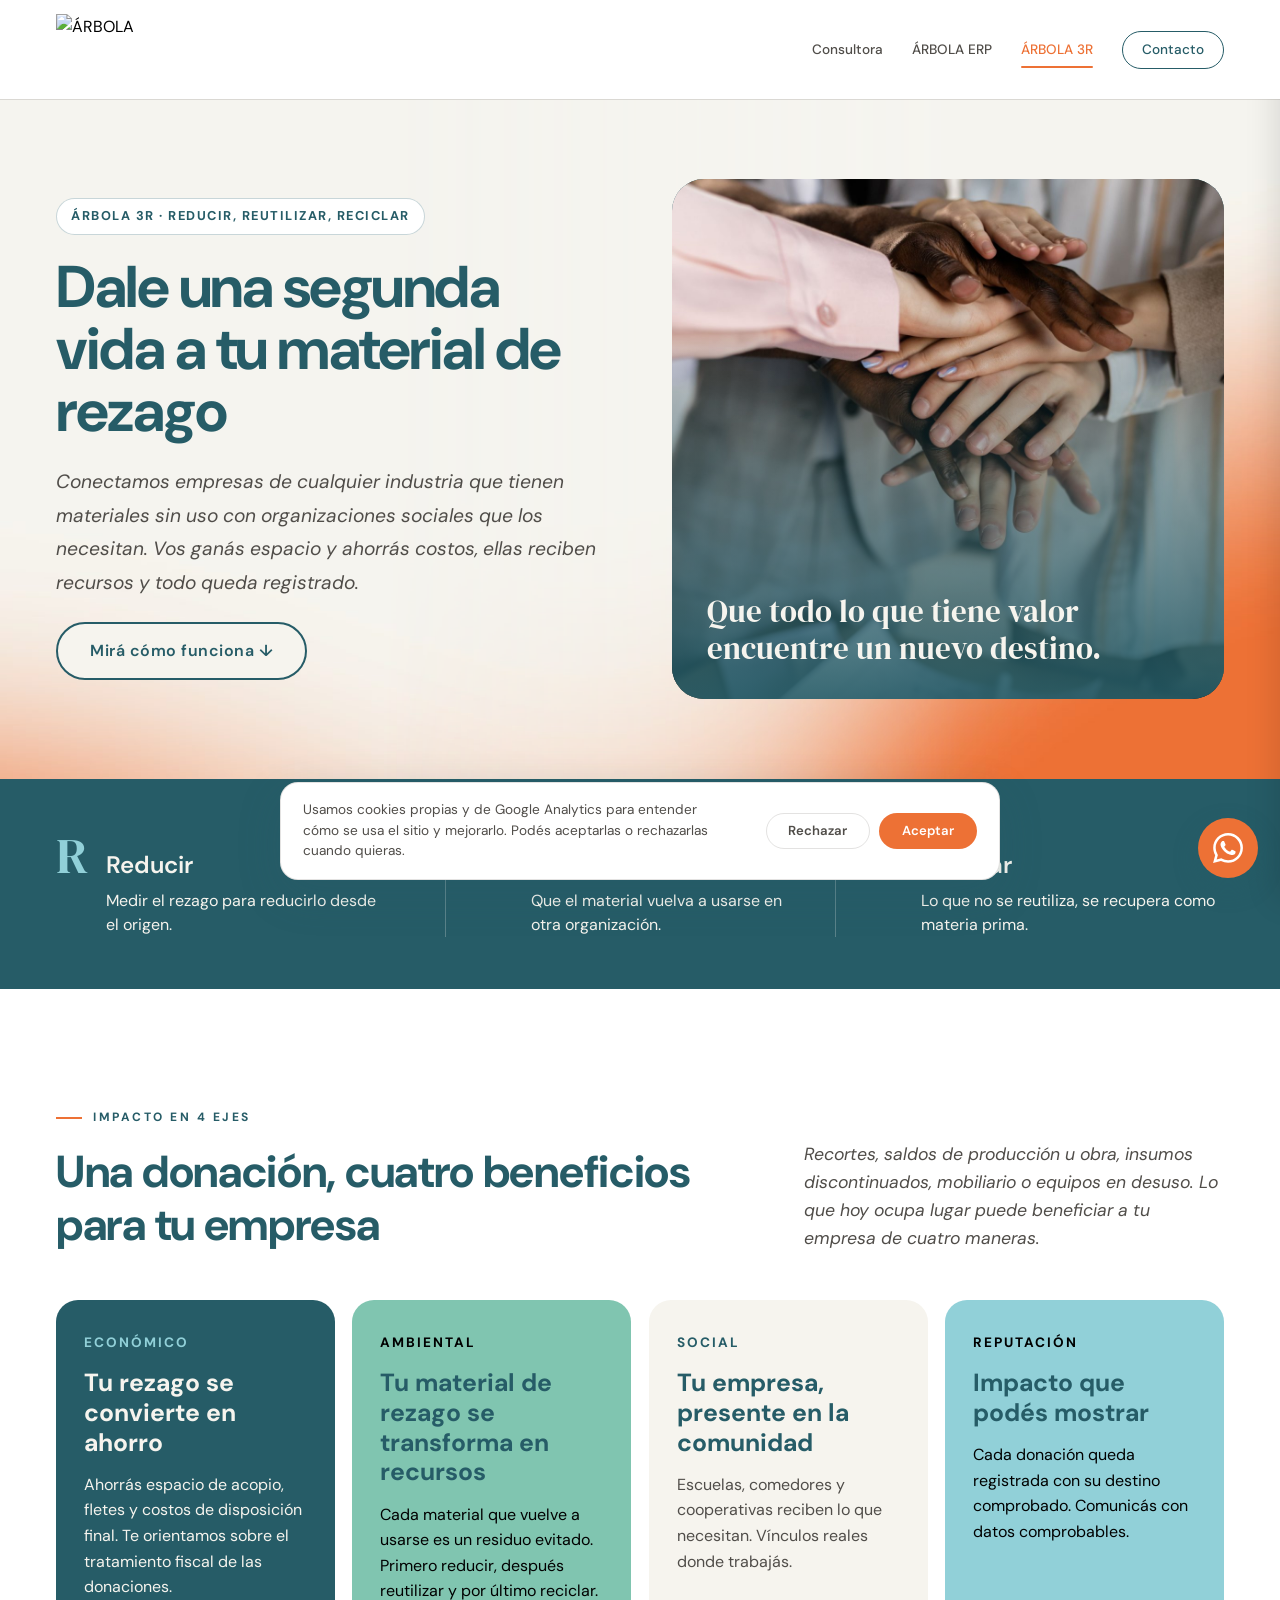
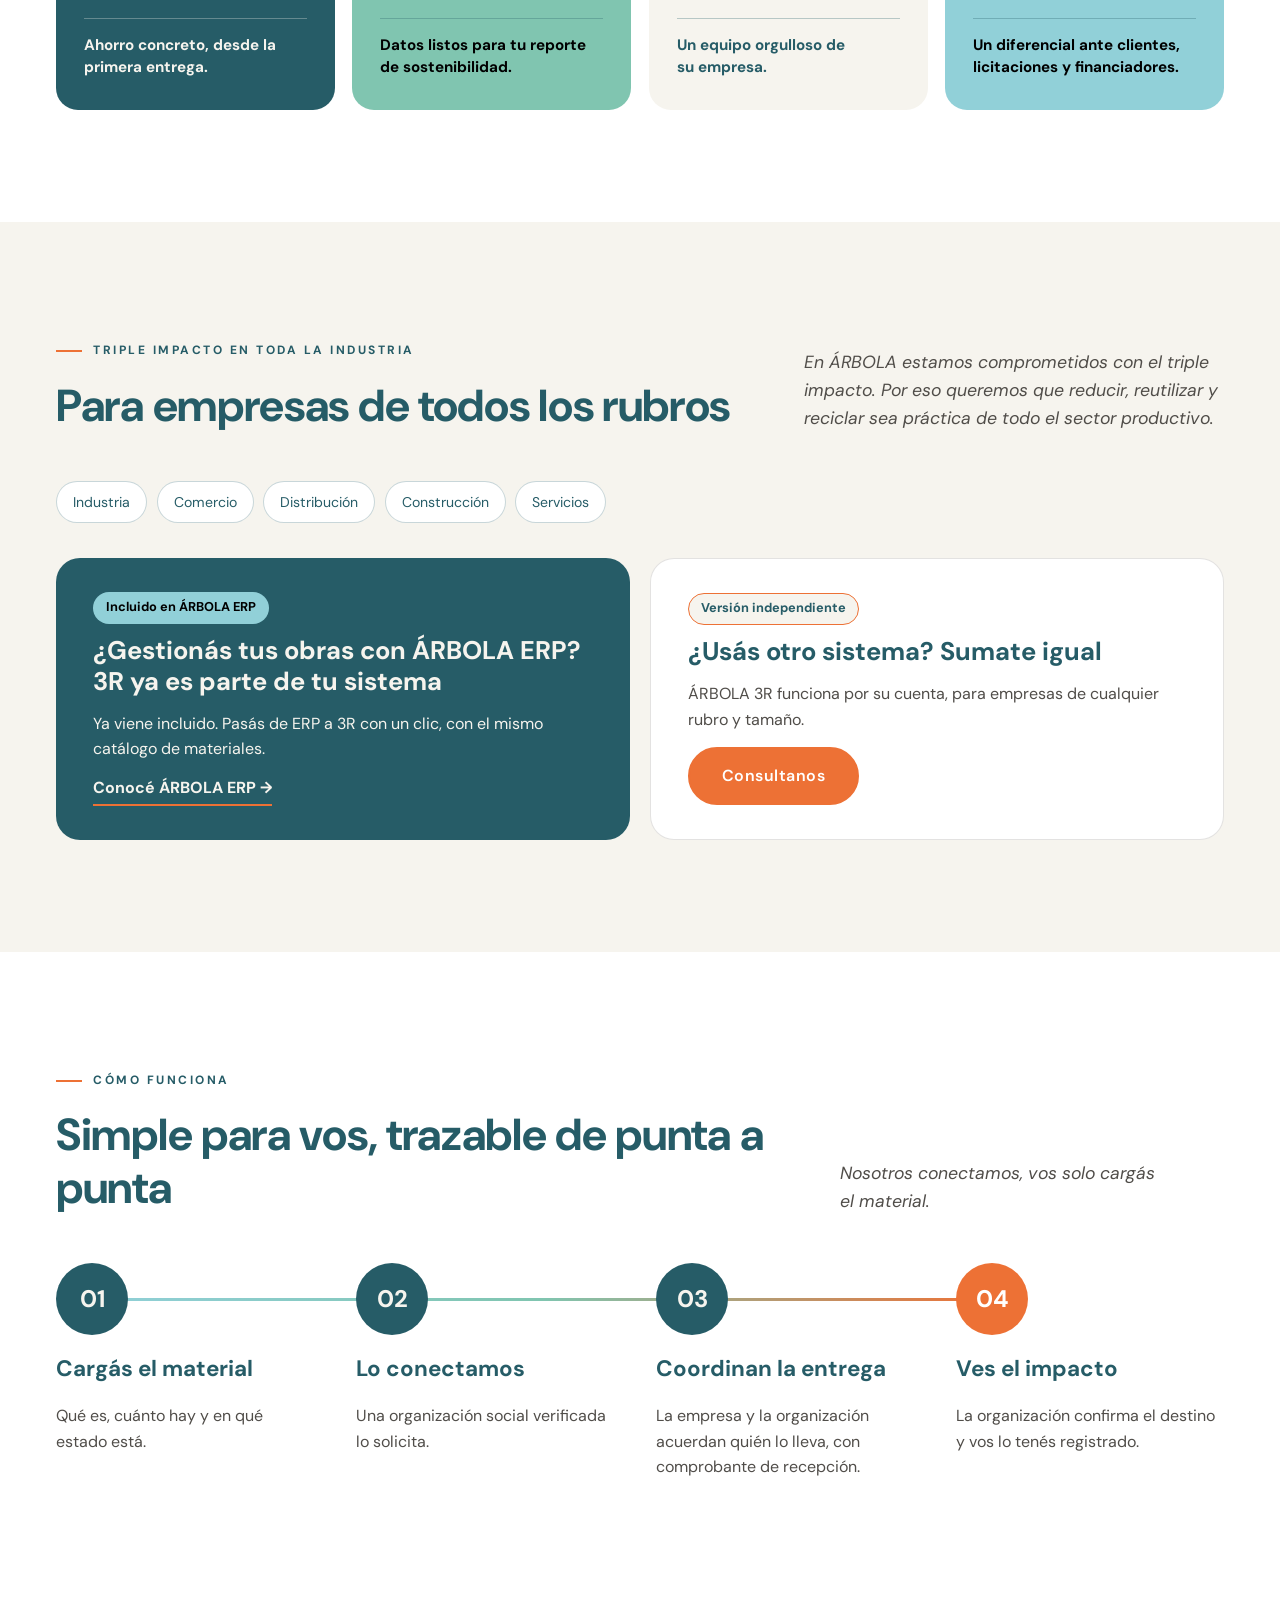
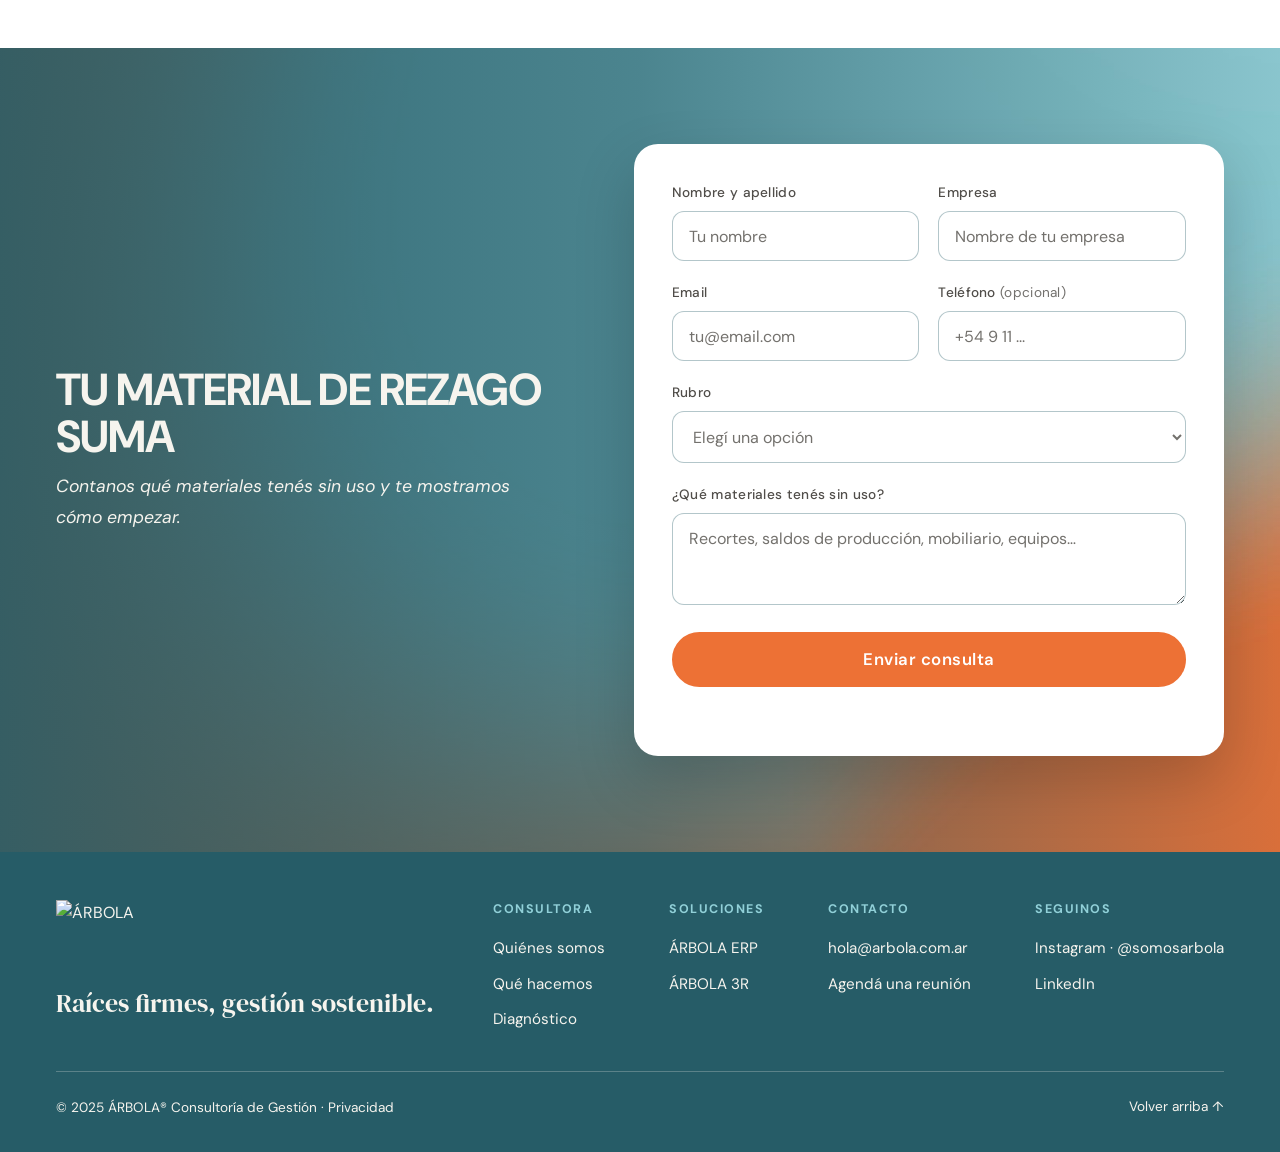
==== 3r/index.html @ 998c9869 "feat: formularios guardan en planilla de Google y avisan por mail, sin FormSubmit Co-Authored-By: Cl" ====
<!DOCTYPE html>
<html lang="es">
<head>
  <meta charset="UTF-8" />
  <meta name="viewport" content="width=device-width, initial-scale=1.0" />

  <!-- Google tag (gtag.js) — Google Analytics 4 + Consent Mode v2 -->
  <script async src="https://www.googletagmanager.com/gtag/js?id=G-CBPW84SX4E"></script>
  <script>
    window.dataLayer = window.dataLayer || [];
    function gtag(){dataLayer.push(arguments);}
    gtag('js', new Date());
    gtag('consent', 'default', {
      'ad_storage': 'denied',
      'ad_user_data': 'denied',
      'ad_personalization': 'denied',
      'analytics_storage': 'denied'
    });
    try {
      if (localStorage.getItem('arbola_cookie_consent') === 'accepted') {
        gtag('consent', 'update', { 'analytics_storage': 'granted' });
      }
    } catch (e) {}
    gtag('config', 'G-CBPW84SX4E');
  </script>

  <title>ÁRBOLA 3R — Reducir, reutilizar, reciclar</title>
  <meta name="description" content="ÁRBOLA 3R conecta empresas de cualquier industria que tienen material de rezago con organizaciones sociales que lo necesitan." />
  <link rel="icon" type="image/png" href="../img/favicon.png?v=1" />
  <link rel="apple-touch-icon" href="../img/favicon.png?v=1" />
  <meta property="og:type" content="website" />
  <meta property="og:locale" content="es_AR" />
  <meta property="og:title" content="ÁRBOLA 3R — Dale una segunda vida a tu material de rezago" />
  <meta property="og:description" content="Conectamos empresas de cualquier industria con organizaciones sociales que necesitan sus materiales sin uso." />
  <link rel="canonical" href="https://arbola.com.ar/3r/" />
  <script type="application/ld+json">
  {"@context":"https://schema.org","@type":"Service","name":"ÁRBOLA 3R","url":"https://arbola.com.ar/3r/","serviceType":"Reutilización de material de rezago","areaServed":"Argentina","description":"Conecta empresas de cualquier industria que tienen material de rezago con organizaciones sociales que lo necesitan.","provider":{"@type":"ProfessionalService","name":"ÁRBOLA Consultoría de Gestión","url":"https://arbola.com.ar/"}}
  </script>
  <meta property="og:url" content="https://arbola.com.ar/3r/" />
  <meta property="og:image" content="https://arbola.com.ar/img/og-3r.jpg" />
  <meta property="og:image:width" content="1200" />
  <meta property="og:image:height" content="630" />
  <meta name="twitter:card" content="summary_large_image" />
  <link rel="preconnect" href="https://fonts.googleapis.com" />
  <link href="https://fonts.googleapis.com/css2?family=DM+Sans:ital,opsz,wght@0,9..40,300;0,9..40,400;0,9..40,500;0,9..40,700;1,9..40,400&family=DM+Serif+Display&display=swap" rel="stylesheet" />
  <link rel="stylesheet" href="../styles.css?v=38" />
  <link rel="stylesheet" href="../paginas.css?v=18" />
</head>
<body class="subpage">

  <!-- NAVBAR -->
  <header class="navbar scrolled solid" id="navbar">
    <a href="../" class="logo"><img src="../img/logo-oficial.png?v=2" alt="ÁRBOLA" class="logo-img" /></a>
    <nav class="nav-links">
      <a href="../">Consultora</a>
      <a href="../erp/">ÁRBOLA ERP</a>
      <a href="../3r/" class="active" aria-current="page">ÁRBOLA 3R</a>
      <a href="../#contacto" class="nav-cta">Contacto</a>
    </nav>
    <button class="menu-toggle" id="menuToggle" aria-label="Menú">
      <span></span><span></span><span></span>
    </button>
  </header>

  <div class="mobile-overlay" id="mobileOverlay"></div>
  <nav class="mobile-menu" id="mobileMenu">
    <a href="../">Consultora</a>
    <a href="../erp/">ÁRBOLA ERP</a>
    <a href="../3r/" class="active">ÁRBOLA 3R</a>
    <a href="../#contacto">Contacto</a>
  </nav>

  <!-- PORTADA -->
  <section class="r-hero">
    <div class="wrap">
      <div class="r-hero-text">
        <span class="badge badge-crema">ÁRBOLA 3R · Reducir, reutilizar, reciclar</span>
        <h1>Dale una segunda vida a tu material de rezago</h1>
        <p class="r-hero-sub">Conectamos empresas de cualquier industria que tienen materiales sin uso con organizaciones sociales que los necesitan. Vos ganás espacio y ahorrás costos, ellas reciben recursos y todo queda registrado.</p>
        <a href="#como-funciona" class="btn btn-borde">Mirá cómo funciona ↓</a>
      </div>
      <figure class="r-hero-photo">
        <img src="../img/manos.jpg" alt="Manos de un equipo unidas sobre una mesa de trabajo" />
        <img src="../img/logo-blanco.png?v=2" alt="" class="r-hero-logo" aria-hidden="true" />
        <figcaption>Que todo lo que tiene valor encuentre un nuevo destino.</figcaption>
      </figure>
    </div>
  </section>

  <!-- LAS TRES R -->
  <section class="r-strip">
    <div class="wrap">
      <div class="r-item"><span class="r-letter">R</span><div><strong>Reducir</strong><p>Medir el rezago para reducirlo desde el origen.</p></div></div>
      <div class="r-item"><span class="r-letter">R</span><div><strong>Reutilizar</strong><p>Que el material vuelva a usarse en otra organización.</p></div></div>
      <div class="r-item"><span class="r-letter">R</span><div><strong>Reciclar</strong><p>Lo que no se reutiliza, se recupera como materia prima.</p></div></div>
    </div>
  </section>

  <!-- CUATRO EJES -->
  <section class="sec sec-blanca">
    <div class="wrap">
      <div class="sec-head">
        <div>
          <div class="sec-label">Impacto en 4 ejes</div>
          <h2>Una donación, cuatro beneficios para tu empresa</h2>
        </div>
        <p class="sec-sub">Recortes, saldos de producción u obra, insumos discontinuados, mobiliario o equipos en desuso. Lo que hoy ocupa lugar puede beneficiar a tu empresa de cuatro maneras.</p>
      </div>
      <div class="ejes-grid">
        <article class="eje eje-azul">
          <span class="eje-tag">Económico</span>
          <h3>Tu rezago se convierte en ahorro</h3>
          <p>Ahorrás espacio de acopio, fletes y costos de disposición final. Te orientamos sobre el tratamiento fiscal de las donaciones.</p>
          <p class="eje-gancho">Ahorro concreto, desde la primera entrega.</p>
        </article>
        <article class="eje eje-jade">
          <span class="eje-tag">Ambiental</span>
          <h3>Tu material de rezago se transforma en recursos</h3>
          <p>Cada material que vuelve a usarse es un residuo evitado. Primero reducir, después reutilizar y por último reciclar.</p>
          <p class="eje-gancho">Datos listos para tu reporte de sostenibilidad.</p>
        </article>
        <article class="eje eje-crema">
          <span class="eje-tag">Social</span>
          <h3>Tu empresa, presente en la comunidad</h3>
          <p>Escuelas, comedores y cooperativas reciben lo que necesitan. Vínculos reales donde trabajás.</p>
          <p class="eje-gancho">Un equipo orgulloso de su empresa.</p>
        </article>
        <article class="eje eje-teal">
          <span class="eje-tag">Reputación</span>
          <h3>Impacto que podés mostrar</h3>
          <p>Cada donación queda registrada con su destino comprobado. Comunicás con datos comprobables.</p>
          <p class="eje-gancho">Un diferencial ante clientes, licitaciones y financiadores.</p>
        </article>
      </div>
    </div>
  </section>

  <!-- TODA LA INDUSTRIA -->
  <section class="sec sec-crema">
    <div class="wrap">
      <div class="sec-head">
        <div>
          <div class="sec-label">Triple impacto en toda la industria</div>
          <h2>Para empresas de todos los rubros</h2>
        </div>
        <p class="sec-sub">En ÁRBOLA estamos comprometidos con el triple impacto. Por eso queremos que reducir, reutilizar y reciclar sea práctica de todo el sector productivo.</p>
      </div>
      <ul class="challenge-chips industrias" aria-label="Industrias">
        <li>Industria</li>
        <li>Comercio</li>
        <li>Distribución</li>
        <li>Construcción</li>
        <li>Servicios</li>
      </ul>
      <div class="acceso-grid">
        <article class="acceso acceso-azul">
          <span class="pill pill-teal">Incluido en ÁRBOLA ERP</span>
          <h3>¿Gestionás tus obras con ÁRBOLA ERP? 3R ya es parte de tu sistema</h3>
          <p>Ya viene incluido. Pasás de ERP a 3R con un clic, con el mismo catálogo de materiales.</p>
          <a href="../erp/" class="link-underline">Conocé ÁRBOLA ERP <span class="flecha" aria-hidden="true">→</span></a>
        </article>
        <article class="acceso acceso-blanco">
          <span class="pill pill-borde">Versión independiente</span>
          <h3>¿Usás otro sistema? Sumate igual</h3>
          <p>ÁRBOLA 3R funciona por su cuenta, para empresas de cualquier rubro y tamaño.</p>
          <a href="#consulta" class="btn btn-fill">Consultanos</a>
        </article>
      </div>
    </div>
  </section>

  <!-- CÓMO FUNCIONA -->
  <section class="sec sec-blanca" id="como-funciona">
    <div class="wrap">
      <div class="sec-head">
        <div>
          <div class="sec-label">Cómo funciona</div>
          <h2>Simple para vos, trazable de punta a punta</h2>
        </div>
        <p class="sec-sub">Nosotros conectamos, vos solo cargás el material.</p>
      </div>
      <ol class="diag-steps cuatro">
        <li class="diag-step">
          <span class="diag-n">01</span>
          <strong>Cargás el material</strong>
          <p>Qué es, cuánto hay y en qué estado está.</p>
        </li>
        <li class="diag-step">
          <span class="diag-n">02</span>
          <strong>Lo conectamos</strong>
          <p>Una organización social verificada lo solicita.</p>
        </li>
        <li class="diag-step">
          <span class="diag-n">03</span>
          <strong>Coordinan la entrega</strong>
          <p>La empresa y la organización acuerdan quién lo lleva, con comprobante de recepción.</p>
        </li>
        <li class="diag-step diag-step-last">
          <span class="diag-n">04</span>
          <strong>Ves el impacto</strong>
          <p>La organización confirma el destino y vos lo tenés registrado.</p>
        </li>
      </ol>
    </div>
  </section>

  <!-- CIERRE -->
  <section class="cta-band demo-band" id="consulta">
    <div class="wrap demo-grid">
      <div class="demo-text">
        <h2>Tu material de rezago suma</h2>
        <p>Contanos qué materiales tenés sin uso y te mostramos cómo empezar.</p>
      </div>

      <form class="contact-form demo-form js-form" id="consultaForm" action="https://script.google.com/macros/s/AKfycbwKO56KZGZzhFxhhltB1hlgMHiqUapdPGf1nW6JZFUpRnx5ZxAB5I3ZoAP2-9FqQJxgFw/exec" method="POST" data-evento="consulta_3r" data-gracias="¡Gracias por tu interés en ÁRBOLA 3R! Ya recibimos tu consulta.">
        <input type="hidden" name="formulario" value="consulta_3r">
        <input type="text" name="_honey" class="hp" tabindex="-1" autocomplete="off" aria-hidden="true">

        <div class="form-row">
          <div class="field">
            <label for="rf-nombre">Nombre y apellido</label>
            <input id="rf-nombre" name="Nombre" type="text" required placeholder="Tu nombre" />
          </div>
          <div class="field">
            <label for="rf-empresa">Empresa</label>
            <input id="rf-empresa" name="Empresa" type="text" required placeholder="Nombre de tu empresa" />
          </div>
        </div>

        <div class="form-row">
          <div class="field">
            <label for="rf-email">Email</label>
            <input id="rf-email" name="Email" type="email" required placeholder="tu@email.com" />
          </div>
          <div class="field">
            <label for="rf-tel">Teléfono <span class="opt">(opcional)</span></label>
            <input id="rf-tel" name="Teléfono" type="tel" placeholder="+54 9 11 ..." />
          </div>
        </div>

        <div class="field">
          <label for="rf-rubro">Rubro</label>
          <select id="rf-rubro" name="Rubro" required>
            <option value="" disabled selected>Elegí una opción</option>
            <option>Industria</option>
            <option>Comercio</option>
            <option>Distribución</option>
            <option>Construcción</option>
            <option>Servicios</option>
            <option>Otro</option>
          </select>
        </div>

        <div class="field">
          <label for="rf-msg">¿Qué materiales tenés sin uso?</label>
          <textarea id="rf-msg" name="Materiales" rows="3" required placeholder="Recortes, saldos de producción, mobiliario, equipos…"></textarea>
        </div>

        <button type="submit" class="btn btn-fill form-submit">Enviar consulta</button>
        <p class="form-status" role="status" aria-live="polite"></p>
      </form>
    </div>
  </section>

  <!-- FOOTER -->
  <footer class="footer">
    <div class="footer-top">
      <div class="footer-brand">
        <img src="../img/logo-blanco.png?v=2" alt="ÁRBOLA" class="footer-logo" />
        <p class="footer-slogan">Raíces firmes, gestión sostenible.</p>
      </div>
      <div class="footer-cols">
        <div class="footer-col">
          <span class="footer-col-title">Consultora</span>
          <a href="../#quienes-somos">Quiénes somos</a>
          <a href="../#que-hacemos">Qué hacemos</a>
          <a href="../#diagnostico">Diagnóstico</a>
        </div>
        <div class="footer-col">
          <span class="footer-col-title">Soluciones</span>
          <a href="../erp/">ÁRBOLA ERP</a>
          <a href="../3r/">ÁRBOLA 3R</a>
        </div>
        <div class="footer-col">
          <span class="footer-col-title">Contacto</span>
          <a href="mailto:hola@arbola.com.ar">hola@arbola.com.ar</a>
          <a href="../#contacto">Agendá una reunión</a>
        </div>
        <div class="footer-col">
          <span class="footer-col-title">Seguinos</span>
          <a href="https://instagram.com/somosarbola" target="_blank" rel="noopener">Instagram · @somosarbola</a>
          <a href="https://www.linkedin.com/company/120933951/" target="_blank" rel="noopener">LinkedIn</a>
        </div>
      </div>
    </div>
    <div class="footer-bottom">
      <p>© 2025 ÁRBOLA® Consultoría de Gestión · <a href="../privacidad/">Privacidad</a></p>
      <a href="#navbar">Volver arriba ↑</a>
    </div>
  </footer>

  <!-- Banner de cookies -->
  <!-- WHATSAPP: globito fijo con las dos sedes -->
  <details class="wa" id="wa">
    <summary class="wa-btn" aria-label="Escribinos por WhatsApp">
      <svg viewBox="0 0 24 24" aria-hidden="true"><path d="M17.472 14.382c-.297-.149-1.758-.867-2.03-.967-.273-.099-.471-.148-.67.15-.197.297-.767.966-.94 1.164-.173.199-.347.223-.644.075-.297-.15-1.255-.463-2.39-1.475-.883-.788-1.48-1.761-1.653-2.059-.173-.297-.018-.458.13-.606.134-.133.298-.347.446-.52.149-.174.198-.298.298-.497.099-.198.05-.371-.025-.52-.075-.149-.669-1.612-.916-2.207-.242-.579-.487-.5-.669-.51-.173-.008-.371-.01-.57-.01-.198 0-.52.074-.792.372-.272.297-1.04 1.016-1.04 2.479 0 1.462 1.065 2.875 1.213 3.074.149.198 2.096 3.2 5.077 4.487.709.306 1.262.489 1.694.625.712.227 1.36.195 1.871.118.571-.085 1.758-.719 2.006-1.413.248-.694.248-1.289.173-1.413-.074-.124-.272-.198-.57-.347m-5.421 7.403h-.004a9.87 9.87 0 01-5.031-1.378l-.361-.214-3.741.982.998-3.648-.235-.374a9.86 9.86 0 01-1.51-5.26c.001-5.45 4.436-9.884 9.888-9.884 2.64 0 5.122 1.03 6.988 2.898a9.825 9.825 0 012.893 6.994c-.003 5.45-4.437 9.884-9.885 9.884m8.413-18.297A11.815 11.815 0 0012.05 0C5.495 0 .16 5.335.157 11.892c0 2.096.547 4.142 1.588 5.945L.057 24l6.305-1.654a11.882 11.882 0 005.683 1.448h.005c6.554 0 11.89-5.335 11.893-11.893a11.821 11.821 0 00-3.48-8.413z"/></svg>
    </summary>
    <div class="wa-menu">
      <p class="wa-tit">Escribinos por WhatsApp</p>
      <a href="https://wa.me/5492236882898?text=Hola%2C%20quiero%20saber%20m%C3%A1s%20sobre%20%C3%81RBOLA%203R" target="_blank" rel="noopener"><strong>Mar del Plata</strong><span>223 688-2898</span></a>
      <a href="https://wa.me/5491131265891?text=Hola%2C%20quiero%20saber%20m%C3%A1s%20sobre%20%C3%81RBOLA%203R" target="_blank" rel="noopener"><strong>Buenos Aires</strong><span>11 3126-5891</span></a>
    </div>
  </details>
  <script>
    // Cierra el menú de WhatsApp al tocar afuera
    document.addEventListener("click", function (e) { var w = document.getElementById("wa"); if (w && w.open && !w.contains(e.target)) w.open = false; });
  </script>

  <div id="cookie-banner" class="cookie-banner" role="dialog" aria-live="polite" aria-label="Aviso de cookies" hidden>
    <div class="cookie-banner-inner">
      <p class="cookie-text">
        Usamos cookies propias y de Google Analytics para entender cómo se usa el sitio y mejorarlo.
        Podés aceptarlas o rechazarlas cuando quieras.
      </p>
      <div class="cookie-actions">
        <button type="button" class="btn-cookie btn-cookie-reject" id="cookie-reject">Rechazar</button>
        <button type="button" class="btn-cookie btn-cookie-accept" id="cookie-accept">Aceptar</button>
      </div>
    </div>
  </div>

  <script src="../paginas.js?v=8"></script>
</body>
</html>
---- styles.css ----
*, *::before, *::after { margin: 0; padding: 0; box-sizing: border-box; }

:root {
  --azul:    #265c67;
  --naranja: #ed7135;
  --negro:   #000000;
  --gris:    #504d49;
  --crema:   #f6f4ee;
  --teal:    #91d0d8;
  --jade:    #80c5b0;
  --blanco:  #ffffff;
  /* Bordes y fondos suaves: colores de la paleta con transparencia */
  --borde:   rgba(80, 77, 73, .16);
  --fondo:   #f6f4ee;
  /* Frases y textos especiales. El manual pide The Seasons, que no tiene
     licencia web: DM Serif Display (libre) es la serif de la familia DM */
  --serif: 'DM Serif Display', Georgia, serif;
}

html { scroll-behavior: smooth; scroll-padding-top: 110px; }

body {
  font-family: 'DM Sans', 'Segoe UI', sans-serif;
  color: var(--negro);
  background: var(--blanco);
  line-height: 1.6;
  -webkit-font-smoothing: antialiased;
}

a { text-decoration: none; color: inherit; }

/* ─── NAVBAR ─── */
.navbar {
  position: fixed;
  top: 0; left: 0; right: 0;
  z-index: 300;
  display: flex;
  align-items: center;
  justify-content: space-between;
  padding: 0.85rem 3.5rem;
  transition: background .3s, box-shadow .3s;
}
.navbar.scrolled {
  background: var(--blanco);
  box-shadow: 0 1px 0 var(--borde);
}

.logo { display: flex; align-items: center; }

.logo-img { height: 72px; width: auto; }

/* Hero oscuro: logo blanco */
.logo-on-dark  { display: block; }
.logo-on-light { display: none; }

/* Scrolled: logo oficial color */
.navbar.scrolled .logo-on-dark  { display: none; }
.navbar.scrolled .logo-on-light { display: block; }

.nav-links { display: flex; align-items: center; gap: 2.5rem; }
/* Separa las secciones de la consultora de las páginas de ERP y 3R */
.nav-sep { width: 1px; height: 22px; background: rgba(255,255,255,.35); }
.navbar.scrolled .nav-sep { background: var(--borde); }
@media (max-width: 1280px) { .nav-links { gap: 1.8rem; } }
/* Con ERP y 3R el menú ya no entra en pantallas medianas: pasa a hamburguesa */
@media (max-width: 1100px) {
  .nav-links   { display: none; }
  .menu-toggle { display: flex; }
}
.nav-links a {
  font-size: .85rem;
  font-weight: 500;
  color: rgba(255,255,255,.85);
  transition: color .2s;
}
.navbar.scrolled .nav-links a { color: var(--gris); }
.nav-links a:hover { color: var(--naranja); }
.navbar.scrolled .nav-links a:hover { color: var(--naranja); }

.nav-cta {
  border: 1.5px solid rgba(255,255,255,.5) !important;
  padding: .45rem 1.2rem;
  border-radius: 100px;
  color: var(--blanco) !important;
  transition: border-color .2s, background .2s !important;
}
.nav-cta:hover { background: rgba(255,255,255,.1); border-color: var(--blanco) !important; }
.navbar.scrolled .nav-cta { border-color: var(--azul) !important; color: var(--azul) !important; }
.navbar.scrolled .nav-cta:hover { background: var(--azul); color: var(--blanco) !important; }

/* Menú activo (scrollspy) */
.nav-links a { position: relative; }
.nav-links a.active,
.navbar.scrolled .nav-links a.active { color: var(--naranja); }
.nav-links a:not(.nav-cta).active::after {
  content: "";
  position: absolute;
  left: 0; right: 0; bottom: -8px;
  height: 2px;
  background: var(--naranja);
  border-radius: 2px;
}
.mobile-menu a.active { color: var(--naranja); }

.menu-toggle {
  display: none;
  flex-direction: column;
  gap: 5px;
  background: none;
  border: none;
  cursor: pointer;
  padding: 4px;
}
.menu-toggle span {
  display: block; width: 24px; height: 2px;
  background: var(--blanco); border-radius: 2px; transition: all .3s;
}
.navbar.scrolled .menu-toggle span { background: var(--azul); }
.menu-toggle.active span:nth-child(1) { transform: translateY(7px) rotate(45deg); }
.menu-toggle.active span:nth-child(2) { opacity: 0; }
.menu-toggle.active span:nth-child(3) { transform: translateY(-7px) rotate(-45deg); }

.mobile-overlay {
  display: none; position: fixed; inset: 0;
  background: rgba(0,0,0,.5); z-index: 250;
}
.mobile-overlay.open { display: block; }

.mobile-menu {
  display: flex; flex-direction: column;
  position: fixed; top: 0; right: -300px;
  width: 300px; height: 100vh;
  background: var(--blanco); z-index: 260;
  padding: 5rem 2.5rem 2rem;
  transition: right .3s ease;
  box-shadow: -4px 0 30px rgba(0,0,0,.12);
}
.mobile-menu.open { right: 0; }
.mobile-menu a {
  padding: 1rem 0; font-size: 1rem; font-weight: 500;
  color: var(--gris); border-bottom: 1px solid var(--borde);
}
.mobile-menu a:hover { color: var(--naranja); }

/* ─── HERO ─── */
.hero {
  position: relative;
  min-height: 100vh;
  background: var(--azul) url('img/hero-degrade.jpg') center / cover no-repeat;
  display: flex;
  align-items: flex-end;
  padding: 120px 3.5rem 7rem;
  overflow: hidden;
}

/* Canvas hero */
#heroCanvas {
  position: absolute;
  inset: 0;
  width: 100%;
  height: 100%;
  z-index: 1;
}

/* Scrim de legibilidad: oscurece la zona del texto (abajo-izquierda),
   deja los graficos visibles en el resto del hero */
.hero::before {
  content: "";
  position: absolute;
  inset: 0;
  z-index: 2;
  pointer-events: none;
  background: linear-gradient(to top right,
    rgba(38, 92, 103, 0.90) 0%,
    rgba(38, 92, 103, 0.75) 25%,
    rgba(38, 92, 103, 0.30) 45%,
    rgba(38, 92, 103, 0) 60%);
}

.hero-inner {
  position: relative;
  z-index: 3;
  max-width: 780px;
  color: var(--blanco);
}

.hero-tag {
  display: inline-block;
  font-size: .72rem;
  font-weight: 500;
  letter-spacing: 2px;
  text-transform: uppercase;
  color: var(--teal);
  margin-bottom: 1.5rem;
}

.hero-inner h1 {
  font-size: clamp(2.8rem, 6vw, 4.8rem);
  font-weight: 700;
  line-height: 1.05;
  margin-bottom: 1.5rem;
  letter-spacing: -1.2px;
}

.hero-sub {
  font-size: 1.05rem;
  font-weight: 400;
  font-style: italic;
  opacity: .8;
  max-width: 540px;
  margin-bottom: 2.8rem;
  line-height: 1.7;
  color: var(--blanco);
}

.hero-actions { display: flex; gap: 1rem; flex-wrap: wrap; }

/* ─── ESLOGAN Y VALORES ─── */
.brand-band {
  display: flex;
  align-items: center;
  justify-content: space-between;
  gap: 2rem 3rem;
  /* Alineado con el ancho de contenido (.wrap) */
  padding: 3rem max(3.5rem, calc((100% - 1200px) / 2));
  background: var(--crema);
  border-bottom: 1px solid var(--borde);
  flex-wrap: wrap;
}
.slogan {
  font-family: var(--serif);
  font-weight: 400;
  font-size: clamp(1.9rem, 3vw, 2.5rem);
  line-height: 1.1;
  color: var(--azul);
  margin-bottom: .5rem;
}
.slogan-sub { font-style: italic; color: var(--gris); margin: 0; }
.brand-values {
  list-style: none;
  display: grid;
  grid-template-columns: repeat(3, auto);
  gap: .9rem 1.8rem;
}
.brand-values li {
  display: flex;
  align-items: center;
  gap: .6rem;
  font-size: .85rem;
  font-weight: 700;
  letter-spacing: 1.5px;
  text-transform: uppercase;
  color: var(--azul);
}
.brand-values li::before {
  content: "";
  width: 8px; height: 8px;
  border-radius: 50%;
  background: var(--naranja);
}
.brand-values li.v-jade::before { background: var(--jade); }

/* ─── BOTONES ─── */
.btn {
  display: inline-block;
  padding: .9rem 2rem;
  border-radius: 100px;
  font-family: 'DM Sans', sans-serif;
  font-weight: 600;
  font-size: .85rem;
  letter-spacing: .5px;
  transition: all .2s;
  cursor: pointer;
  border: 2px solid transparent;
}

.btn-fill {
  background: var(--naranja);
  color: var(--blanco);
  border-color: var(--naranja);
}
.btn-fill:hover { background: var(--azul); border-color: var(--azul); transform: translateY(-2px); box-shadow: 0 10px 24px rgba(237,113,53,.3); }

.btn-ghost {
  background: transparent;
  color: var(--blanco);
  border-color: rgba(255,255,255,.4);
}
.btn-ghost:hover { border-color: var(--blanco); background: rgba(255,255,255,.07); }

.btn-azul {
  display: flex;
  align-items: center;
  justify-content: center;
  gap: .7rem;
  background: var(--azul);
  color: var(--crema);
  border-color: var(--azul);
  font-size: 1rem;
}
.btn-azul:hover { background: var(--naranja); border-color: var(--naranja); color: var(--blanco); transform: translateY(-2px); }

.link-underline {
  font-weight: 700;
  color: var(--azul);
  border-bottom: 2px solid var(--naranja);
  padding-bottom: .25rem;
  transition: color .2s;
}
.link-underline:hover { color: var(--naranja); }

/* ─── SECCIONES ─── */
.sec { padding: 7rem 3.5rem; }
.sec-dark    { background-color: var(--azul); background-image: radial-gradient(circle at 82% 0%, rgba(255,255,255,.07), transparent 55%); color: var(--blanco); }
.sec-crema   { background: var(--crema); }

.wrap { max-width: 1200px; margin: 0 auto; }
.center { text-align: center; }

/* Etiqueta: texto azul (contraste) con la raya naranja de marca */
.sec-label {
  font-size: .75rem;
  font-weight: 700;
  letter-spacing: 2.5px;
  text-transform: uppercase;
  color: var(--azul);
  margin-bottom: 1.2rem;
  display: inline-flex;
  align-items: center;
  gap: .7rem;
}
.sec-label::before {
  content: "";
  width: 26px;
  height: 2px;
  background: var(--naranja);
}
.sec-label-light { color: var(--crema); }

/* Encabezado de sección: título a la izquierda, subtítulo o CTA a la derecha */
.sec-head {
  display: flex;
  justify-content: space-between;
  align-items: flex-end;
  gap: 2rem 4rem;
  margin-bottom: 3rem;
}
.sec-head > div { max-width: 720px; }
.sec-head > .btn { flex-shrink: 0; }
/* Subtítulo: DM Sans itálica, según el manual */
.sec-sub {
  font-size: 1.1rem;
  font-style: italic;
  line-height: 1.6;
  color: var(--gris);
  margin: 1rem 0 0;
}
.sec-head > .sec-sub { max-width: 420px; margin: 0; }

h2 {
  font-size: clamp(1.8rem, 3.5vw, 2.8rem);
  font-weight: 700;
  line-height: 1.18;
  letter-spacing: -.3px;
  color: var(--azul);
  margin-bottom: 0;
}
.sec-dark h2  { color: var(--blanco); }

p { color: var(--gris); line-height: 1.75; margin-bottom: .9rem; text-wrap: pretty; }
.sec-dark p  { color: rgba(255,255,255,.75); }

strong { font-weight: 600; }
.sec-dark strong  { color: var(--teal); }

/* ─── DOS COLUMNAS ─── */
.sec-grid-2 {
  display: grid;
  grid-template-columns: 1fr 1fr;
  gap: 5rem;
  align-items: start;
  margin-top: 2rem;
}

.sec-body { padding-top: .5rem; }

.link-arrow {
  display: inline-block;
  margin-top: 1.5rem;
  font-size: .88rem;
  font-weight: 600;
  color: var(--naranja);
  transition: letter-spacing .2s;
}
.link-arrow:hover { letter-spacing: 1px; }

/* ─── QUIÉNES SOMOS: FOTO + DIFERENCIAL ─── */
.about-grid {
  display: grid;
  grid-template-columns: 1fr 1fr;
  gap: 4.5rem;
  align-items: stretch;
}
.about-photo {
  position: relative;
  min-height: 560px;
  border-radius: 28px;
  overflow: hidden;
  background: var(--azul);
}
.about-photo img:first-child { position: absolute; inset: 0; width: 100%; height: 100%; object-fit: cover; }
/* Tratamiento del manual: velo azul petróleo y logo en la esquina */
.about-photo::after {
  content: "";
  position: absolute;
  inset: 0;
  background: linear-gradient(to top, rgba(38,92,103,.95) 0%, rgba(38,92,103,.55) 40%, rgba(38,92,103,.1) 75%);
}
.about-photo-logo { position: absolute; top: 1.6rem; right: 1.6rem; height: 56px; width: auto; z-index: 1; }
.about-photo figcaption {
  position: absolute;
  left: 2.4rem; right: 2.4rem; bottom: 2.4rem;
  z-index: 1;
  font-family: var(--serif);
  font-weight: 400;
  font-size: clamp(1.6rem, 2.6vw, 2.3rem);
  line-height: 1.2;
  color: var(--crema);
}
.about-body { display: flex; flex-direction: column; justify-content: center; }
.pillars { margin: 2rem 0; border-top: 1px solid var(--borde); }
.pillar {
  display: flex;
  gap: 1.5rem;
  padding: 1.4rem 0;
  border-bottom: 1px solid var(--borde);
}
.pillar-n {
  flex-shrink: 0;
  width: 3rem;
  font-size: 2rem;
  font-weight: 700;
  line-height: 1;
  color: var(--naranja);
}
.pillar h3 { font-size: 1.25rem; font-weight: 700; color: var(--azul); margin-bottom: .35rem; }
.pillar p { margin: 0; font-size: .98rem; line-height: 1.55; }
.about-cta { display: flex; align-items: center; gap: 1.2rem; flex-wrap: wrap; }

/* ─── STATS ─── */
.stats-row {
  display: grid;
  grid-template-columns: repeat(4, 1fr);
  gap: 0;
  margin-top: 5rem;
  border-top: 1px solid var(--borde);
}

.stat {
  padding: 2.5rem 2rem 2rem 0;
  border-right: 1px solid var(--borde);
  display: flex;
  flex-direction: column;
}
.stat:last-child { border-right: none; padding-right: 0; }
.stat:not(:first-child) { padding-left: 2rem; }
.stat::before {
  content: "";
  width: 26px;
  height: 3px;
  background: var(--naranja);
  border-radius: 2px;
  margin-bottom: 1.1rem;
}

.stat-n {
  font-size: 2.2rem;
  font-weight: 700;
  color: var(--naranja);
  line-height: 1;
  margin-bottom: .4rem;
}
.stat-l {
  font-size: .82rem;
  color: var(--gris);
  line-height: 1.4;
}

/* ─── SERVICIOS ─── */
.service-grid {
  display: grid;
  grid-template-columns: repeat(3, 1fr);
  gap: 1.5rem;
  margin-top: 3.5rem;
}

.service-card {
  padding: 2rem;
  background: rgba(255,255,255,.05);
  border: 1px solid rgba(255,255,255,.12);
  border-radius: 16px;
  display: flex;
  flex-direction: column;
  gap: .8rem;
  cursor: pointer;
  transition: transform .25s ease, background .25s ease, border-color .25s ease;
}
.service-card:hover {
  transform: translateY(-6px);
  background: rgba(255,255,255,.09);
  border-color: rgba(255,255,255,.28);
}

.service-num {
  font-size: .7rem;
  font-weight: 700;
  letter-spacing: 2px;
  color: var(--naranja);
}

.service-card h3 {
  font-size: 1.2rem;
  font-weight: 700;
  color: var(--blanco);
  line-height: 1.25;
}

.service-card p {
  font-size: .88rem;
  color: rgba(255,255,255,.65);
  margin: 0;
  flex: 1;
}

.card-link {
  font-size: .82rem;
  font-weight: 600;
  color: var(--teal);
  margin-top: .5rem;
  transition: letter-spacing .2s;
}
.card-link:hover { letter-spacing: .5px; }

/* ─── DIAGNÓSTICO: RECORRIDO ─── */
.diag-steps {
  position: relative;
  list-style: none;
  display: grid;
  grid-template-columns: repeat(3, 1fr);
  gap: 2rem;
  margin: 1rem 0 3.5rem;
}
/* Línea del recorrido con los colores de la paleta */
.diag-steps::before {
  content: "";
  position: absolute;
  left: 36px; right: calc((100% - 4rem) / 3 - 36px); top: 35px; /* termina en el centro del último círculo */
  height: 3px;
  border-radius: 3px;
  background: linear-gradient(to right, var(--teal), var(--jade), var(--naranja));
}
.diag-step { position: relative; display: flex; flex-direction: column; gap: 1rem; }
.diag-n {
  width: 72px; height: 72px;
  border-radius: 50%;
  background: var(--azul);
  color: var(--crema);
  display: flex;
  align-items: center;
  justify-content: center;
  font-size: 1.5rem;
  font-weight: 700;
}
.diag-step-last .diag-n { background: var(--naranja); color: var(--blanco); }
.diag-step strong { font-size: 1.75rem; font-weight: 700; color: var(--azul); }
.diag-step p { margin: 0; max-width: 340px; font-size: 1.05rem; line-height: 1.6; }

/* ─── RESULTADOS / TRANSFORMACIÓN ─── */
.outcomes-grid {
  display: grid;
  grid-template-columns: repeat(3, 1fr);
  gap: 1.6rem 2.2rem;
  margin-top: 2.5rem;
}
.outcome {
  position: relative;
  padding-left: 2rem;
  color: rgba(255,255,255,.85);
  font-size: 1rem;
  line-height: 1.45;
}
.outcome::before {
  content: "✓";
  position: absolute;
  left: 0; top: 0;
  color: var(--jade);
  font-weight: 700;
  font-size: 1.1rem;
}
.diag-quote {
  display: flex;
  align-items: center;
  gap: 3rem;
  padding: 2.8rem 3.5rem;
  border-radius: 24px;
  background: var(--azul);
}
.diag-quote-text {
  flex: 1;
  margin: 0;
  font-family: var(--serif);
  font-weight: 400;
  font-size: clamp(1.5rem, 2.4vw, 2.1rem);
  line-height: 1.25;
  color: var(--crema);
}
.diag-quote-note {
  flex-shrink: 0;
  width: 280px;
  margin: 0;
  padding-left: 3rem;
  border-left: 1px solid rgba(246,244,238,.3);
  color: var(--crema);
  line-height: 1.6;
}
.diag-quote-note strong { font-weight: 700; }

/* ─── DESAFÍOS: SITUACIONES DEL PÚBLICO ─── */
.persona-grid {
  display: grid;
  grid-template-columns: repeat(3, 1fr);
  border-radius: 24px;
  overflow: hidden;
}
/* Subgrid: número, título, texto y respuesta comparten filas entre las tres
   tarjetas, así la línea de la respuesta queda a la misma altura en todas */
.persona {
  display: grid;
  grid-row: span 4;
  grid-template-rows: subgrid;
  row-gap: 1rem;
  padding: 2.8rem 2.5rem;
}
.persona-num { font-size: 5rem; font-weight: 700; line-height: .9; }
.persona h3 { font-size: 1.55rem; line-height: 1.2; font-weight: 700; }
.persona p { margin: 0; font-size: 1.05rem; line-height: 1.6; }
.persona .persona-answer {
  padding-top: 1.2rem;
  font-size: 1.15rem;
  line-height: 1.5;
  font-style: italic;
}
.persona-azul { background: var(--azul); color: var(--crema); }
.persona-azul .persona-num { color: var(--teal); }
.persona-azul p { color: var(--crema); }
.persona-azul .persona-answer { border-top: 1px solid rgba(246,244,238,.35); }
.persona-crema { background: var(--crema); color: var(--azul); }
.persona-crema .persona-num { color: var(--naranja); }
.persona-crema .persona-answer { color: var(--azul); border-top: 1px solid var(--borde); }
.persona-teal { background: var(--teal); color: var(--azul); }
.persona-teal .persona-num { color: var(--crema); }
.persona-teal .persona-answer { color: var(--negro); border-top: 1px solid rgba(38,92,103,.3); }

/* Chips y enlace centrados: si los chips pasan a dos líneas, la segunda
   queda centrada bajo la primera */
.challenge-row {
  display: flex;
  flex-direction: column;
  align-items: center;
  gap: 1.8rem;
  margin-top: 2.5rem;
  text-align: center;
}
.challenge-chips { list-style: none; display: flex; flex-wrap: wrap; justify-content: center; gap: .6rem; }
.challenge-chips li {
  padding: .55rem 1rem;
  border: 1px solid rgba(38, 92, 103, .25);
  border-radius: 100px;
  font-size: .88rem;
  color: var(--azul);
  background: var(--blanco);
}

/* ─── CONTACTO: DEGRADÉ DE MARCA ─── */
.sec-contact {
  position: relative;
  background: var(--azul) url('img/degrade-naranja-teal.jpg') center / cover no-repeat;
  color: var(--crema);
}
/* Velo para que el texto de la izquierda se lea sobre el degradé */
.sec-contact::before {
  content: "";
  position: absolute;
  inset: 0;
  background: linear-gradient(to right, rgba(38,92,103,.92) 0%, rgba(38,92,103,.7) 38%, rgba(38,92,103,0) 62%);
}
.contact-grid {
  position: relative;
  display: grid;
  grid-template-columns: 1fr 1fr;
  gap: 4.5rem;
  align-items: center;
}
.sec-contact h2 {
  color: var(--crema);
  font-size: clamp(2.2rem, 4.4vw, 4rem);
  line-height: 1.02;
  text-transform: uppercase;
  letter-spacing: -1px;
}
.contact-lead {
  font-size: 1.15rem;
  font-style: italic;
  color: var(--crema);
  max-width: 480px;
  margin: 1.5rem 0 1.8rem;
}
.contact-card {
  background: var(--crema);
  border-radius: 28px;
  padding: 2.6rem;
  box-shadow: 0 24px 60px rgba(0,0,0,.18);
}
/* Formulario */
.contact-form { margin: 0; text-align: left; }
.form-row { display: flex; gap: 1.2rem; }
.form-row .field { flex: 1; }
.field {
  display: flex;
  flex-direction: column;
  margin-bottom: 1.3rem;
}
.field label {
  font-size: .85rem;
  font-weight: 500;
  letter-spacing: .3px;
  margin-bottom: .45rem;
  color: var(--gris);
}
.field label .opt { color: var(--gris); font-weight: 400; opacity: .8; }
.field input,
.field textarea {
  font-family: 'DM Sans', sans-serif;
  font-size: 1rem;
  color: var(--azul);
  background: var(--blanco);
  border: 1px solid rgba(38, 92, 103, .35);
  border-radius: 12px;
  padding: .85rem 1rem;
  transition: border-color .2s, box-shadow .2s;
}
.field input::placeholder,
.field textarea::placeholder { color: rgba(80, 77, 73, .8); }
.field input:focus,
.field textarea:focus {
  outline: none;
  border-color: var(--azul);
  box-shadow: 0 0 0 3px rgba(38,92,103,.18);
}
.field textarea { resize: vertical; min-height: 110px; }
.form-submit { width: 100%; margin-top: .4rem; font-size: 1.05rem; }
.form-submit:disabled { opacity: .6; cursor: default; }
.hp { position: absolute; left: -9999px; width: 1px; height: 1px; opacity: 0; }
.form-status {
  margin-top: 1rem;
  margin-bottom: 0;
  font-size: .9rem;
  min-height: 1.2em;
}
.form-status.ok  { color: var(--azul) !important; font-weight: 600; }
.form-status.err { color: var(--azul) !important; font-weight: 700; }

.contact-alt {
  display: flex;
  flex-direction: column;
  gap: .5rem;
  font-size: 1.05rem;
}
.contact-alt a { color: var(--crema); font-weight: 500; }
.contact-alt a:hover { color: var(--teal); }

/* CTA de agendar en contacto */
.contact-book { margin-bottom: 1.6rem; text-align: center; }
.contact-book-label {
  margin: .9rem 0 0 !important;
  font-size: .9rem;
  color: var(--gris) !important;
}

/* ─── MODAL AGENDAR REUNIÓN ─── */
.booking-modal {
  position: fixed;
  inset: 0;
  z-index: 1000;
  display: none;
  align-items: center;
  justify-content: center;
  padding: 1.5rem;
}
.booking-modal.open { display: flex; }
.booking-backdrop {
  position: absolute;
  inset: 0;
  background: rgba(0,0,0,.55);
  backdrop-filter: blur(2px);
}
.booking-dialog {
  position: relative;
  display: flex;
  flex-direction: column;
  width: 100%;
  max-width: 760px;
  height: min(86vh, 760px);
  background: var(--blanco);
  border-radius: 14px;
  overflow: hidden;
  box-shadow: 0 24px 60px rgba(0,0,0,.35);
  animation: bookingIn .25s ease;
}
@keyframes bookingIn {
  from { opacity: 0; transform: translateY(12px) scale(.98); }
  to   { opacity: 1; transform: none; }
}
.booking-close {
  position: absolute;
  top: 8px; right: 12px;
  z-index: 2;
  width: 36px; height: 36px;
  border: none;
  background: rgba(0,0,0,.06);
  color: var(--gris);
  border-radius: 50%;
  font-size: 1.5rem;
  line-height: 1;
  cursor: pointer;
  transition: background .2s;
}
.booking-close:hover { background: rgba(0,0,0,.12); }
.booking-dialog iframe { flex: 1; width: 100%; border: 0; }
.booking-fallback {
  display: block;
  text-align: center;
  padding: .7rem;
  font-size: .82rem;
  color: var(--gris);
  text-decoration: none;
  border-top: 1px solid var(--borde);
}
.booking-fallback:hover { color: var(--naranja); }

/* ─── DETALLE DE SERVICIOS (sección que se amplía) ─── */
.service-card { cursor: pointer; }
.service-detail {
  margin-top: 2.5rem;
  padding: 2.5rem;
  background: rgba(255,255,255,.04);
  border: 1px solid rgba(255,255,255,.12);
  border-radius: 14px;
  animation: detailIn .3s ease;
}
.service-detail[hidden] { display: none; }
@keyframes detailIn {
  from { opacity: 0; transform: translateY(10px); }
  to   { opacity: 1; transform: none; }
}
.service-detail .service-num { display: block; margin-bottom: .5rem; }
.service-detail h3 {
  font-size: 1.5rem;
  font-weight: 700;
  color: var(--blanco);
  line-height: 1.2;
  margin-bottom: .8rem;
}
.service-detail > p {
  color: rgba(255,255,255,.7);
  margin-bottom: 1.4rem;
  max-width: 680px;
}
.service-detail ul {
  list-style: none;
  margin: 0 0 1.8rem;
  padding: 0;
}
.service-detail li {
  position: relative;
  padding-left: 1.7rem;
  margin-bottom: .65rem;
  color: rgba(255,255,255,.78);
  font-size: .95rem;
  line-height: 1.5;
}
.service-detail li::before {
  content: "✓";
  position: absolute;
  left: 0;
  color: var(--jade);
  font-weight: 700;
}

/* ─── NUESTRO EQUIPO ─── */
.team { margin-top: 5rem; }
.team-title {
  font-size: 1.6rem;
  font-weight: 700;
  color: var(--azul);
  margin-bottom: .6rem;
}
.team-intro { max-width: 640px; color: var(--gris); margin-bottom: 2.5rem; }
.team-grid {
  display: grid;
  grid-template-columns: repeat(3, 1fr);
  gap: 1.8rem;
}
.team-card {
  cursor: pointer;
  background: var(--blanco);
  border: 1px solid var(--borde);
  border-radius: 14px;
  padding: 1.2rem 1.2rem 1.4rem;
  transition: transform .2s, box-shadow .2s;
}
.team-card:hover { transform: translateY(-4px); box-shadow: 0 14px 30px rgba(0,0,0,.08); }
.team-photo {
  position: relative;
  width: 100%;
  aspect-ratio: 4 / 5;
  border-radius: 10px;
  overflow: hidden;
  background: var(--azul);
  display: flex;
  align-items: center;
  justify-content: center;
  margin-bottom: 1rem;
}
.team-photo img { position: absolute; inset: 0; width: 100%; height: 100%; object-fit: cover; }
.team-initials { color: var(--blanco); font-size: 2.4rem; font-weight: 700; letter-spacing: 1px; }
.team-card h4 { font-size: 1.1rem; font-weight: 700; color: var(--azul); margin-bottom: .2rem; }
.team-card > p { font-size: .85rem; color: var(--gris); margin-bottom: .7rem; line-height: 1.4; }
.team-card .card-link { color: var(--naranja); }

/* Foto grupal: los nombres van debajo, alineados con cada persona */
.team-group {
  border-radius: 24px;
  overflow: hidden;
  background: var(--crema);
}
.team-group img { display: block; width: 100%; height: auto; }
.team-grid-names {
  padding-inline: 11%;
  margin-top: 1.2rem;
  gap: 1.2rem;
}
.team-grid-names .team-card { text-align: center; padding: 1.1rem 1rem 1.2rem; }

.team-detail {
  margin-top: 2.5rem;
  padding: 2.5rem;
  background: var(--blanco);
  border: 1px solid var(--borde);
  border-radius: 14px;
  animation: detailIn .3s ease;
}
.team-detail[hidden] { display: none; }
.team-detail h3 { font-size: 1.6rem; font-weight: 700; color: var(--azul); margin-bottom: .3rem; }
.team-detail-roles { color: var(--naranja); font-weight: 600; font-size: .9rem; margin-bottom: 1.1rem; }
.team-detail > p { color: var(--gris); margin-bottom: 1.5rem; max-width: 680px; }

/* ─── FOOTER ─── */
.footer {
  background: var(--azul);
  padding: 3rem 3.5rem 2rem;
  color: var(--crema);
}
/* #ÁrbolaTip: adelanto del contenido de Instagram */
.tip-strip {
  display: flex;
  justify-content: space-between;
  align-items: flex-start;
  gap: 1.5rem 3rem;
  flex-wrap: wrap;
  max-width: 1200px;
  margin: 0 auto 3rem;
  padding: 2.2rem 3rem 4.5rem;
  border-radius: 24px;
  /* Crema arriba (donde va el texto) y el naranja del degradé asomando abajo */
  background: var(--crema) url('img/degrade-crema-naranja.jpg') center 58% / 100% auto no-repeat;
}
.tip-tag { font-weight: 700; color: var(--azul); }
.tip-text p {
  margin: .4rem 0 0;
  font-size: clamp(1.5rem, 2.6vw, 2.3rem);
  line-height: 1.15;
  font-weight: 700;
  letter-spacing: -.5px;
  color: var(--azul);
}
.tip-link {
  flex-shrink: 0;
  padding: .85rem 1.5rem;
  border-radius: 100px;
  background: var(--azul);
  color: var(--crema);
  font-weight: 700;
  transition: background .2s;
}
.tip-link:hover { background: var(--naranja); color: var(--blanco); }
.footer-top {
  display: flex;
  justify-content: space-between;
  align-items: flex-start;
  max-width: 1200px;
  margin: 0 auto;
  padding-bottom: 2.5rem;
  border-bottom: 1px solid rgba(246,244,238,.25);
  flex-wrap: wrap;
  gap: 3rem;
}
.footer-brand {
  display: flex;
  flex-direction: column;
  gap: 1rem;
  max-width: 380px;
}
.footer-logo { height: 72px; width: auto; align-self: flex-start; }
.footer-slogan {
  margin: 0;
  font-family: var(--serif);
  font-weight: 400;
  font-size: 1.6rem;
  line-height: 1.2;
  color: var(--crema);
}
.footer-cols {
  display: flex;
  gap: 4rem;
  flex-wrap: wrap;
}
.footer-col {
  display: flex;
  flex-direction: column;
  gap: .7rem;
}
.footer-col-title {
  font-size: .78rem;
  font-weight: 700;
  letter-spacing: 1.5px;
  text-transform: uppercase;
  color: var(--teal);
  margin-bottom: .3rem;
}
.footer-col a {
  font-size: .95rem;
  color: var(--crema);
  transition: color .2s;
}
.footer-col a:hover { color: var(--teal); }
.footer-bottom {
  display: flex;
  justify-content: space-between;
  max-width: 1200px;
  margin: 0 auto;
  padding-top: 1.5rem;
  font-size: .85rem;
  flex-wrap: wrap;
  gap: .5rem;
}
.footer-bottom p { margin: 0; color: var(--crema); }
.footer-bottom a { color: var(--crema); transition: color .2s; }
.footer-bottom a:hover { color: var(--teal); }

/* ─── RESPONSIVE ─── */
@media (max-width: 900px) {
  .sec        { padding: 5rem 2rem; }
  .hero       { padding: 100px 2rem 5rem; }
  /* En tablet y celular el texto ocupa todo el ancho: el scrim va de abajo
     hacia arriba para que no quede texto sobre el naranja o el celeste */
  .hero::before {
    background: linear-gradient(to top,
      rgba(38, 92, 103, 0.92) 0%,
      rgba(38, 92, 103, 0.85) 45%,
      rgba(38, 92, 103, 0.40) 72%,
      rgba(38, 92, 103, 0) 92%);
  }
  .navbar     { padding: 0.7rem 2rem; }
  .logo-img   { height: 60px; }
  .brand-band { padding: 2.5rem 2rem; }
  .footer     { padding: 3rem 2rem 2rem; }

  .sec-grid-2          { grid-template-columns: 1fr; gap: 3rem; }
  .outcomes-grid       { grid-template-columns: 1fr 1fr; }
  .sec-head            { flex-direction: column; align-items: flex-start; }
  .sec-head > .sec-sub { max-width: 640px; }
  .persona-grid        { grid-template-columns: 1fr; }
  .about-grid          { grid-template-columns: 1fr; gap: 3rem; }
  .about-photo         { min-height: 420px; }
  .stats-row           { grid-template-columns: 1fr 1fr; }
  .stat:nth-child(2)   { border-right: none; }
  .stat:nth-child(3)   { border-top: 1px solid var(--borde); }
  .stat:nth-child(4)   { border-top: 1px solid var(--borde); border-right: none; }
  .service-grid        { grid-template-columns: 1fr; }
  .diag-quote          { flex-direction: column; align-items: flex-start; gap: 1.5rem; padding: 2.2rem; }
  .diag-quote-note     { width: auto; padding: 1.5rem 0 0; border-left: none; border-top: 1px solid rgba(246,244,238,.3); }
  .contact-grid        { grid-template-columns: 1fr; gap: 3rem; }
  /* Sin columna de texto a la izquierda: el velo cubre parejo */
  .sec-contact::before { background: linear-gradient(to bottom, rgba(38,92,103,.9) 0%, rgba(38,92,103,.6) 50%, rgba(38,92,103,.35) 100%); }
  .footer-top          { flex-direction: column; }
}

@media (max-width: 600px) {
  .nav-links   { display: none; }
  .menu-toggle { display: flex; }
  .logo-img    { height: 50px; }
  .hero-inner h1 { font-size: 2rem; }
  .hero        { padding: 90px 1.5rem 4rem; }
  .hero-tag    { font-size: .65rem; }
  .hero-sub    { font-size: .95rem; }
  .sec-grid-2  { gap: 2rem; }
  .brand-band  { padding: 2.2rem 1.5rem; gap: 1.8rem; }
  .brand-values { grid-template-columns: repeat(2, auto); gap: .8rem 1.5rem; }
  .brand-values li { font-size: .8rem; letter-spacing: 1px; }
  .persona     { padding: 2.2rem 1.6rem; }
  .persona-num { font-size: 3.8rem; }
  .about-photo { min-height: 340px; border-radius: 20px; }
  .stats-row   { grid-template-columns: 1fr; }
  .stat        { border-right: none !important; border-top: 1px solid var(--borde); padding-left: 0 !important; }
  .stat:first-child { border-top: none; }
  .about-photo figcaption { left: 1.5rem; right: 1.5rem; bottom: 1.5rem; }
  .about-photo-logo { height: 44px; top: 1.2rem; right: 1.2rem; }
  /* El recorrido pasa a vertical: la línea baja por los círculos */
  .diag-steps  { grid-template-columns: 1fr; gap: 2rem; }
  .diag-steps::before { left: 35px; right: auto; top: 36px; bottom: 36px; width: 3px; height: auto; background: linear-gradient(to bottom, var(--teal), var(--jade), var(--naranja)); }
  .diag-step   { display: grid; grid-template-columns: 72px 1fr; column-gap: 1.2rem; row-gap: .3rem; }
  .diag-n      { grid-row: span 2; }
  .diag-step strong { font-size: 1.4rem; align-self: end; }
  .contact-card { padding: 1.6rem; border-radius: 20px; }
  .btn-azul     { padding-inline: 1rem; white-space: nowrap; }
  .tip-strip   { padding: 1.8rem 1.6rem 3rem; }
  .footer-cols { gap: 2rem; flex-direction: column; }
  .form-row    { flex-direction: column; gap: 0; }
  .team-grid   { grid-template-columns: 1fr; }
  .team-grid-names { padding-inline: 0; gap: .8rem; }
  .team-group  { border-radius: 18px; }
  .team-group img { aspect-ratio: 16 / 9; object-fit: cover; }
  .team-detail { padding: 1.8rem; }
  .outcomes-grid { grid-template-columns: 1fr; }
  html { scroll-padding-top: 80px; }
  .btn         { width: 100%; text-align: center; }
}

/* ─── SCROLL REVEAL ─── */
.reveal {
  opacity: 0;
  transform: translateY(32px);
  transition: opacity .8s cubic-bezier(.22,.61,.36,1), transform .8s cubic-bezier(.22,.61,.36,1);
  will-change: opacity, transform;
}
.reveal.visible {
  opacity: 1;
  transform: none;
}

/* Delays escalonados */
.stat:nth-child(1) { transition-delay: .0s; }
.stat:nth-child(2) { transition-delay: .1s; }
.stat:nth-child(3) { transition-delay: .2s; }
.stat:nth-child(4) { transition-delay: .3s; }

.persona:nth-child(1) { transition-delay: .0s; }
.persona:nth-child(2) { transition-delay: .12s; }
.persona:nth-child(3) { transition-delay: .24s; }

.pillar:nth-child(1) { transition-delay: .0s; }
.pillar:nth-child(2) { transition-delay: .1s; }
.pillar:nth-child(3) { transition-delay: .2s; }

.service-card:nth-child(1) { transition-delay: .0s; }
.service-card:nth-child(2) { transition-delay: .15s; }
.service-card:nth-child(3) { transition-delay: .3s; }

.diag-step:nth-child(1) { transition-delay: .0s; }
.diag-step:nth-child(2) { transition-delay: .15s; }
.diag-step:nth-child(3) { transition-delay: .3s; }

.outcome:nth-child(1) { transition-delay: .0s; }
.outcome:nth-child(2) { transition-delay: .08s; }
.outcome:nth-child(3) { transition-delay: .16s; }
.outcome:nth-child(4) { transition-delay: .24s; }
.outcome:nth-child(5) { transition-delay: .32s; }
.outcome:nth-child(6) { transition-delay: .4s; }

.team-card:nth-child(1) { transition-delay: .0s; }
.team-card:nth-child(2) { transition-delay: .12s; }
.team-card:nth-child(3) { transition-delay: .24s; }

/* Cursor personalizado en hero */
.hero { cursor: crosshair; }

/* ─── BANNER DE COOKIES ─── */
.cookie-banner {
  position: fixed;
  left: 1.25rem;
  right: 1.25rem;
  bottom: 1.25rem;
  z-index: 400;
  display: flex;
  justify-content: center;
  pointer-events: none;
  opacity: 0;
  transform: translateY(14px);
  transition: opacity .35s ease, transform .35s ease;
}
.cookie-banner.is-visible { opacity: 1; transform: translateY(0); }
.cookie-banner[hidden] { display: none; }
.cookie-banner-inner {
  pointer-events: auto;
  max-width: 720px;
  width: 100%;
  display: flex;
  align-items: center;
  gap: 1.5rem;
  background: var(--blanco);
  border: 1px solid var(--borde);
  border-radius: 18px;
  box-shadow: 0 14px 44px rgba(38, 92, 103, .20);
  padding: 1.1rem 1.4rem;
}
.cookie-text {
  flex: 1;
  margin: 0;
  font-size: .85rem;
  line-height: 1.5;
  color: var(--gris);
}
.cookie-actions {
  display: flex;
  gap: .6rem;
  flex-shrink: 0;
}
.btn-cookie {
  font-family: inherit;
  font-size: .82rem;
  font-weight: 600;
  border-radius: 100px;
  padding: .55rem 1.35rem;
  cursor: pointer;
  border: 1px solid transparent;
  white-space: nowrap;
  transition: background .2s, color .2s, border-color .2s, transform .15s;
}
.btn-cookie-accept { background: var(--naranja); color: #fff; }
.btn-cookie-accept:hover { background: var(--azul); transform: translateY(-1px); }
.btn-cookie-reject { background: transparent; color: var(--gris); border-color: var(--borde); }
.btn-cookie-reject:hover { border-color: var(--gris); color: var(--negro); }

@media (max-width: 600px) {
  .cookie-banner { left: .75rem; right: .75rem; bottom: .75rem; }
  .cookie-banner-inner { flex-direction: column; align-items: stretch; gap: 1rem; padding: 1.1rem; }
  .cookie-actions { justify-content: flex-end; }
}

/* ─── DIAGNÓSTICO: RECORRIDO ANIMADO (mismo movimiento que Cómo funciona de 3R) ───
   El script agrega .anim y, al entrar en pantalla, .drawn. La línea se dibuja,
   los círculos aparecen en orden y cada uno se expande en el momento en que
   aparece. */
@keyframes aparece3 { 0% { box-shadow: 0 0 0 0 rgba(237,113,53,.5); } 100% { box-shadow: 0 0 0 18px rgba(237,113,53,0); } }
.diag-steps.anim::before { transform-origin: left center; transform: scaleX(0); transition: transform 1.4s cubic-bezier(.22,.61,.36,1) .15s; }
.diag-steps.anim .diag-n { position: relative; z-index: 1; opacity: 0; transform: scale(.4); transition: transform .5s cubic-bezier(.34,1.56,.64,1), opacity .4s ease; }
.diag-steps.anim .diag-step:nth-child(2) .diag-n { transition-delay: .6s; }
.diag-steps.anim .diag-step:nth-child(3) .diag-n { transition-delay: 1.15s; }
.diag-steps.anim.drawn::before { transform: none; }
.diag-steps.anim.drawn .diag-n { opacity: 1; transform: none; animation: aparece3 1s ease-out both; }
.diag-steps.anim.drawn .diag-step:nth-child(2) .diag-n { animation-delay: .6s; }
.diag-steps.anim.drawn .diag-step:nth-child(3) .diag-n { animation-delay: 1.15s; }
.diag-steps.anim .diag-step { transition: transform .25s ease; }
.diag-steps.anim .diag-step:hover { transform: translateY(-6px); }
@media (max-width: 600px) {
  .diag-steps.anim::before { transform-origin: center top; transform: scaleY(0); }
  .diag-steps.anim.drawn::before { transform: none; }
}

/* ─── WHATSAPP: globito fijo abajo a la derecha, con menú de las dos sedes ─── */
.wa { position: fixed; right: 1.4rem; bottom: 1.4rem; z-index: 300; }
.wa-btn {
  list-style: none; cursor: pointer; width: 60px; height: 60px; border-radius: 50%;
  background: var(--naranja); display: flex; align-items: center; justify-content: center;
  box-shadow: 0 10px 26px rgba(38, 92, 103, .32); transition: transform .2s ease, background .2s ease;
}
.wa-btn::-webkit-details-marker { display: none; }
.wa-btn:hover { transform: translateY(-3px); background: var(--azul); }
.wa-btn:focus-visible { outline: 3px solid var(--azul); outline-offset: 3px; }
.wa-btn svg { width: 30px; height: 30px; fill: var(--blanco); }
.wa-menu {
  position: absolute; right: 0; bottom: 76px; width: 250px; background: var(--blanco);
  border-radius: 18px; padding: 1rem; box-shadow: 0 18px 44px rgba(38, 92, 103, .25);
  display: flex; flex-direction: column; gap: .5rem;
}
.wa-tit { margin: 0 0 .2rem; font-size: .8rem; font-weight: 700; letter-spacing: 1.5px; text-transform: uppercase; color: var(--azul); }
.wa-menu a {
  display: flex; flex-direction: column; padding: .7rem .9rem; border-radius: 12px;
  border: 1px solid var(--borde); color: var(--azul); text-decoration: none; transition: background .2s, border-color .2s;
}
.wa-menu a:hover { background: var(--crema); border-color: var(--naranja); }
.wa-menu strong { font-size: 1rem; }
.wa-menu span { font-size: .9rem; color: var(--gris); }
@media (max-width: 600px) {
  .wa { right: 1rem; bottom: 1rem; }
  .wa-btn { width: 54px; height: 54px; }
  .wa-btn svg { width: 27px; height: 27px; }
}
---- paginas.css ----
/* ─── PÁGINAS DE PRODUCTO (ÁRBOLA ERP y ÁRBOLA 3R) ───
   Se cargan después de styles.css y reusan sus variables, botones,
   etiquetas, menú y footer. */

/* La barra queda fija y blanca: estas páginas no tienen hero oscuro */
body.subpage { padding-top: 99px; }
.navbar.solid { background: var(--blanco); box-shadow: 0 1px 0 var(--borde); }

.badge {
  display: inline-block;
  padding: .45rem .9rem;
  border-radius: 100px;
  font-size: .8rem;
  font-weight: 700;
  letter-spacing: 1.5px;
  text-transform: uppercase;
}
.badge-light { background: rgba(38,92,103,.55); border: 1px solid rgba(246,244,238,.45); color: var(--crema); }
.badge-crema { background: var(--blanco); border: 1px solid rgba(38,92,103,.25); color: var(--azul); }

.pill {
  align-self: flex-start;
  padding: .3rem .75rem;
  border: 1px solid transparent;
  border-radius: 100px;
  font-size: .8rem;
  font-weight: 700;
}
.pill-jade { background: var(--jade); color: var(--negro); }
.pill-teal { background: var(--teal); color: var(--negro); }
.pill-borde { background: var(--crema); border-color: var(--naranja); color: var(--azul); }

/* ─── ERP · PORTADA ─── */
.p-hero {
  position: relative;
  overflow: hidden;
  /* Degradé A-GRA3 del manual (naranja con teal) */
  background: var(--azul) url('img/degrade-naranja-teal.jpg') center / cover no-repeat;
  color: var(--crema);
  text-align: center;
  padding: 5rem 2rem 0;
}
.p-hero::before {
  content: "";
  position: absolute;
  inset: 0;
  /* Como el menú del ERP: el degradé se ve a pleno y solo se oscurece hacia
     abajo; un velo azul suave queda detrás del texto para que se lea */
  background:
    radial-gradient(ellipse 62% 46% at 50% 30%, rgba(38,92,103,.86) 0%, rgba(38,92,103,.78) 55%, rgba(38,92,103,0) 100%),
    linear-gradient(to bottom, rgba(38,92,103,0) 0%, rgba(38,92,103,.25) 45%, rgba(38,92,103,.7) 100%);
}
/* Variante clara (ERP): degradé A-GRA4 del manual, como el menú lateral del
   ERP. Crema arriba con el texto en azul; teal y naranja hacia abajo. */
.p-hero.claro { background: var(--crema) url('img/degrade-crema-teal-naranja.jpg') center top / cover no-repeat; color: var(--azul); }
.p-hero.claro::before { background: none; }
/* En computadora, el mismo degradé espejado del lado izquierdo, esfumado
   hacia el centro para no tapar el texto */
@media (min-width: 901px) {
  .p-hero.claro::before {
    background: url('img/degrade-crema-teal-naranja.jpg') center top / cover no-repeat;
    transform: scaleX(-1);
    -webkit-mask-image: linear-gradient(to left, #000 0%, rgba(0,0,0,.6) 25%, transparent 50%);
            mask-image: linear-gradient(to left, #000 0%, rgba(0,0,0,.6) 25%, transparent 50%);
  }
}
.p-hero.claro h1 { color: var(--azul); }
.p-hero.claro .p-hero-sub { color: var(--gris); }
.p-hero.claro .p-hero-note { color: var(--negro); }
/* El botón con borde lleva fondo crema: en celular cae sobre el teal */
.p-hero.claro .btn-borde { background: var(--crema); }
.p-hero.claro .btn-borde:hover { background: var(--azul); color: var(--crema); }
.r-hero .btn-borde { background: var(--crema); }
.r-hero .btn-borde:hover { background: var(--azul); }
.p-hero-inner { position: relative; max-width: 960px; margin: 0 auto; display: flex; flex-direction: column; align-items: center; gap: 1.4rem; }
.p-hero h1 { font-size: clamp(2.4rem, 5.2vw, 4rem); line-height: 1.05; letter-spacing: -1.5px; color: var(--crema); }
.p-hero .p-hero-sub { font-size: 1.2rem; font-style: italic; color: var(--crema); max-width: 720px; margin: 0; }
.p-hero-actions { display: flex; gap: .9rem; flex-wrap: wrap; justify-content: center; margin-top: .3rem; }
.p-hero-actions .btn { font-size: 1rem; }
/* El panel se esfuma hacia abajo (máscara sobre la imagen): es un adelanto,
   no la pantalla entera, y deja ver el degradé del fondo */
.p-hero-shot {
  position: relative;
  max-width: 1180px;
  max-height: 440px;
  overflow: hidden;
  margin: 3.5rem auto 0;
  padding: 1.4rem 1.4rem 0;
  border-radius: 24px 24px 0 0;
  background: var(--crema);
  -webkit-mask-image: linear-gradient(to bottom, #000 55%, transparent 100%);
          mask-image: linear-gradient(to bottom, #000 55%, transparent 100%);
}
.p-hero-shot img { display: block; width: 100%; height: auto; border-radius: 12px; }
.p-hero-note { position: relative; margin: 0; padding: .4rem 0 2rem; font-size: .9rem; font-style: italic; color: var(--crema); }

/* ─── TARJETAS ─── */
.tri-grid, .mod-grid, .status-grid { display: grid; grid-template-columns: repeat(3, 1fr); gap: 1.25rem; }
.tri-card { background: var(--blanco); border-radius: 20px; padding: 1.9rem; border-top: 5px solid var(--azul); }
.tri-card:nth-child(2) { border-top-color: var(--jade); }
.tri-card:nth-child(3) { border-top-color: var(--naranja); }
.tri-card h3, .mod-card h3 { font-size: 1.4rem; font-weight: 700; color: var(--azul); margin-bottom: .5rem; }
.tri-card p, .mod-card p { margin: 0; font-size: 1rem; line-height: 1.6; }

.mod-card { border: 1px solid var(--borde); border-radius: 20px; padding: 1.9rem; display: flex; flex-direction: column; gap: .5rem; }
.mod-icon { width: 52px; height: 52px; border-radius: 14px; background: var(--crema); display: flex; align-items: center; justify-content: center; margin-bottom: .4rem; }
.mod-icon svg { width: 26px; height: 26px; stroke: var(--azul); }
.mod-card.dark { background: var(--azul); border-color: var(--azul); }
.mod-card.dark h3, .mod-card.dark p { color: var(--crema); }
.mod-card.dark .mod-icon { background: rgba(246,244,238,.14); }
.mod-card.dark .mod-icon svg { stroke: var(--crema); }

.status-card { background: var(--blanco); border-radius: 18px; padding: 1.5rem 1.6rem; display: flex; flex-direction: column; gap: .6rem; }
.status-card p { margin: 0; font-size: 1rem; line-height: 1.55; }

/* ─── ERP · FRANJA 3R ─── */
/* Mismo espacio arriba y abajo: la franja queda centrada en su sección */
.band-sec { padding: 4.5rem 3.5rem; }
.band-3r {
  display: flex;
  align-items: center;
  justify-content: space-between;
  gap: 1.5rem 3rem;
  flex-wrap: wrap;
  padding: 2.3rem 2.8rem;
  border-radius: 24px;
  /* Degradé Verde Jade y Teal Pálido que se desplaza lento */
  background: linear-gradient(120deg, var(--jade) 0%, var(--teal) 50%, var(--jade) 100%);
  background-size: 220% 100%;
  animation: brillo 10s ease-in-out infinite alternate;
}
@keyframes brillo { from { background-position: 0% 50%; } to { background-position: 100% 50%; } }
.band-3r:hover { transform: translateY(-4px); box-shadow: 0 16px 34px rgba(38,92,103,.18); }
.flecha { display: inline-block; transition: transform .25s ease; }
.btn:hover .flecha, .link-underline:hover .flecha { transform: translateX(5px); }
.band-3r .band-tag { font-size: .85rem; font-weight: 700; letter-spacing: 2px; text-transform: uppercase; color: var(--negro); }
.band-3r h3 { font-size: 1.9rem; line-height: 1.15; color: var(--azul); margin: .4rem 0 .5rem; }
.band-3r p { margin: 0; max-width: 780px; color: var(--negro); line-height: 1.55; }

/* ─── ERP · POR QUÉ ─── */
.why-grid { display: grid; grid-template-columns: 1fr 1fr; gap: 4.5rem; align-items: center; }
.why-item { display: flex; gap: 1.1rem; align-items: flex-start; padding: 1.4rem 1.5rem; border-radius: 18px; background: rgba(246,244,238,.1); }
.why-item + .why-item { margin-top: .9rem; }
.why-n { width: 44px; flex-shrink: 0; font-size: 1.9rem; font-weight: 700; line-height: 1; color: var(--teal); }
.why-item p { margin: 0; color: var(--crema); line-height: 1.5; }
.why-item strong { color: var(--crema); font-weight: 700; }

/* ─── CIERRE CON DEGRADÉ ─── */
.cta-band {
  position: relative;
  background: var(--azul) url('img/degrade-naranja-teal.jpg') center / cover no-repeat;
  padding: 5rem 3.5rem;
}
.cta-band::before {
  content: "";
  position: absolute;
  inset: 0;
  background: linear-gradient(to right, rgba(38,92,103,.92) 0%, rgba(38,92,103,.65) 50%, rgba(38,92,103,.1) 100%);
}
.cta-band .wrap { position: relative; display: flex; justify-content: space-between; align-items: center; gap: 2rem 3rem; flex-wrap: wrap; }
.cta-band h2 { color: var(--crema); text-transform: uppercase; letter-spacing: -1px; line-height: 1.05; }
.cta-band p { margin: .6rem 0 0; color: var(--crema); font-style: italic; font-size: 1.1rem; }
/* Pedido de demo del ERP: texto a la izquierda, formulario en tarjeta a la derecha */
.demo-band { padding: 6rem 3.5rem; scroll-margin-top: 80px; }
.cta-band .demo-grid { display: grid; grid-template-columns: 1fr 1.15fr; gap: 4rem; align-items: center; }
.demo-pasos { list-style: none; padding: 0; margin: 2rem 0 0; display: flex; flex-direction: column; gap: .9rem; }
.demo-pasos li { position: relative; padding-left: 2rem; color: var(--crema); font-size: 1.05rem; line-height: 1.45; }
.demo-pasos li::before { content: ""; position: absolute; left: 0; top: .55em; width: 1.1rem; height: 2px; background: var(--naranja); }
.demo-form { background: var(--blanco); border-radius: 24px; padding: 2.4rem; box-shadow: 0 24px 60px rgba(0,0,0,.18); }
.demo-form .field select {
  font-family: 'DM Sans', sans-serif; font-size: 1rem; color: var(--azul); background: var(--blanco);
  border: 1px solid rgba(38, 92, 103, .35); border-radius: 12px; padding: .85rem 1rem;
  transition: border-color .2s, box-shadow .2s;
}
.demo-form .field select:invalid { color: rgba(80, 77, 73, .8); }
.demo-form .field select:focus { outline: none; border-color: var(--azul); box-shadow: 0 0 0 3px rgba(38,92,103,.18); }
.demo-form .field textarea { min-height: 90px; }
.demo-form .form-row .field { min-width: 0; }
.demo-form .field select { width: 100%; }
@media (max-width: 900px) {
  .cta-band .demo-grid { grid-template-columns: 1fr; gap: 2.5rem; }
  .demo-band { padding: 4rem 1.5rem; }
  .demo-form { padding: 1.6rem; }
}
.btn-crema { background: var(--crema); color: var(--azul); border-color: var(--crema); font-size: 1rem; }
.btn-crema:hover { background: var(--naranja); border-color: var(--naranja); color: var(--blanco); transform: translateY(-2px); }

/* ─── 3R · PORTADA ─── */
/* Degradé A-GRA2 del manual: crema arriba (texto) y naranja hacia abajo */
.r-hero { background: var(--crema) url('img/degrade-crema-naranja.jpg') center 15% / cover no-repeat; padding: 5rem 3.5rem; position: relative; isolation: isolate; }
/* Del lado derecho el degradé sube más, para que el naranja se vea alrededor de la foto */
.r-hero::before { content: ""; position: absolute; inset: 0; z-index: -1; background: url('img/degrade-crema-naranja.jpg') center 40% / cover no-repeat; -webkit-mask-image: linear-gradient(to right, transparent 30%, rgba(0,0,0,.6) 55%, #000 75%); mask-image: linear-gradient(to right, transparent 30%, rgba(0,0,0,.6) 55%, #000 75%); }
.r-hero .wrap { display: grid; grid-template-columns: 1fr 1fr; gap: 4rem; align-items: center; }
.r-hero-text { display: flex; flex-direction: column; align-items: flex-start; gap: 1.4rem; }
.r-hero h1 { font-size: clamp(2.4rem, 4.6vw, 3.8rem); line-height: 1.05; letter-spacing: -1.5px; color: var(--azul); }
.r-hero-sub { margin: 0; font-size: 1.2rem; font-style: italic; }
.btn-borde { border-color: var(--azul); color: var(--azul); font-size: 1rem; }
.btn-borde:hover { background: var(--azul); color: var(--crema); }
.r-hero-photo { position: relative; min-height: 520px; border-radius: 32px; overflow: hidden; background: var(--azul); margin: 0; }
.r-hero-photo img:first-child { position: absolute; inset: 0; width: 100%; height: 100%; object-fit: cover; }
.r-hero-photo::after { content: ""; position: absolute; inset: 0; background: linear-gradient(to top, rgba(38,92,103,.9) 0%, rgba(38,92,103,.35) 45%, rgba(38,92,103,0) 70%); }
.r-hero-logo { position: absolute; top: 1.6rem; right: 1.6rem; height: 54px; width: auto; z-index: 1; }
.r-hero-photo figcaption { position: absolute; left: 2.2rem; right: 2.2rem; bottom: 2rem; z-index: 1; font-family: var(--serif); font-size: clamp(1.6rem, 2.4vw, 2.1rem); line-height: 1.2; color: var(--crema); }

/* ─── 3R · LAS TRES R ─── */
.r-strip { background: var(--azul); padding: 3.2rem 3.5rem; }
.r-strip .wrap { display: grid; grid-template-columns: repeat(3, 1fr); }
.r-item { display: flex; gap: 1.1rem; align-items: baseline; padding: 0 2.2rem; }
.r-item:first-child { padding-left: 0; }
.r-item:last-child { padding-right: 0; }
.r-item + .r-item { border-left: 1px solid rgba(246,244,238,.25); }
.r-letter { font-family: var(--serif); font-size: 3.2rem; line-height: 1; color: var(--teal); }
.r-item:nth-child(2) .r-letter { color: var(--jade); }
.r-item:nth-child(3) .r-letter { color: var(--naranja); }
.r-item strong { display: block; font-size: 1.5rem; color: var(--crema); margin-bottom: .3rem; }
.r-item p { margin: 0; color: var(--crema); line-height: 1.5; }

/* ─── 3R · CUATRO EJES ─── */
.ejes-grid { display: grid; grid-template-columns: repeat(4, 1fr); gap: 1.1rem; }
.eje { border-radius: 22px; padding: 2rem 1.75rem; display: flex; flex-direction: column; gap: .9rem; }
.eje-tag { font-size: .85rem; font-weight: 700; letter-spacing: 2px; text-transform: uppercase; }
.eje h3 { font-size: 1.55rem; line-height: 1.2; font-weight: 700; color: var(--azul); }
.eje p { margin: 0; font-size: 1rem; line-height: 1.6; }
.eje .eje-gancho { margin-top: auto; padding-top: 1rem; border-top: 1px solid rgba(38,92,103,.3); font-weight: 700; font-size: .95rem; line-height: 1.4; }
.eje-azul { background: var(--azul); }
.eje-azul .eje-tag { color: var(--teal); }
.eje-azul h3, .eje-azul p { color: var(--crema); }
.eje-azul .eje-gancho { border-top-color: rgba(246,244,238,.3); }
.eje-jade { background: var(--jade); }
.eje-teal { background: var(--teal); }
.eje-jade .eje-tag, .eje-jade p, .eje-teal .eje-tag, .eje-teal p { color: var(--negro); }
.eje-crema { background: var(--crema); }
.eje-crema .eje-tag, .eje-crema .eje-gancho { color: var(--azul); }

/* ─── 3R · ACCESO ─── */
.industrias { margin-bottom: 2.2rem; }
.industrias, .challenge-chips.industrias { justify-content: flex-start; }
.acceso-grid { display: grid; grid-template-columns: 1fr 1fr; gap: 1.25rem; }
.acceso { border-radius: 24px; padding: 2.1rem 2.3rem; display: flex; flex-direction: column; gap: .8rem; }
.acceso h3 { font-size: 1.6rem; line-height: 1.2; font-weight: 700; }
.acceso p { margin: 0; line-height: 1.6; }
.acceso-azul { background: var(--azul); }
.acceso-azul h3, .acceso-azul p { color: var(--crema); }
.acceso-azul .link-underline { color: var(--crema); align-self: flex-start; margin-top: auto; }
.acceso-blanco { background: var(--blanco); border: 1px solid var(--borde); }
.acceso-blanco h3 { color: var(--azul); }
.acceso-blanco .btn { align-self: flex-start; margin-top: auto; font-size: 1rem; }

/* Recorrido de 4 pasos (reusa el del diagnóstico) */
.diag-steps.cuatro { grid-template-columns: repeat(4, 1fr); }
.diag-steps.cuatro::before { right: calc((100% - 6rem) / 4 - 36px); }
.diag-steps.cuatro .diag-step strong { font-size: 1.4rem; }
.diag-steps.cuatro .diag-step p { font-size: 1rem; }

.sec-blanca { background: var(--blanco); }

/* ─── RESPONSIVE ─── */
@media (max-width: 1100px) {
  .ejes-grid { grid-template-columns: 1fr 1fr; }
}

@media (max-width: 900px) {
  body.subpage { padding-top: 82px; }
  .band-sec { padding: 3.5rem 2rem; }
  .tri-grid, .mod-grid, .status-grid { grid-template-columns: 1fr; }
  .why-grid, .r-hero .wrap, .acceso-grid { grid-template-columns: 1fr; gap: 2.5rem; }
  .r-hero { padding: 3.5rem 2rem; }
  .r-hero-photo { min-height: 400px; }
  .r-strip { padding: 2.5rem 2rem; }
  .r-strip .wrap { grid-template-columns: 1fr; gap: 1.6rem; }
  .r-item, .r-item:first-child, .r-item:last-child { padding: 0; }
  .r-item + .r-item { border-left: none; border-top: 1px solid rgba(246,244,238,.25); padding-top: 1.6rem; }
  .cta-band { padding: 4rem 2rem; }
  .cta-band::before { background: rgba(38,92,103,.85); }
  /* El recorrido de 4 pasos pasa a vertical antes que el de 3 */
  .diag-steps.cuatro { grid-template-columns: 1fr; gap: 2rem; }
  .diag-steps.cuatro::before { left: 35px; right: auto; top: 36px; bottom: 36px; width: 3px; height: auto; background: linear-gradient(to bottom, var(--teal), var(--jade), var(--naranja)); }
  .diag-steps.cuatro .diag-step { display: grid; grid-template-columns: 72px 1fr; column-gap: 1.2rem; row-gap: .3rem; }
  .diag-steps.cuatro .diag-n { grid-row: span 2; }
  .diag-steps.cuatro .diag-step strong { align-self: end; }
}

@media (max-width: 600px) {
  body.subpage { padding-top: 72px; }
  .badge { font-size: .68rem; letter-spacing: 1px; }
  .p-hero { padding: 3.5rem 1.5rem 0; }
  /* En celular el texto ocupa más alto de la portada: el velo fuerte baja más */
  .p-hero::before { background: radial-gradient(ellipse 110% 48% at 50% 33%, rgba(38,92,103,.86) 0%, rgba(38,92,103,.78) 60%, rgba(38,92,103,0) 100%), linear-gradient(to bottom, rgba(38,92,103,0) 0%, rgba(38,92,103,.25) 45%, rgba(38,92,103,.7) 100%); }
  .p-hero-shot { padding: .7rem .7rem 0; border-radius: 16px 16px 0 0; margin-top: 2.5rem; max-height: 220px; }
  .ejes-grid { grid-template-columns: 1fr; }
  .band-sec { padding: 3rem 1.5rem; }
  .band-3r { padding: 1.8rem 1.5rem; }
  .band-3r h3 { font-size: 1.5rem; }
  .r-hero { padding: 3rem 1.5rem; }
  .r-hero-photo { min-height: 340px; border-radius: 20px; }
  .r-hero-photo figcaption { left: 1.5rem; right: 1.5rem; bottom: 1.5rem; }
  .acceso { padding: 1.7rem 1.5rem; }
  .cta-band { padding: 3.5rem 1.5rem; }
}

/* ─── MOVIMIENTO ───
   Entrada de las portadas al cargar, tarjetas que se levantan, la línea del
   recorrido que se dibuja y la foto de 3R con un acercamiento lento. La
   aparición al hacer scroll la maneja paginas.js con .reveal (styles.css). */
@keyframes subir { from { opacity: 0; transform: translateY(28px); } to { opacity: 1; transform: none; } }
@keyframes acercar { from { transform: scale(1); } to { transform: scale(1.08); } }

.p-hero-inner > *, .r-hero-text > * { animation: subir .8s cubic-bezier(.22,.61,.36,1) both; }
.p-hero-inner > :nth-child(2), .r-hero-text > :nth-child(2) { animation-delay: .1s; }
.p-hero-inner > :nth-child(3), .r-hero-text > :nth-child(3) { animation-delay: .2s; }
.p-hero-inner > :nth-child(4), .r-hero-text > :nth-child(4) { animation-delay: .3s; }
.p-hero-shot { animation: subir 1s .45s cubic-bezier(.22,.61,.36,1) both; }
.p-hero-note { animation: subir .8s .7s both; }
.r-hero-photo { animation: subir 1s .3s cubic-bezier(.22,.61,.36,1) both; }
.r-hero-photo img:first-child { animation: acercar 18s ease-in-out infinite alternate; }

.tri-card, .mod-card, .status-card, .eje, .acceso, .why-item, .band-3r { transition: transform .25s ease, box-shadow .25s ease, background .25s ease; }
.tri-card:hover, .mod-card:hover, .status-card:hover, .eje:hover, .acceso:hover { transform: translateY(-6px); box-shadow: 0 16px 34px rgba(38,92,103,.14); }
.why-item:hover { transform: translateX(6px); background: rgba(246,244,238,.16); }
.mod-icon { transition: background .25s ease; }
.mod-icon svg { transition: stroke .25s ease; }
.mod-card:not(.dark):hover .mod-icon { background: var(--azul); }
.mod-card:not(.dark):hover .mod-icon svg { stroke: var(--crema); }
.r-letter { display: inline-block; transition: transform .35s cubic-bezier(.34,1.56,.64,1); }
.r-item:hover .r-letter { transform: translateY(-4px) rotate(-8deg); }

/* El recorrido se dibuja cuando entra en pantalla (paginas.js agrega .drawn) */
.js-anim .diag-steps.cuatro::before { transform-origin: left center; transform: scaleX(0); transition: transform 1.4s cubic-bezier(.22,.61,.36,1) .15s; }
.js-anim .diag-steps.cuatro .diag-n { opacity: 0; transform: scale(.4); transition: transform .5s cubic-bezier(.34,1.56,.64,1), opacity .4s ease; }
.js-anim .diag-steps.cuatro .diag-step:nth-child(2) .diag-n { transition-delay: .45s; }
.js-anim .diag-steps.cuatro .diag-step:nth-child(3) .diag-n { transition-delay: .8s; }
.js-anim .diag-steps.cuatro .diag-step:nth-child(4) .diag-n { transition-delay: 1.15s; }
.js-anim .diag-steps.cuatro.drawn::before { transform: none; }
.js-anim .diag-steps.cuatro.drawn .diag-n { opacity: 1; transform: none; }
@media (max-width: 900px) {
  .js-anim .diag-steps.cuatro::before { transform-origin: center top; transform: scaleY(0); }
}

/* Cada círculo se expande en el momento en que aparece */
@keyframes aparece { 0% { box-shadow: 0 0 0 0 rgba(237,113,53,.5); } 100% { box-shadow: 0 0 0 18px rgba(237,113,53,0); } }
.diag-steps.cuatro .diag-n { position: relative; z-index: 1; }
.diag-steps.cuatro.drawn .diag-n { animation: aparece 1s ease-out both; }
.diag-steps.cuatro.drawn .diag-step:nth-child(2) .diag-n { animation-delay: .45s; }
.diag-steps.cuatro.drawn .diag-step:nth-child(3) .diag-n { animation-delay: .8s; }
.diag-steps.cuatro.drawn .diag-step:nth-child(4) .diag-n { animation-delay: 1.15s; }
.diag-steps.cuatro .diag-step { transition: transform .25s ease; }
.diag-steps.cuatro .diag-step:hover { transform: translateY(-6px); }
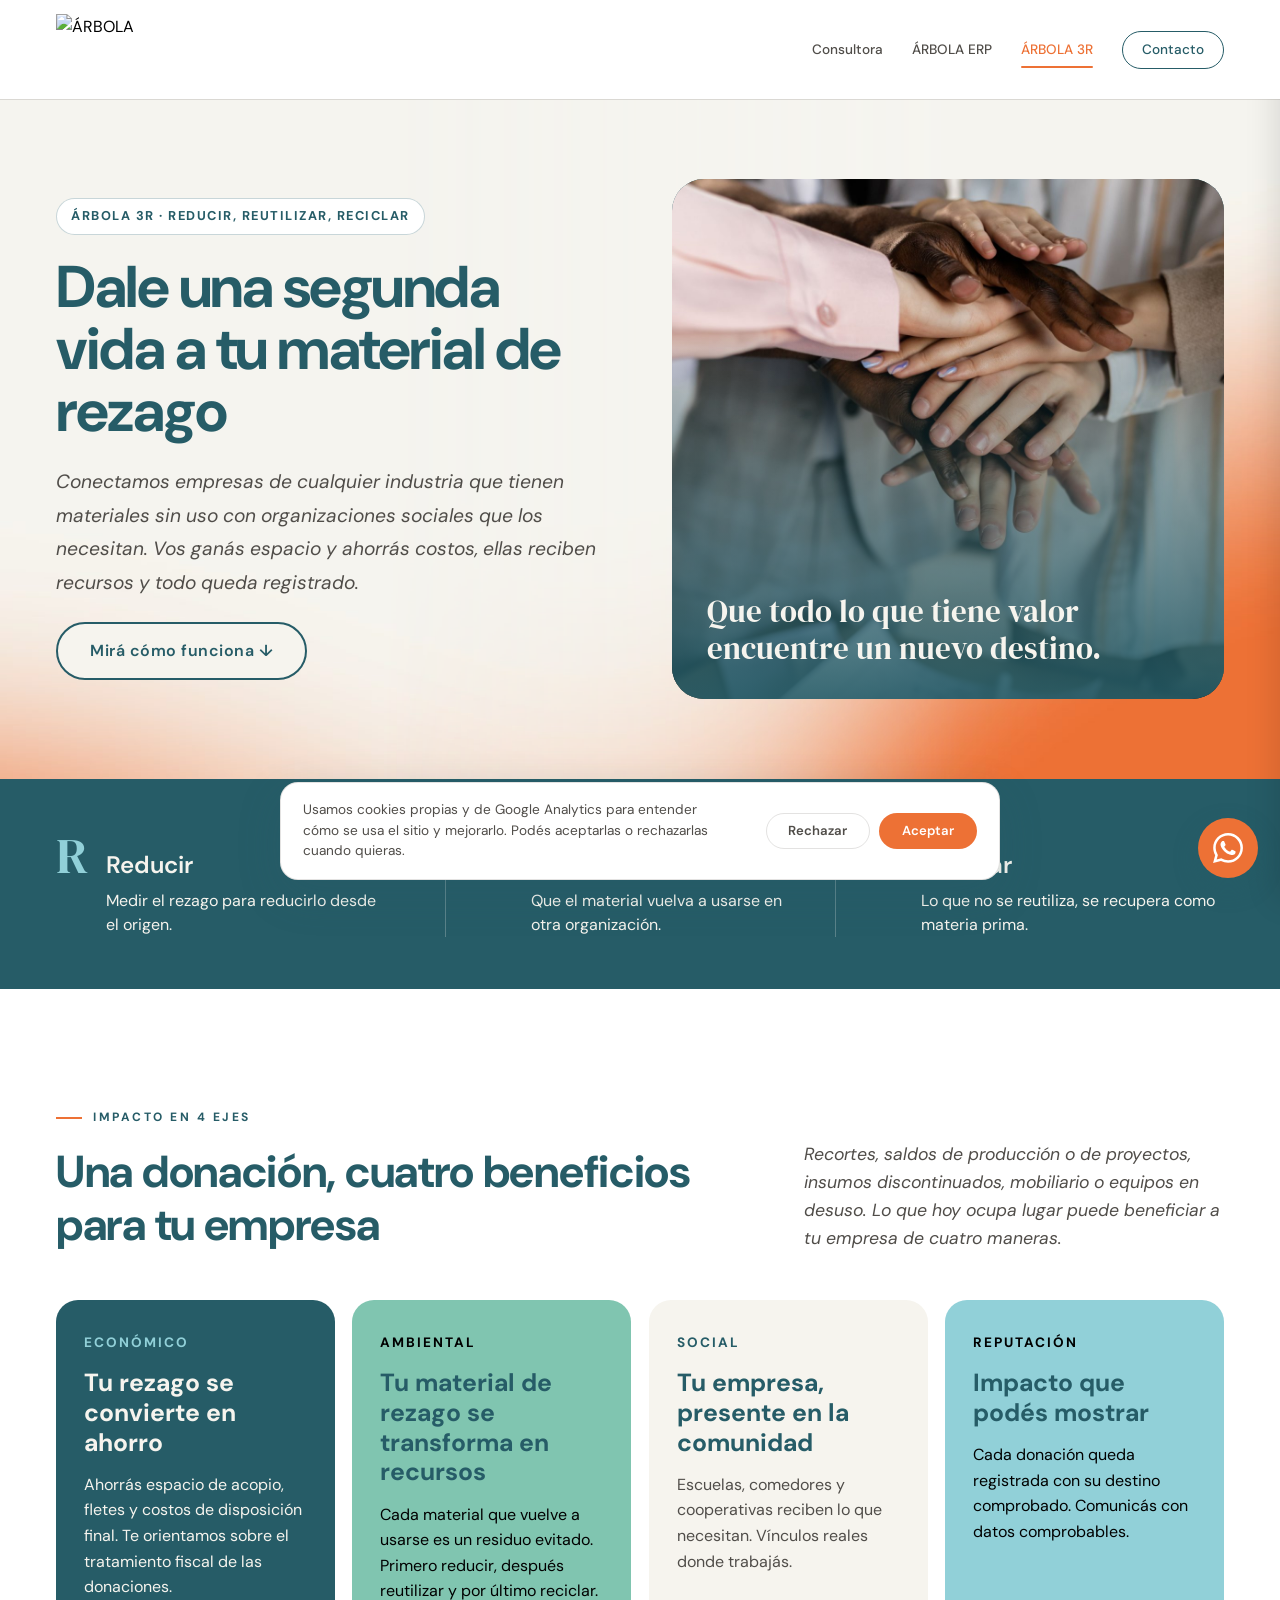
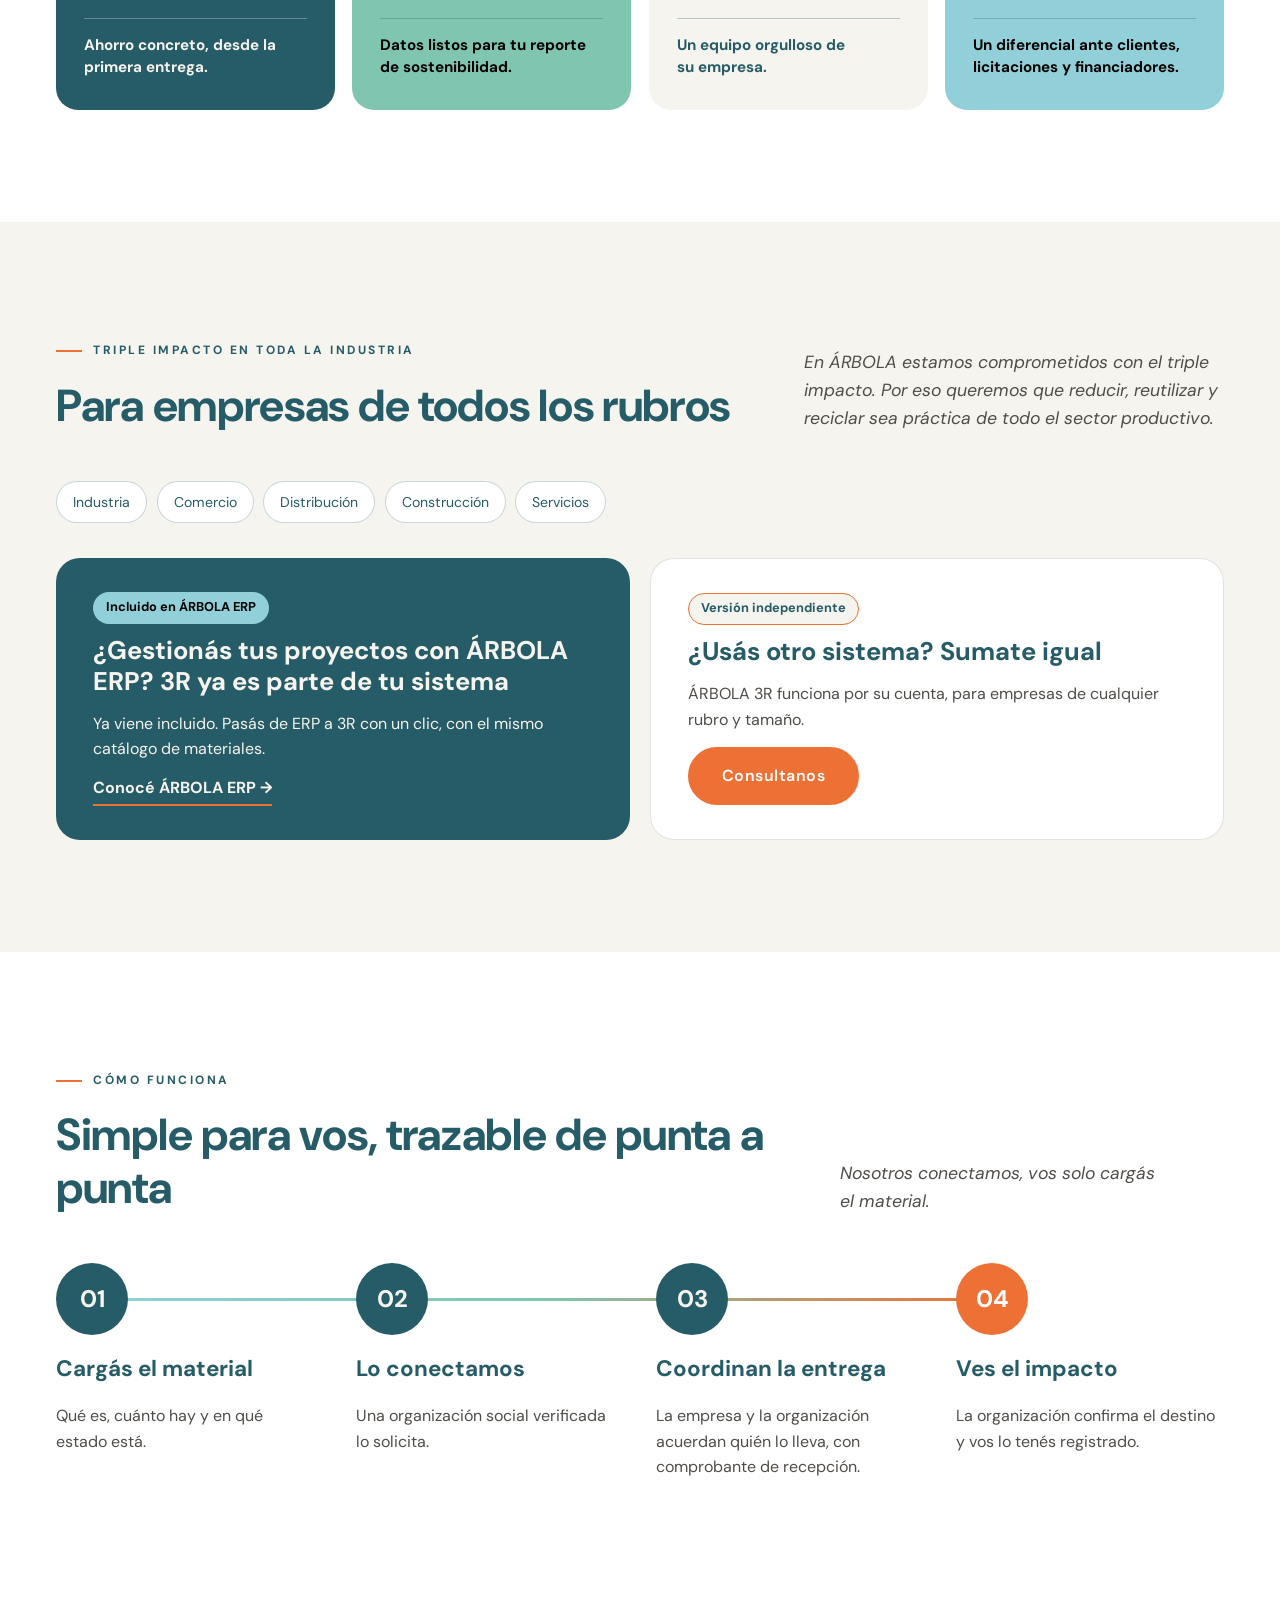
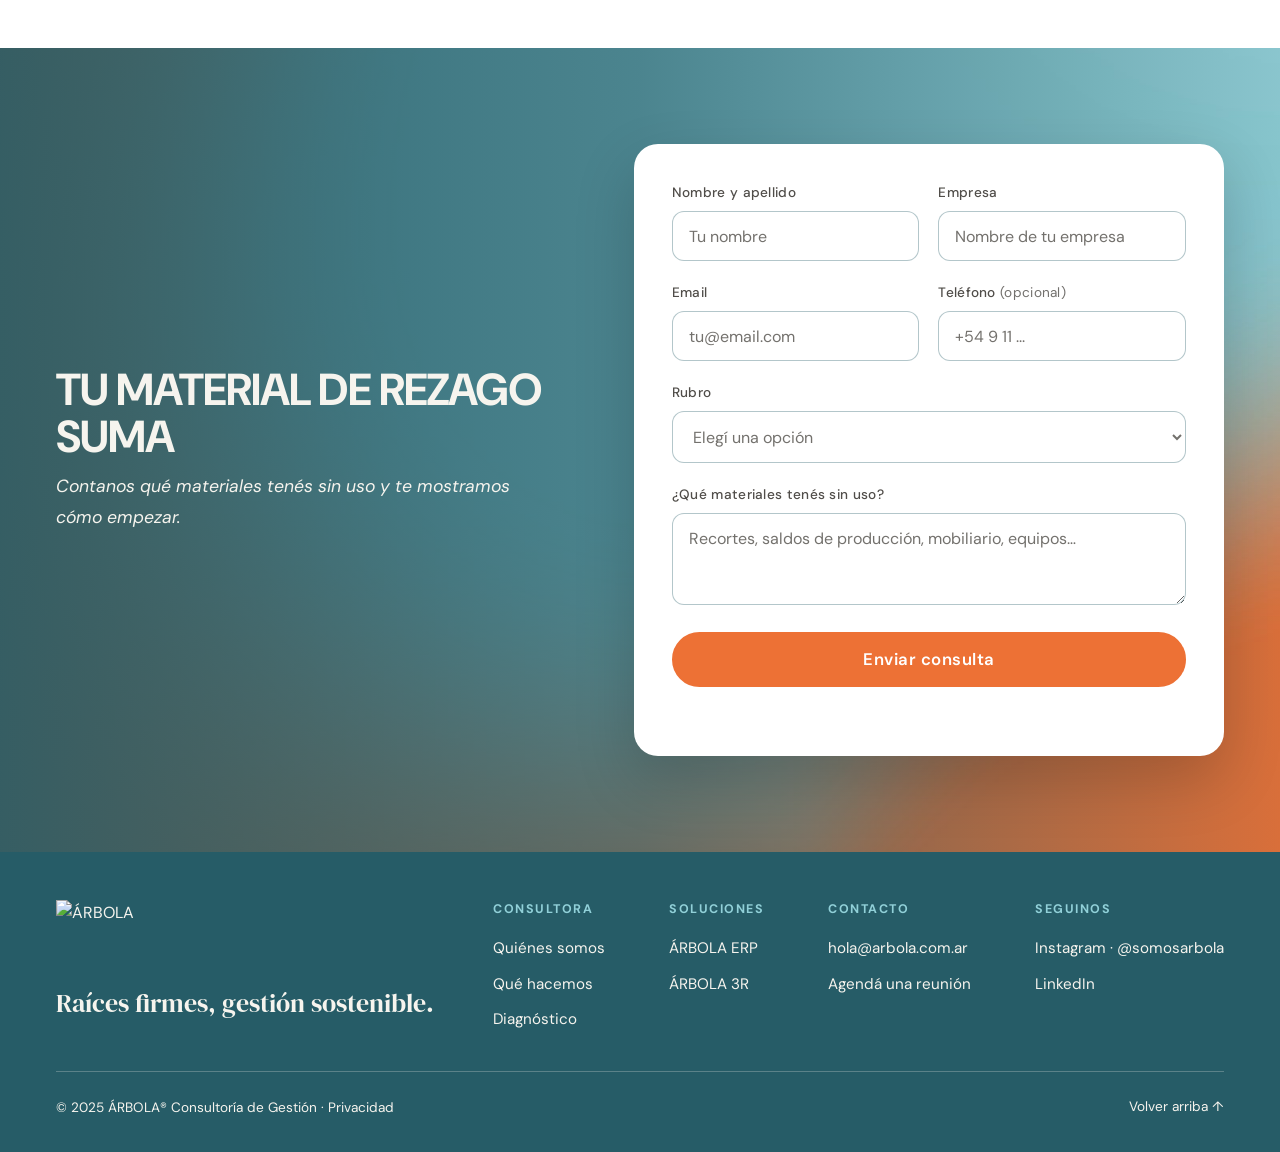
==== commit 6e659925: "copy: proyectos en lugar de obras donde corresponde Co-Authored-By: Claude Opus 5.5 <noreply@anthrop" ====
--- a/3r/index.html
+++ b/3r/index.html
@@ -104,7 +104,7 @@
           <div class="sec-label">Impacto en 4 ejes</div>
           <h2>Una donación, cuatro beneficios para tu empresa</h2>
         </div>
-        <p class="sec-sub">Recortes, saldos de producción u obra, insumos discontinuados, mobiliario o equipos en desuso. Lo que hoy ocupa lugar puede beneficiar a tu empresa de cuatro maneras.</p>
+        <p class="sec-sub">Recortes, saldos de producción o de proyectos, insumos discontinuados, mobiliario o equipos en desuso. Lo que hoy ocupa lugar puede beneficiar a tu empresa de cuatro maneras.</p>
       </div>
       <div class="ejes-grid">
         <article class="eje eje-azul">
@@ -155,7 +155,7 @@
       <div class="acceso-grid">
         <article class="acceso acceso-azul">
           <span class="pill pill-teal">Incluido en ÁRBOLA ERP</span>
-          <h3>¿Gestionás tus obras con ÁRBOLA ERP? 3R ya es parte de tu sistema</h3>
+          <h3>¿Gestionás tus proyectos con ÁRBOLA ERP? 3R ya es parte de tu sistema</h3>
           <p>Ya viene incluido. Pasás de ERP a 3R con un clic, con el mismo catálogo de materiales.</p>
           <a href="../erp/" class="link-underline">Conocé ÁRBOLA ERP <span class="flecha" aria-hidden="true">→</span></a>
         </article>
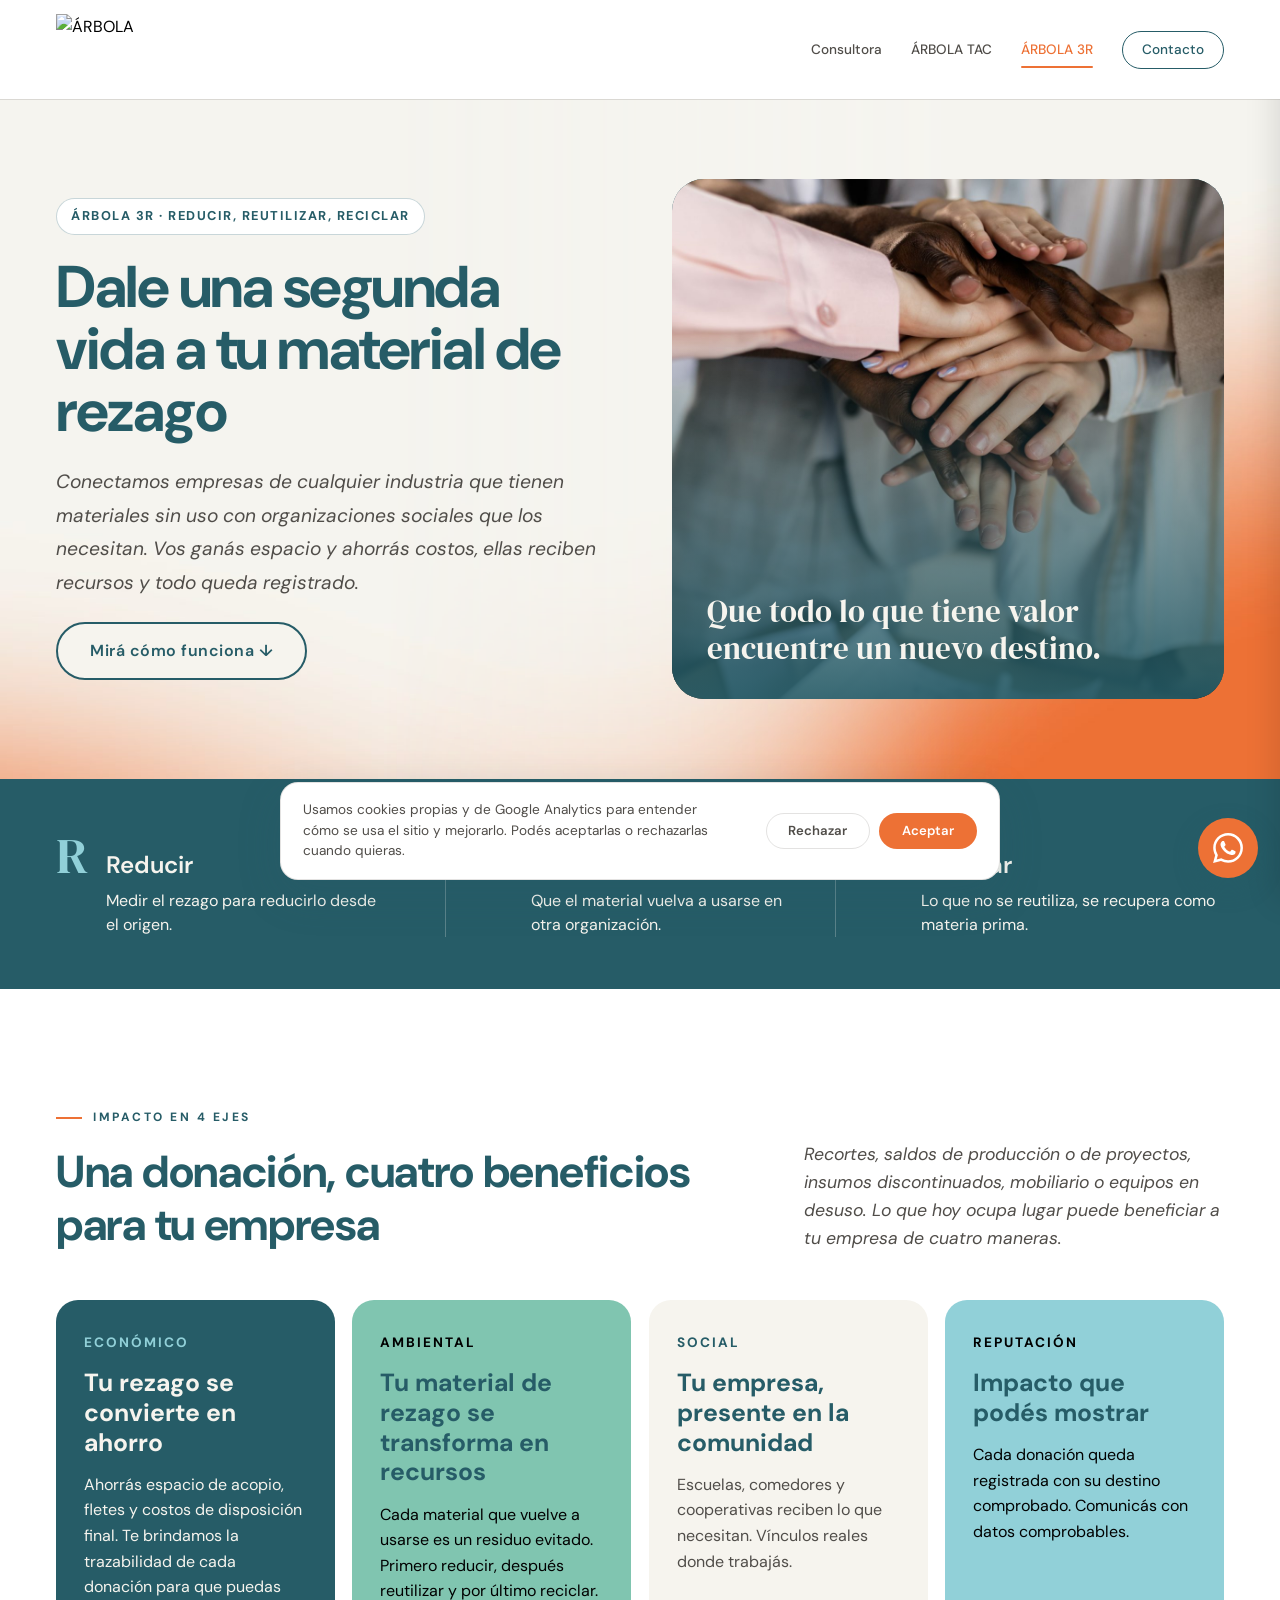
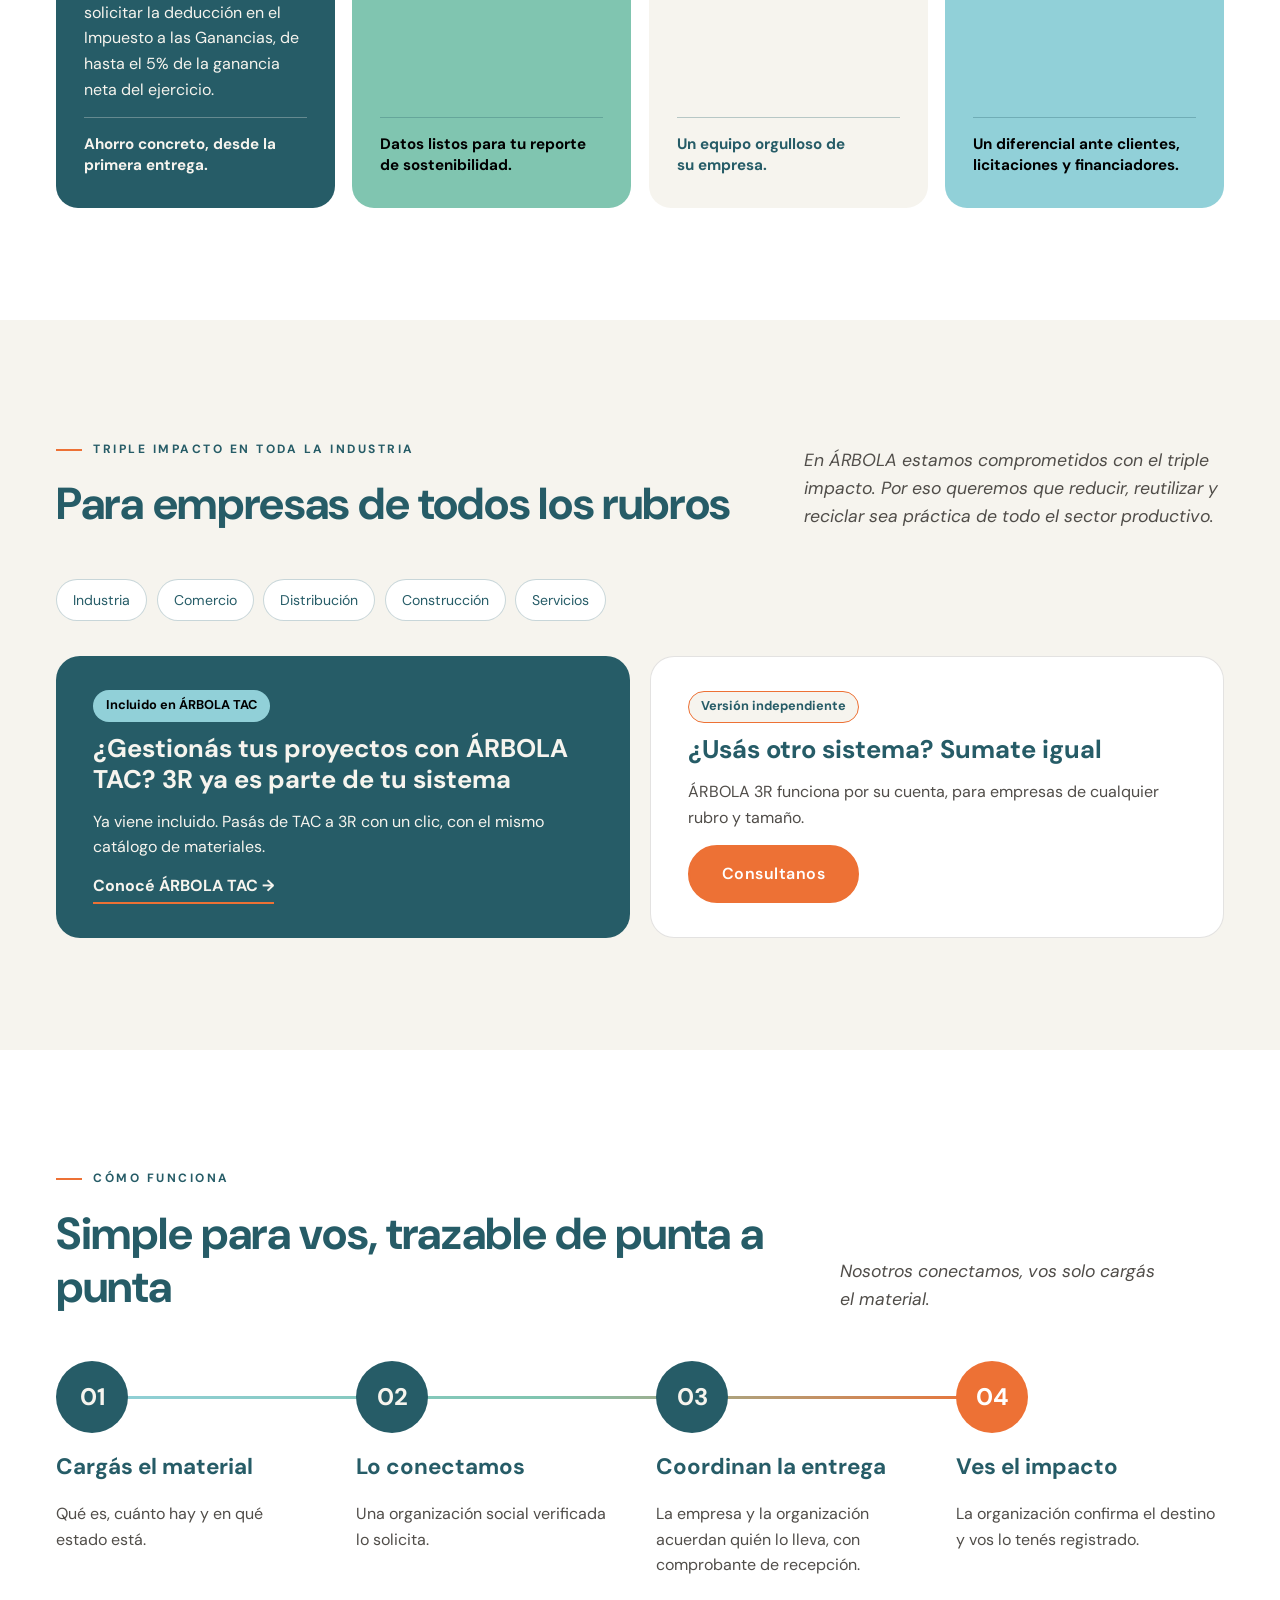
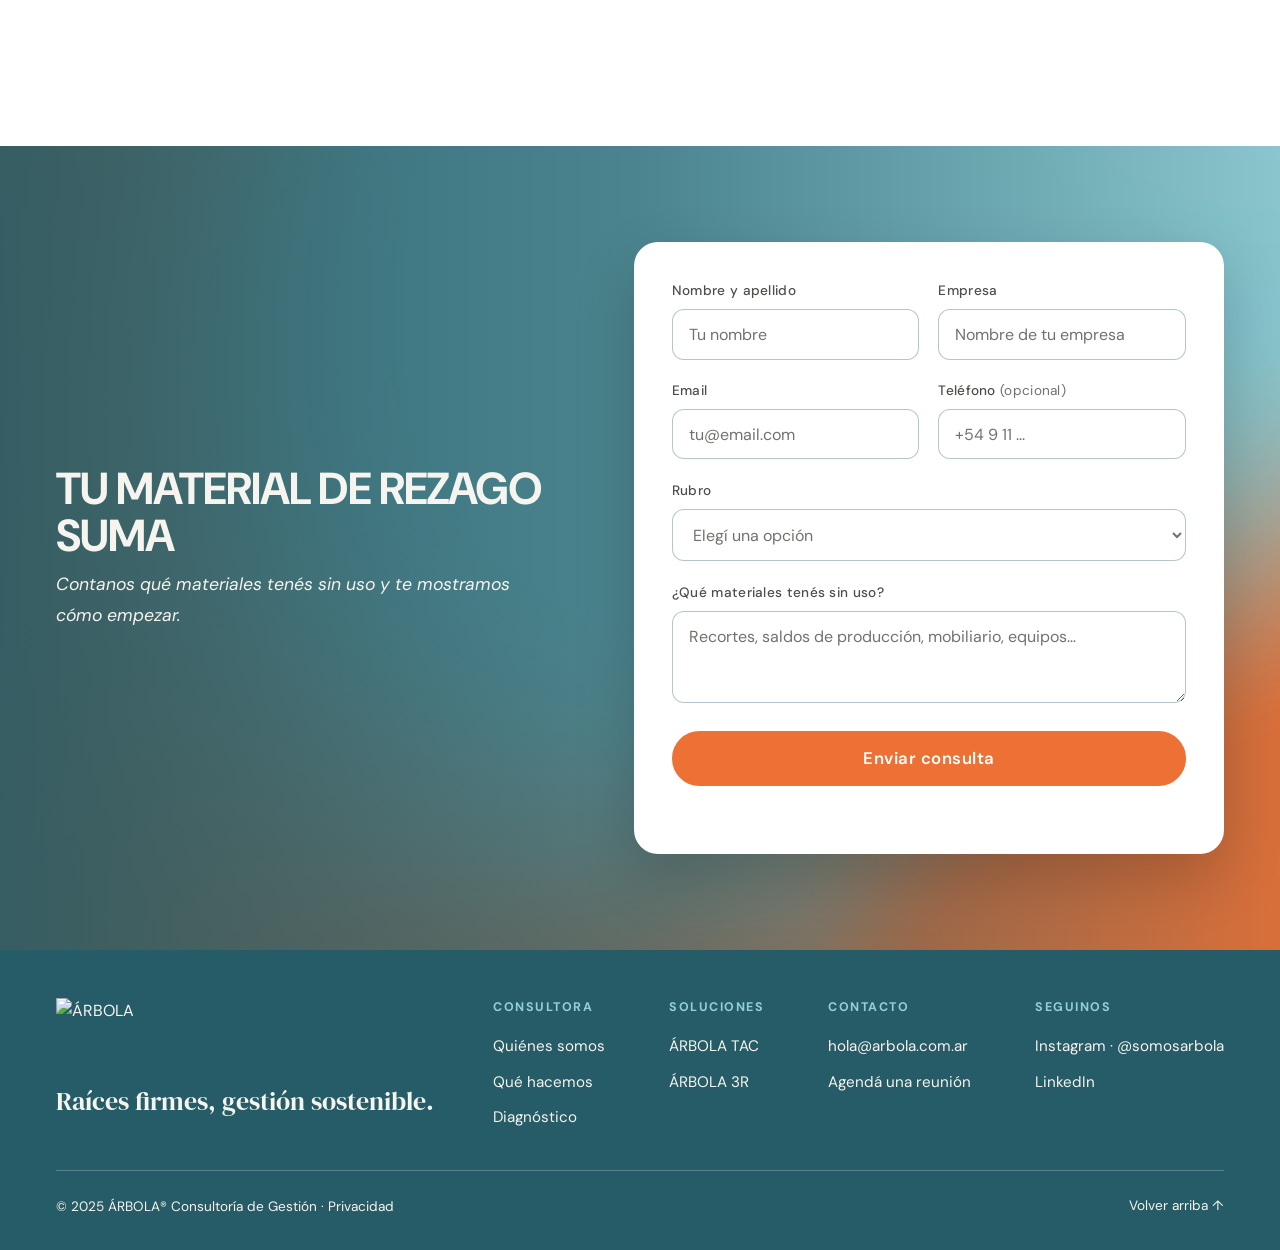
==== commit cfe5fc74: "feat: ÁRBOLA ERP pasa a llamarse ÁRBOLA TAC y 3R suma la deducción en Ganancias - Página del sistema" ====
--- a/3r/index.html
+++ b/3r/index.html
@@ -53,7 +53,7 @@
     <a href="../" class="logo"><img src="../img/logo-oficial.png?v=2" alt="ÁRBOLA" class="logo-img" /></a>
     <nav class="nav-links">
       <a href="../">Consultora</a>
-      <a href="../erp/">ÁRBOLA ERP</a>
+      <a href="../tac/">ÁRBOLA TAC</a>
       <a href="../3r/" class="active" aria-current="page">ÁRBOLA 3R</a>
       <a href="../#contacto" class="nav-cta">Contacto</a>
     </nav>
@@ -65,7 +65,7 @@
   <div class="mobile-overlay" id="mobileOverlay"></div>
   <nav class="mobile-menu" id="mobileMenu">
     <a href="../">Consultora</a>
-    <a href="../erp/">ÁRBOLA ERP</a>
+    <a href="../tac/">ÁRBOLA TAC</a>
     <a href="../3r/" class="active">ÁRBOLA 3R</a>
     <a href="../#contacto">Contacto</a>
   </nav>
@@ -110,7 +110,7 @@
         <article class="eje eje-azul">
           <span class="eje-tag">Económico</span>
           <h3>Tu rezago se convierte en ahorro</h3>
-          <p>Ahorrás espacio de acopio, fletes y costos de disposición final. Te orientamos sobre el tratamiento fiscal de las donaciones.</p>
+          <p>Ahorrás espacio de acopio, fletes y costos de disposición final. Te brindamos la trazabilidad de cada donación para que puedas solicitar la deducción en el Impuesto a las Ganancias, de hasta el 5% de la ganancia neta del ejercicio.</p>
           <p class="eje-gancho">Ahorro concreto, desde la primera entrega.</p>
         </article>
         <article class="eje eje-jade">
@@ -154,10 +154,10 @@
       </ul>
       <div class="acceso-grid">
         <article class="acceso acceso-azul">
-          <span class="pill pill-teal">Incluido en ÁRBOLA ERP</span>
-          <h3>¿Gestionás tus proyectos con ÁRBOLA ERP? 3R ya es parte de tu sistema</h3>
-          <p>Ya viene incluido. Pasás de ERP a 3R con un clic, con el mismo catálogo de materiales.</p>
-          <a href="../erp/" class="link-underline">Conocé ÁRBOLA ERP <span class="flecha" aria-hidden="true">→</span></a>
+          <span class="pill pill-teal">Incluido en ÁRBOLA TAC</span>
+          <h3>¿Gestionás tus proyectos con ÁRBOLA TAC? 3R ya es parte de tu sistema</h3>
+          <p>Ya viene incluido. Pasás de TAC a 3R con un clic, con el mismo catálogo de materiales.</p>
+          <a href="../tac/" class="link-underline">Conocé ÁRBOLA TAC <span class="flecha" aria-hidden="true">→</span></a>
         </article>
         <article class="acceso acceso-blanco">
           <span class="pill pill-borde">Versión independiente</span>
@@ -278,7 +278,7 @@
         </div>
         <div class="footer-col">
           <span class="footer-col-title">Soluciones</span>
-          <a href="../erp/">ÁRBOLA ERP</a>
+          <a href="../tac/">ÁRBOLA TAC</a>
           <a href="../3r/">ÁRBOLA 3R</a>
         </div>
         <div class="footer-col">
--- a/styles.css
+++ b/styles.css
@@ -58,11 +58,11 @@
 .navbar.scrolled .logo-on-light { display: block; }
 
 .nav-links { display: flex; align-items: center; gap: 2.5rem; }
-/* Separa las secciones de la consultora de las páginas de ERP y 3R */
+/* Separa las secciones de la consultora de las páginas de TAC y 3R */
 .nav-sep { width: 1px; height: 22px; background: rgba(255,255,255,.35); }
 .navbar.scrolled .nav-sep { background: var(--borde); }
 @media (max-width: 1280px) { .nav-links { gap: 1.8rem; } }
-/* Con ERP y 3R el menú ya no entra en pantallas medianas: pasa a hamburguesa */
+/* Con TAC y 3R el menú ya no entra en pantallas medianas: pasa a hamburguesa */
 @media (max-width: 1100px) {
   .nav-links   { display: none; }
   .menu-toggle { display: flex; }
--- a/paginas.css
+++ b/paginas.css
@@ -1,4 +1,4 @@
-/* ─── PÁGINAS DE PRODUCTO (ÁRBOLA ERP y ÁRBOLA 3R) ───
+/* ─── PÁGINAS DE PRODUCTO (ÁRBOLA TAC y ÁRBOLA 3R) ───
    Se cargan después de styles.css y reusan sus variables, botones,
    etiquetas, menú y footer. */
 
@@ -30,7 +30,7 @@
 .pill-teal { background: var(--teal); color: var(--negro); }
 .pill-borde { background: var(--crema); border-color: var(--naranja); color: var(--azul); }
 
-/* ─── ERP · PORTADA ─── */
+/* ─── TAC · PORTADA ─── */
 .p-hero {
   position: relative;
   overflow: hidden;
@@ -44,14 +44,14 @@
   content: "";
   position: absolute;
   inset: 0;
-  /* Como el menú del ERP: el degradé se ve a pleno y solo se oscurece hacia
+  /* Como el menú del TAC: el degradé se ve a pleno y solo se oscurece hacia
      abajo; un velo azul suave queda detrás del texto para que se lea */
   background:
     radial-gradient(ellipse 62% 46% at 50% 30%, rgba(38,92,103,.86) 0%, rgba(38,92,103,.78) 55%, rgba(38,92,103,0) 100%),
     linear-gradient(to bottom, rgba(38,92,103,0) 0%, rgba(38,92,103,.25) 45%, rgba(38,92,103,.7) 100%);
 }
-/* Variante clara (ERP): degradé A-GRA4 del manual, como el menú lateral del
-   ERP. Crema arriba con el texto en azul; teal y naranja hacia abajo. */
+/* Variante clara (TAC): degradé A-GRA4 del manual, como el menú lateral del
+   TAC. Crema arriba con el texto en azul; teal y naranja hacia abajo. */
 .p-hero.claro { background: var(--crema) url('img/degrade-crema-teal-naranja.jpg') center top / cover no-repeat; color: var(--azul); }
 .p-hero.claro::before { background: none; }
 /* En computadora, el mismo degradé espejado del lado izquierdo, esfumado
@@ -113,7 +113,7 @@
 .status-card { background: var(--blanco); border-radius: 18px; padding: 1.5rem 1.6rem; display: flex; flex-direction: column; gap: .6rem; }
 .status-card p { margin: 0; font-size: 1rem; line-height: 1.55; }
 
-/* ─── ERP · FRANJA 3R ─── */
+/* ─── TAC · FRANJA 3R ─── */
 /* Mismo espacio arriba y abajo: la franja queda centrada en su sección */
 .band-sec { padding: 4.5rem 3.5rem; }
 .band-3r {
@@ -137,7 +137,7 @@
 .band-3r h3 { font-size: 1.9rem; line-height: 1.15; color: var(--azul); margin: .4rem 0 .5rem; }
 .band-3r p { margin: 0; max-width: 780px; color: var(--negro); line-height: 1.55; }
 
-/* ─── ERP · POR QUÉ ─── */
+/* ─── TAC · POR QUÉ ─── */
 .why-grid { display: grid; grid-template-columns: 1fr 1fr; gap: 4.5rem; align-items: center; }
 .why-item { display: flex; gap: 1.1rem; align-items: flex-start; padding: 1.4rem 1.5rem; border-radius: 18px; background: rgba(246,244,238,.1); }
 .why-item + .why-item { margin-top: .9rem; }
@@ -160,7 +160,7 @@
 .cta-band .wrap { position: relative; display: flex; justify-content: space-between; align-items: center; gap: 2rem 3rem; flex-wrap: wrap; }
 .cta-band h2 { color: var(--crema); text-transform: uppercase; letter-spacing: -1px; line-height: 1.05; }
 .cta-band p { margin: .6rem 0 0; color: var(--crema); font-style: italic; font-size: 1.1rem; }
-/* Pedido de demo del ERP: texto a la izquierda, formulario en tarjeta a la derecha */
+/* Pedido de demo del TAC: texto a la izquierda, formulario en tarjeta a la derecha */
 .demo-band { padding: 6rem 3.5rem; scroll-margin-top: 80px; }
 .cta-band .demo-grid { display: grid; grid-template-columns: 1fr 1.15fr; gap: 4rem; align-items: center; }
 .demo-pasos { list-style: none; padding: 0; margin: 2rem 0 0; display: flex; flex-direction: column; gap: .9rem; }
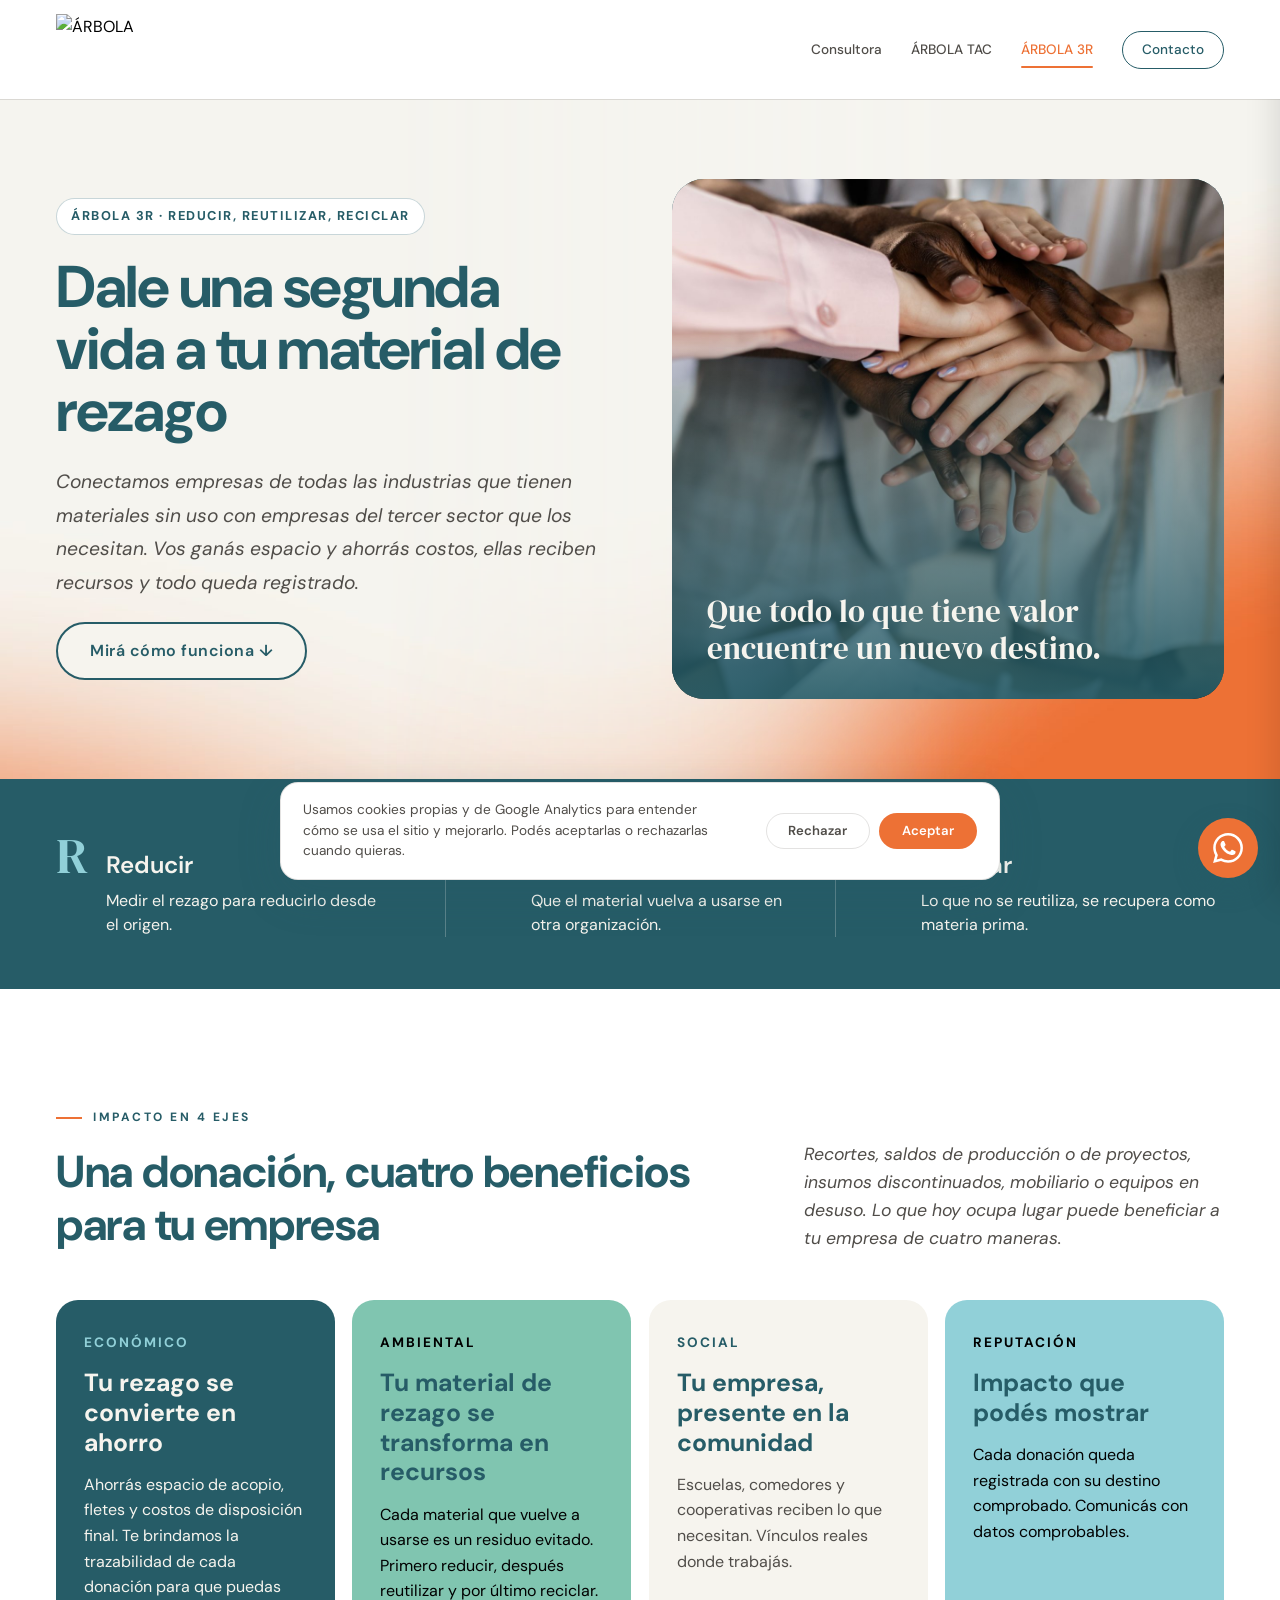
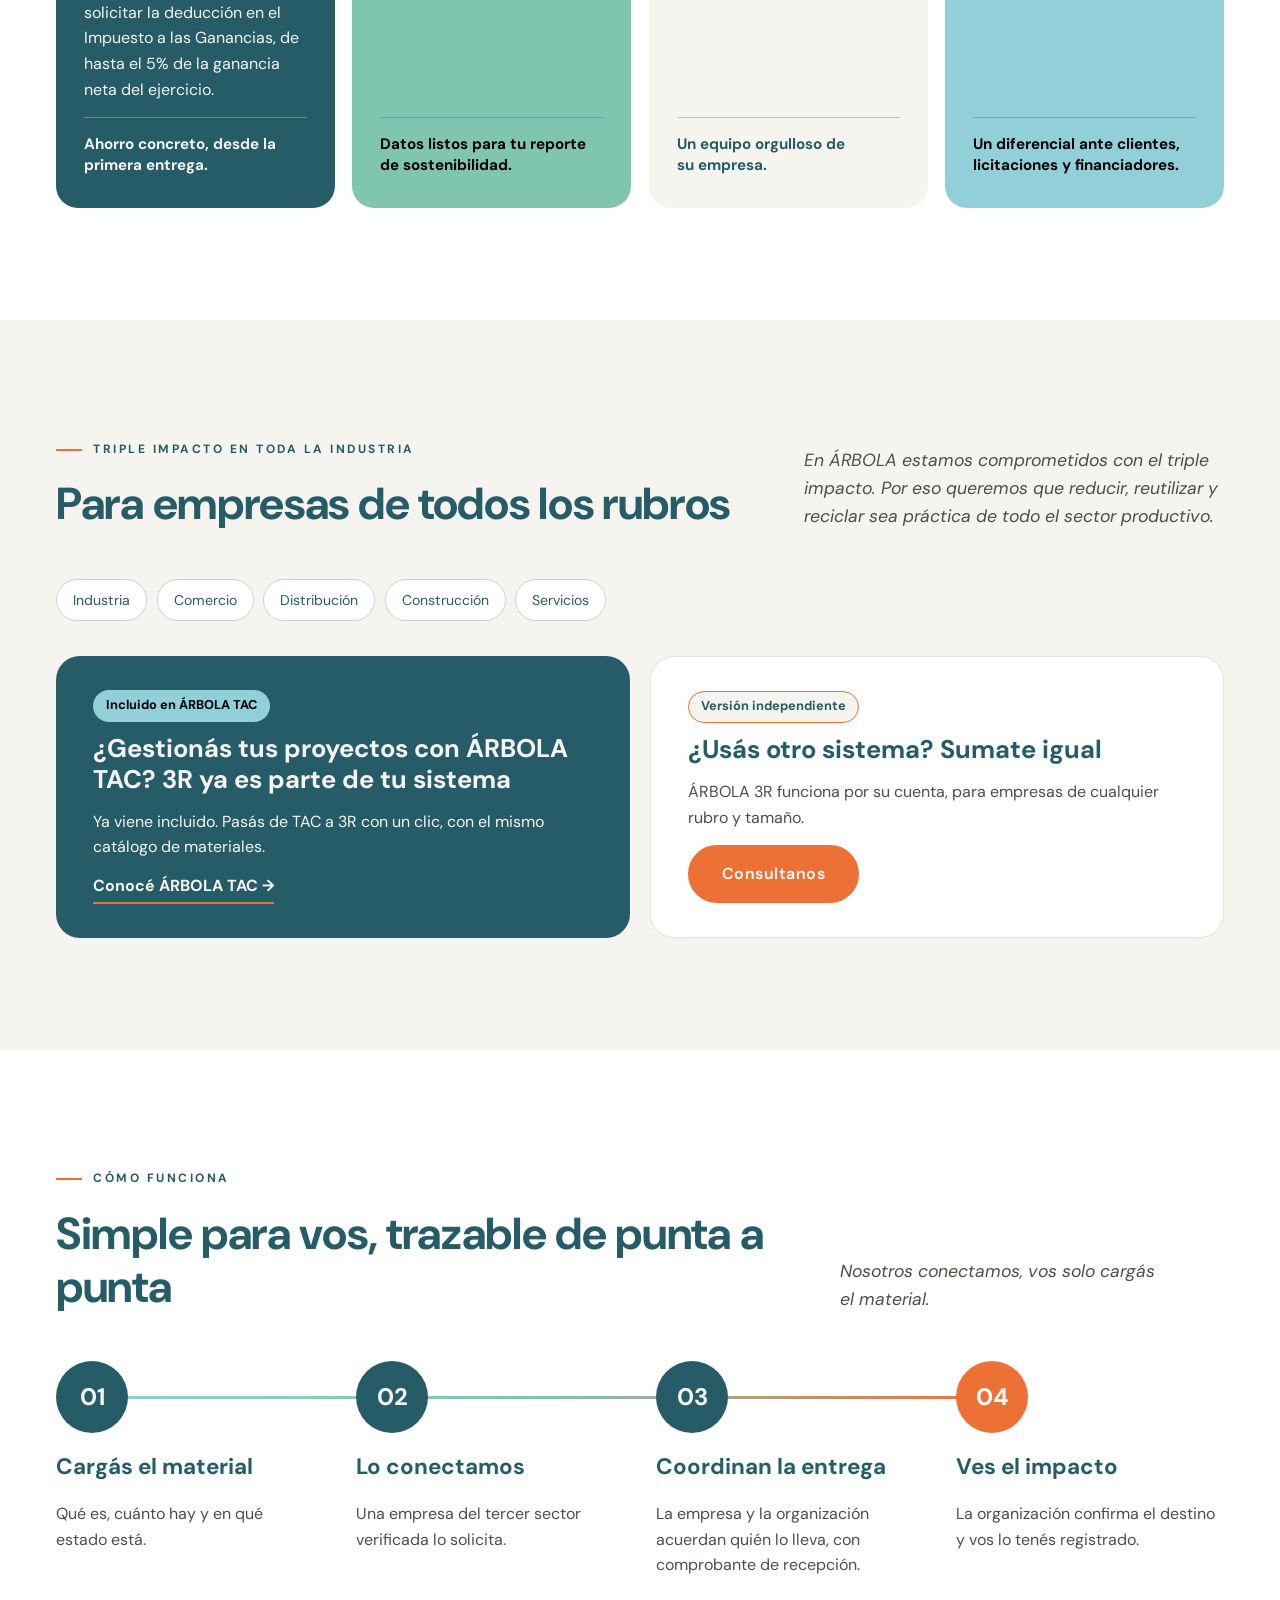
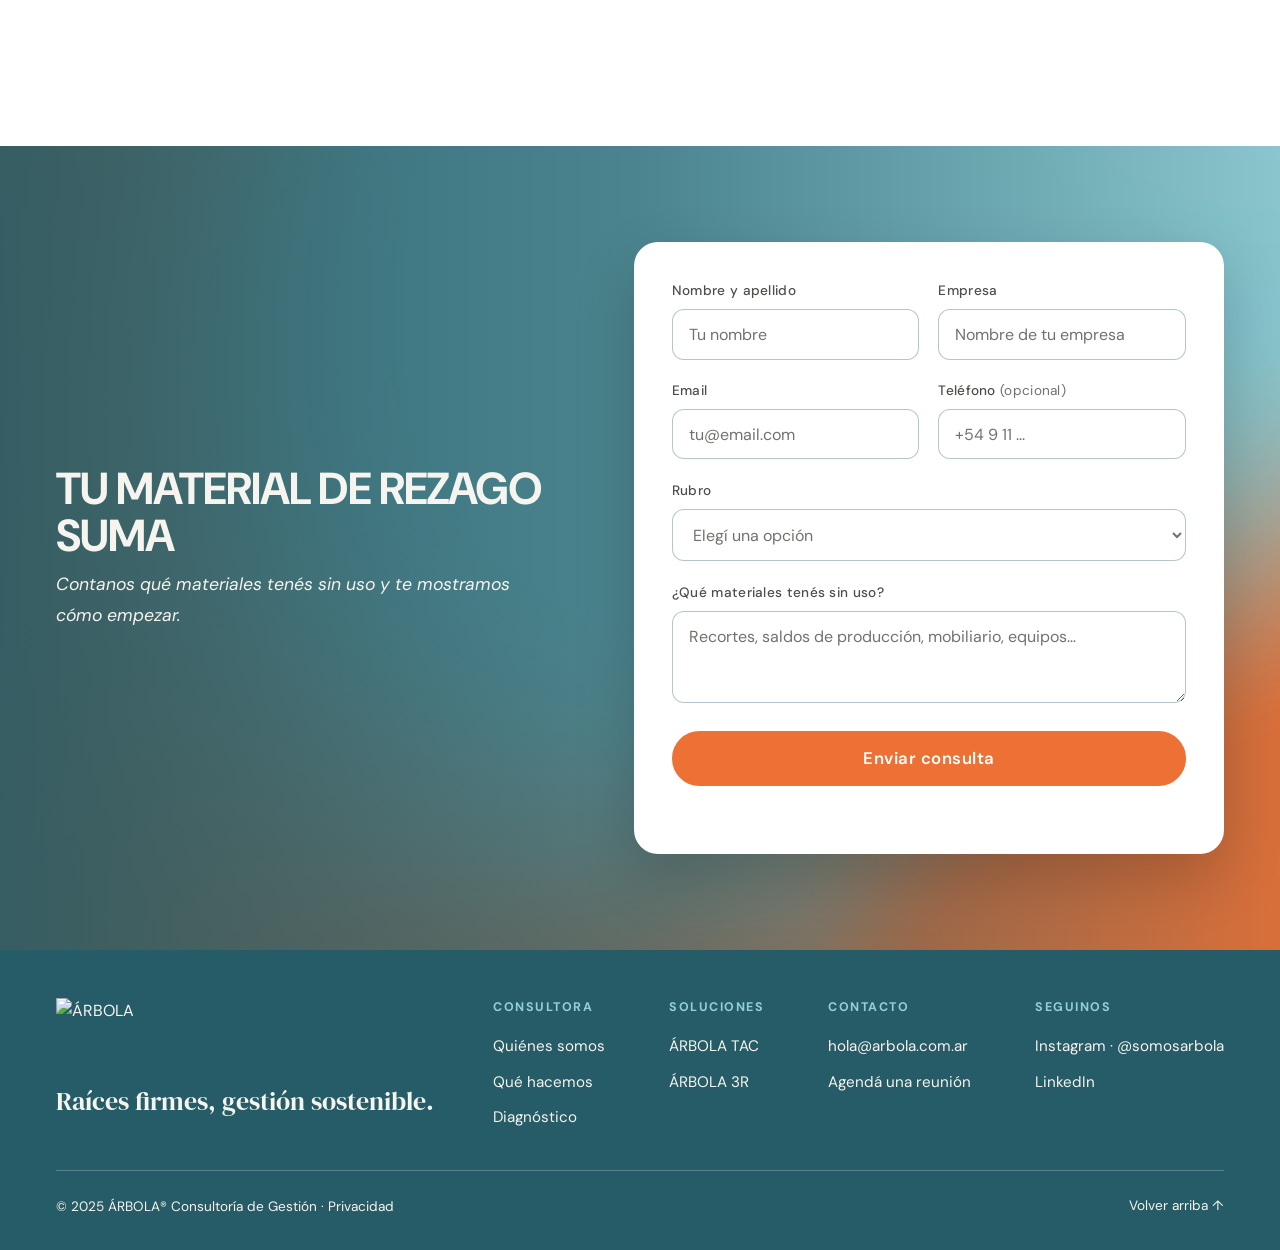
==== commit d6e0dff5: "3r: todas las industrias y empresas del tercer sector" ====
--- a/3r/index.html
+++ b/3r/index.html
@@ -25,16 +25,17 @@
   </script>
 
   <title>ÁRBOLA 3R — Reducir, reutilizar, reciclar</title>
-  <meta name="description" content="ÁRBOLA 3R conecta empresas de cualquier industria que tienen material de rezago con organizaciones sociales que lo necesitan." />
-  <link rel="icon" type="image/png" href="../img/favicon.png?v=1" />
-  <link rel="apple-touch-icon" href="../img/favicon.png?v=1" />
+  <meta name="description" content="ÁRBOLA 3R conecta empresas de todas las industrias que tienen material de rezago con empresas del tercer sector que lo necesitan." />
+  <link rel="icon" type="image/png" sizes="48x48" href="../img/favicon-48.png?v=2" />
+  <link rel="icon" type="image/png" sizes="512x512" href="../img/favicon.png?v=2" />
+  <link rel="apple-touch-icon" href="../img/apple-touch-icon.png?v=2" />
   <meta property="og:type" content="website" />
   <meta property="og:locale" content="es_AR" />
   <meta property="og:title" content="ÁRBOLA 3R — Dale una segunda vida a tu material de rezago" />
-  <meta property="og:description" content="Conectamos empresas de cualquier industria con organizaciones sociales que necesitan sus materiales sin uso." />
+  <meta property="og:description" content="Conectamos empresas de todas las industrias con empresas del tercer sector que necesitan sus materiales sin uso." />
   <link rel="canonical" href="https://arbola.com.ar/3r/" />
   <script type="application/ld+json">
-  {"@context":"https://schema.org","@type":"Service","name":"ÁRBOLA 3R","url":"https://arbola.com.ar/3r/","serviceType":"Reutilización de material de rezago","areaServed":"Argentina","description":"Conecta empresas de cualquier industria que tienen material de rezago con organizaciones sociales que lo necesitan.","provider":{"@type":"ProfessionalService","name":"ÁRBOLA Consultoría de Gestión","url":"https://arbola.com.ar/"}}
+  {"@context":"https://schema.org","@type":"Service","name":"ÁRBOLA 3R","url":"https://arbola.com.ar/3r/","serviceType":"Reutilización de material de rezago","areaServed":"Argentina","description":"Conecta empresas de todas las industrias que tienen material de rezago con empresas del tercer sector que lo necesitan.","provider":{"@type":"ProfessionalService","name":"ÁRBOLA Consultoría de Gestión","url":"https://arbola.com.ar/"}}
   </script>
   <meta property="og:url" content="https://arbola.com.ar/3r/" />
   <meta property="og:image" content="https://arbola.com.ar/img/og-3r.jpg" />
@@ -76,7 +77,7 @@
       <div class="r-hero-text">
         <span class="badge badge-crema">ÁRBOLA 3R · Reducir, reutilizar, reciclar</span>
         <h1>Dale una segunda vida a tu material de rezago</h1>
-        <p class="r-hero-sub">Conectamos empresas de cualquier industria que tienen materiales sin uso con organizaciones sociales que los necesitan. Vos ganás espacio y ahorrás costos, ellas reciben recursos y todo queda registrado.</p>
+        <p class="r-hero-sub">Conectamos empresas de todas las industrias que tienen materiales sin uso con empresas del tercer sector que los necesitan. Vos ganás espacio y ahorrás costos, ellas reciben recursos y todo queda registrado.</p>
         <a href="#como-funciona" class="btn btn-borde">Mirá cómo funciona ↓</a>
       </div>
       <figure class="r-hero-photo">
@@ -188,7 +189,7 @@
         <li class="diag-step">
           <span class="diag-n">02</span>
           <strong>Lo conectamos</strong>
-          <p>Una organización social verificada lo solicita.</p>
+          <p>Una empresa del tercer sector verificada lo solicita.</p>
         </li>
         <li class="diag-step">
           <span class="diag-n">03</span>
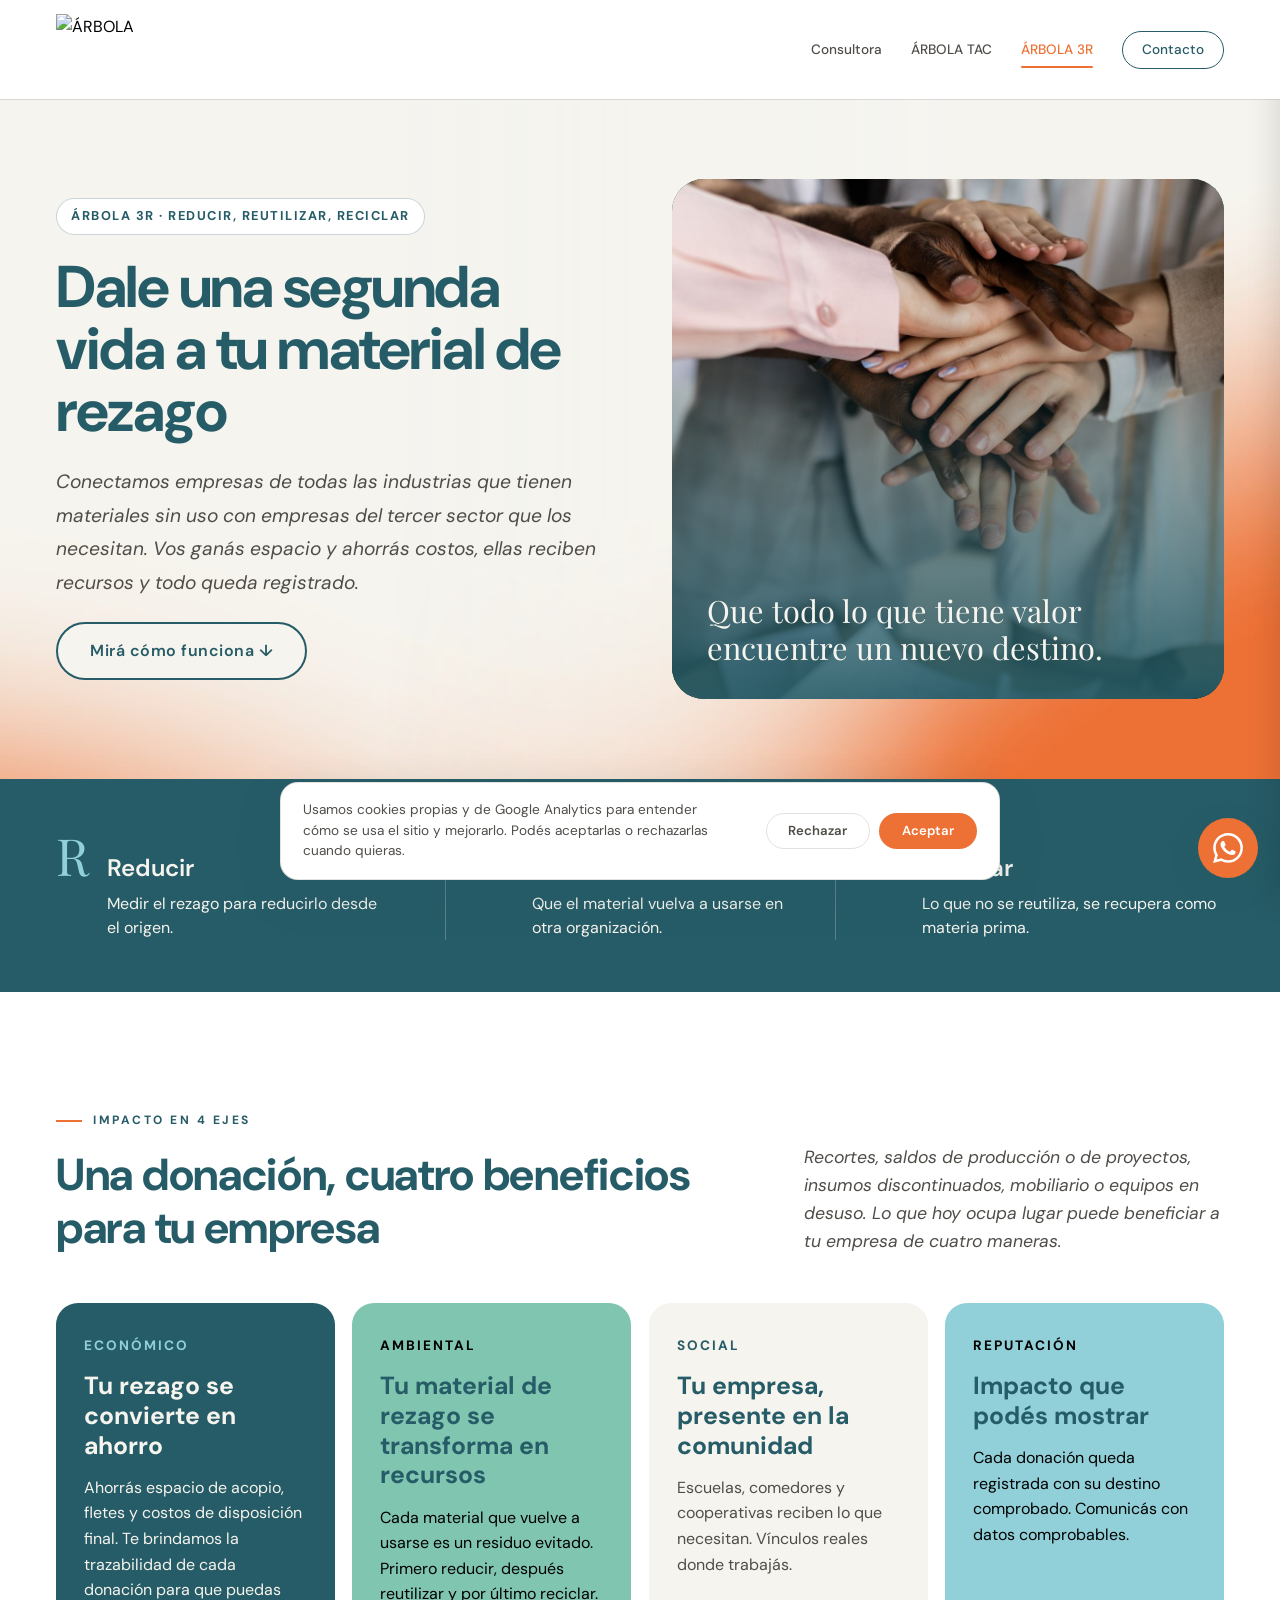
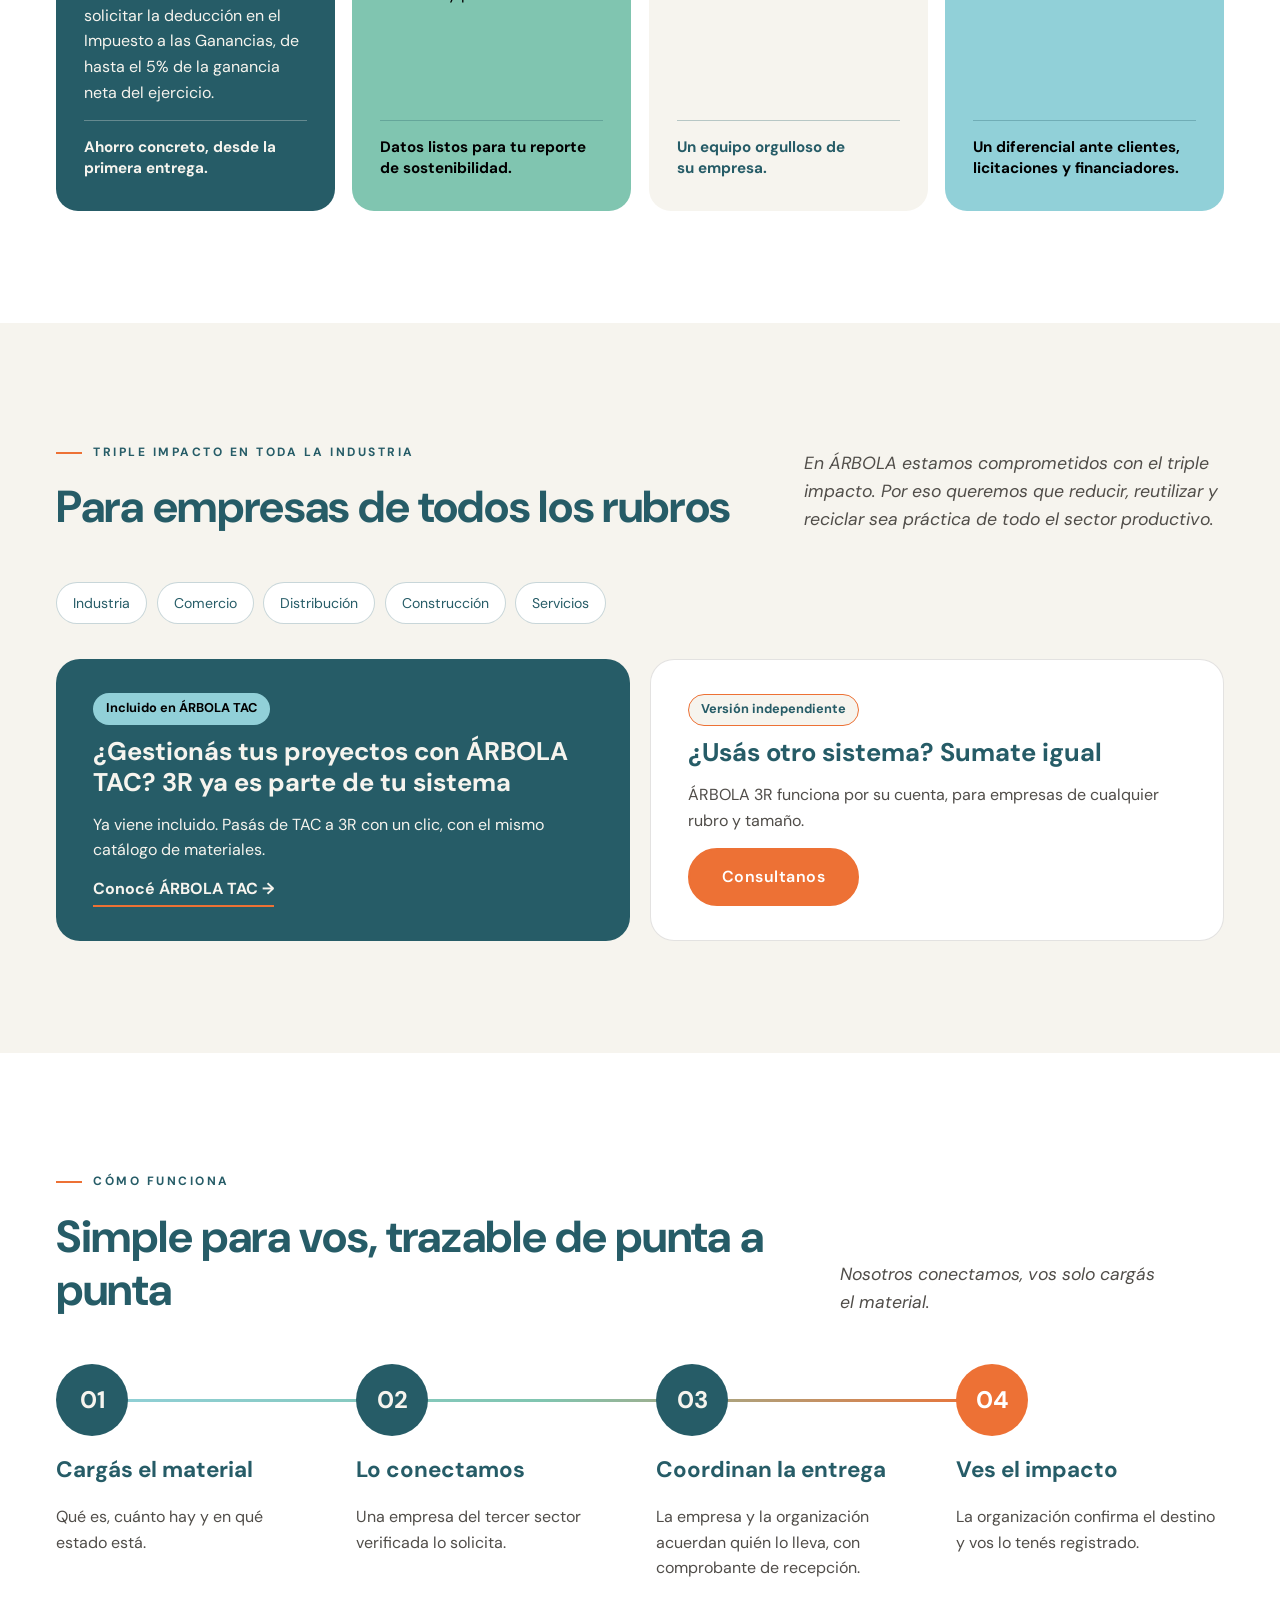
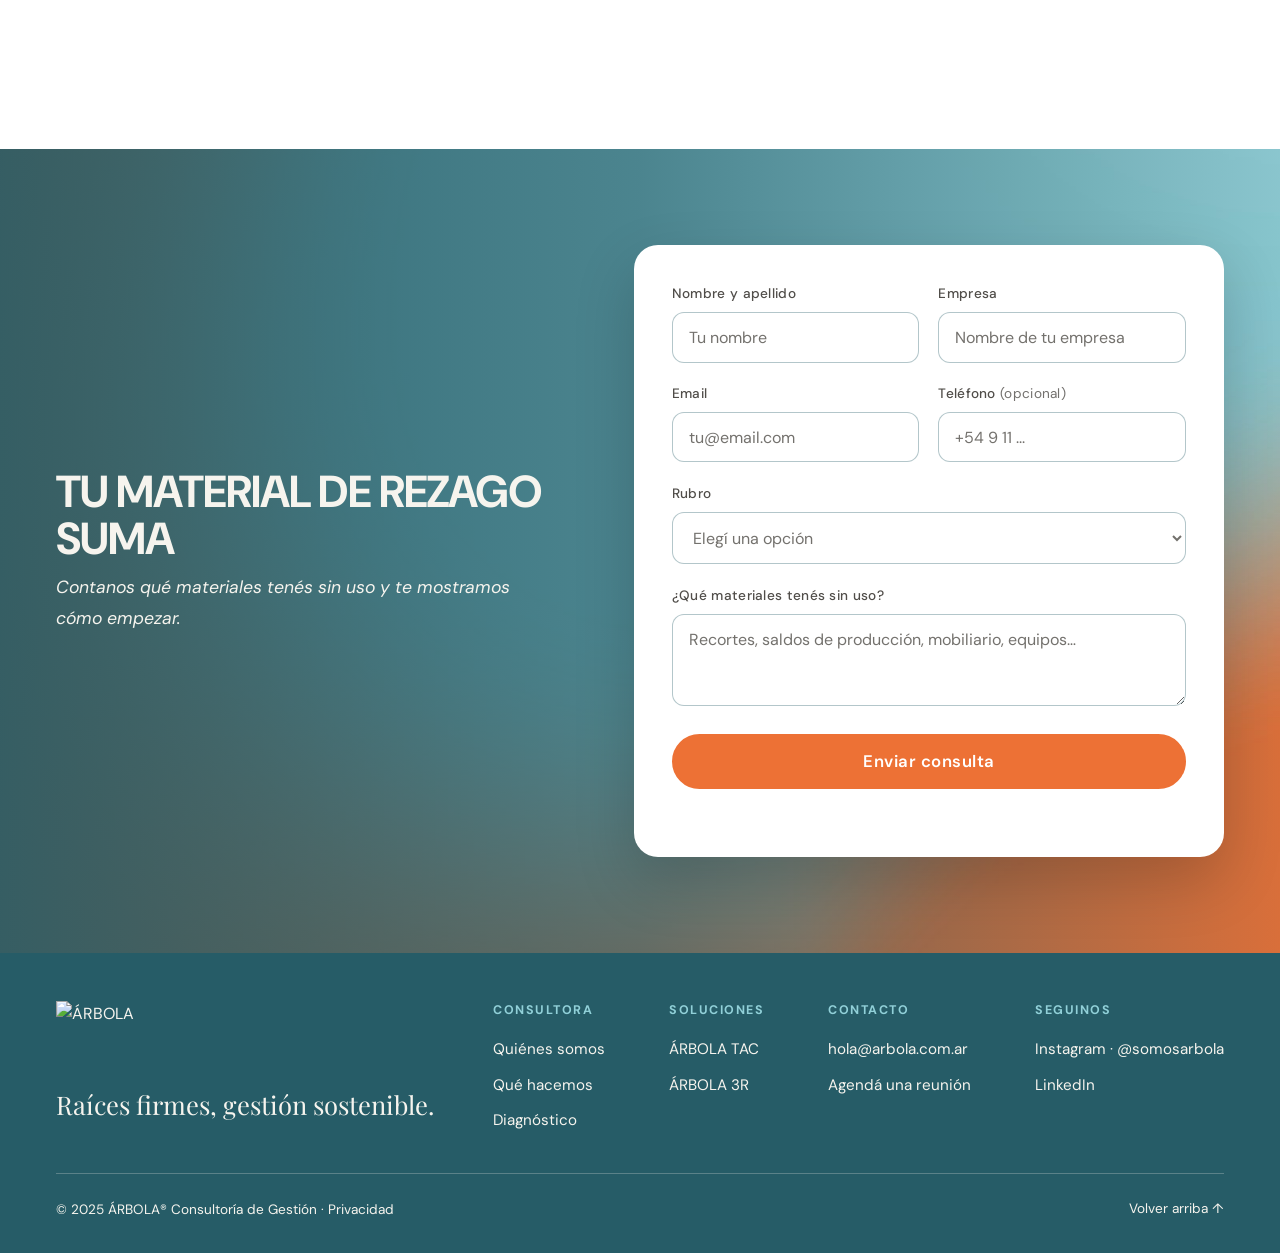
==== commit c65822cc: "style: Playfair Display Regular reemplaza a DM Serif Display en las frases destacadas Co-Authored-By" ====
--- a/3r/index.html
+++ b/3r/index.html
@@ -43,8 +43,8 @@
   <meta property="og:image:height" content="630" />
   <meta name="twitter:card" content="summary_large_image" />
   <link rel="preconnect" href="https://fonts.googleapis.com" />
-  <link href="https://fonts.googleapis.com/css2?family=DM+Sans:ital,opsz,wght@0,9..40,300;0,9..40,400;0,9..40,500;0,9..40,700;1,9..40,400&family=DM+Serif+Display&display=swap" rel="stylesheet" />
-  <link rel="stylesheet" href="../styles.css?v=38" />
+  <link href="https://fonts.googleapis.com/css2?family=DM+Sans:ital,opsz,wght@0,9..40,300;0,9..40,400;0,9..40,500;0,9..40,700;1,9..40,400&family=Playfair+Display:wght@400&display=swap" rel="stylesheet" />
+  <link rel="stylesheet" href="../styles.css?v=39" />
   <link rel="stylesheet" href="../paginas.css?v=18" />
 </head>
 <body class="subpage">
--- a/styles.css
+++ b/styles.css
@@ -14,7 +14,7 @@
   --fondo:   #f6f4ee;
   /* Frases y textos especiales. El manual pide The Seasons, que no tiene
      licencia web: DM Serif Display (libre) es la serif de la familia DM */
-  --serif: 'DM Serif Display', Georgia, serif;
+  --serif: 'Playfair Display', Georgia, serif;
 }
 
 html { scroll-behavior: smooth; scroll-padding-top: 110px; }
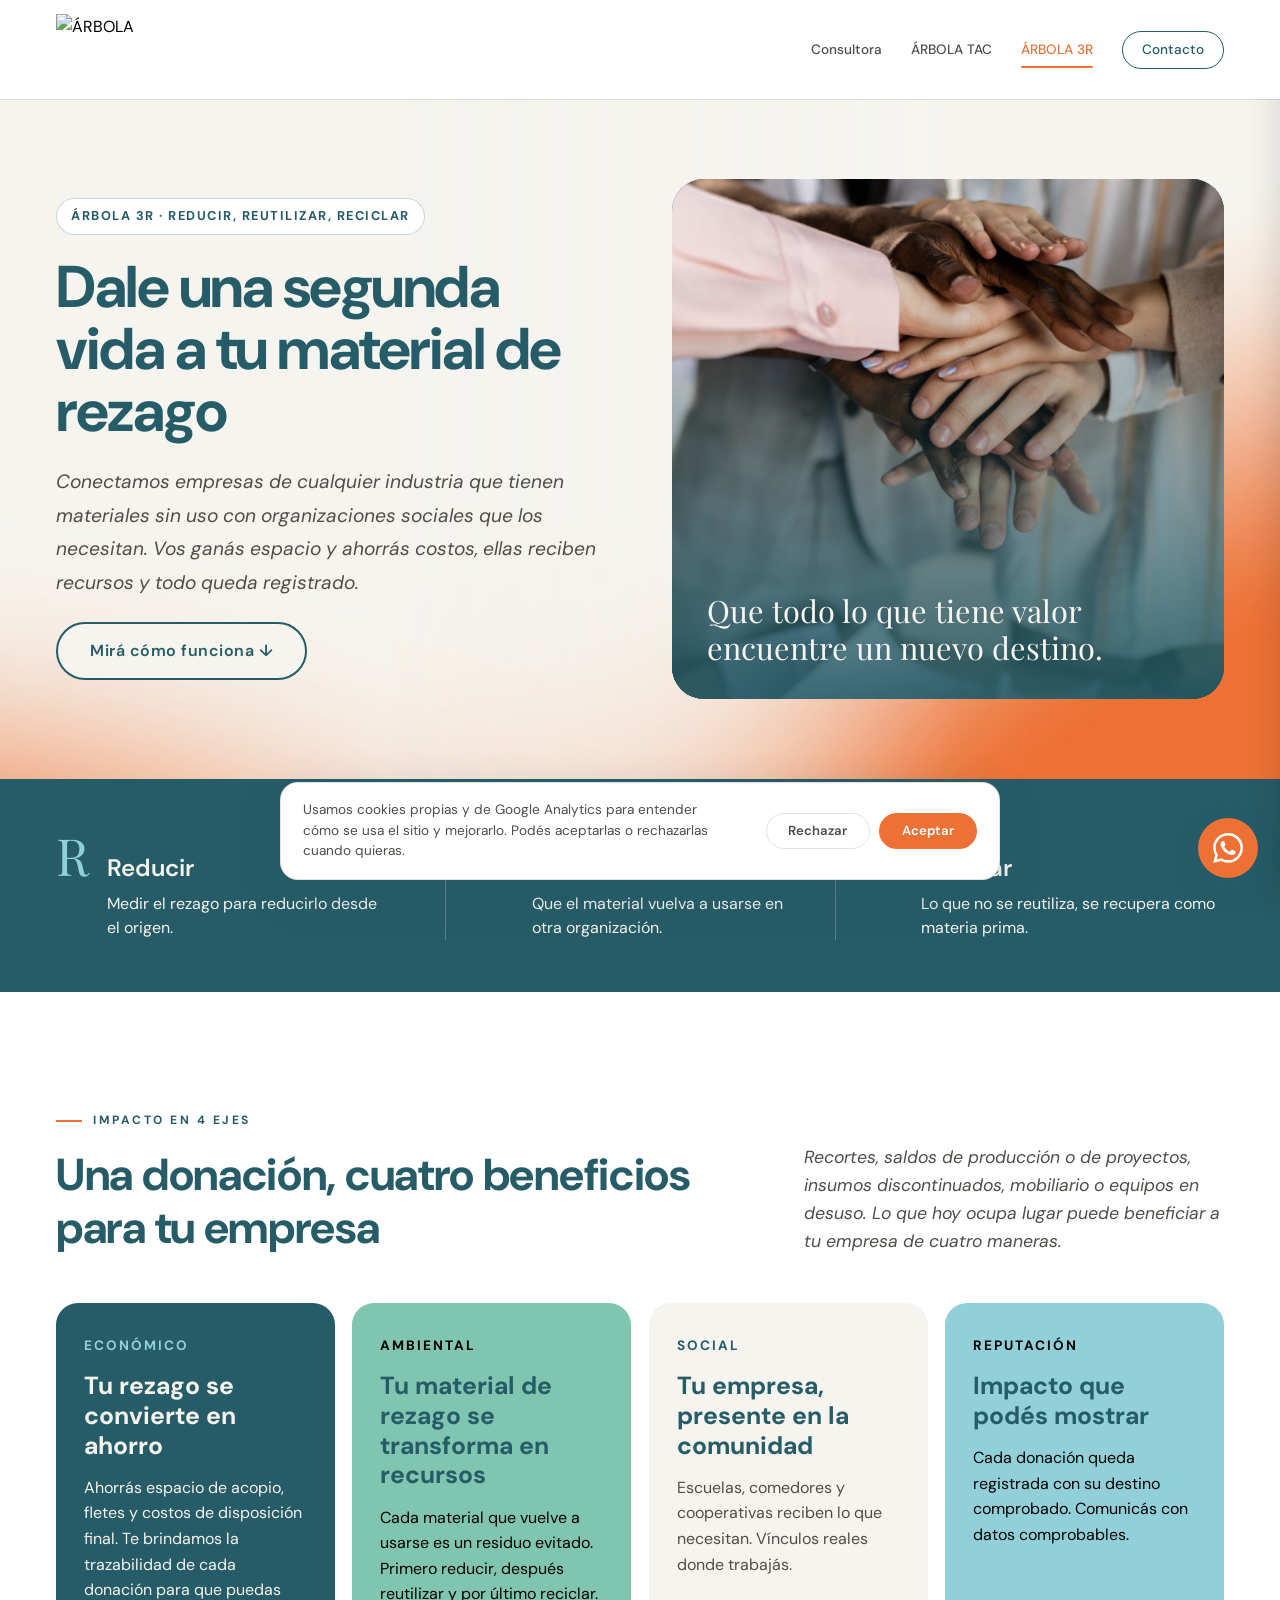
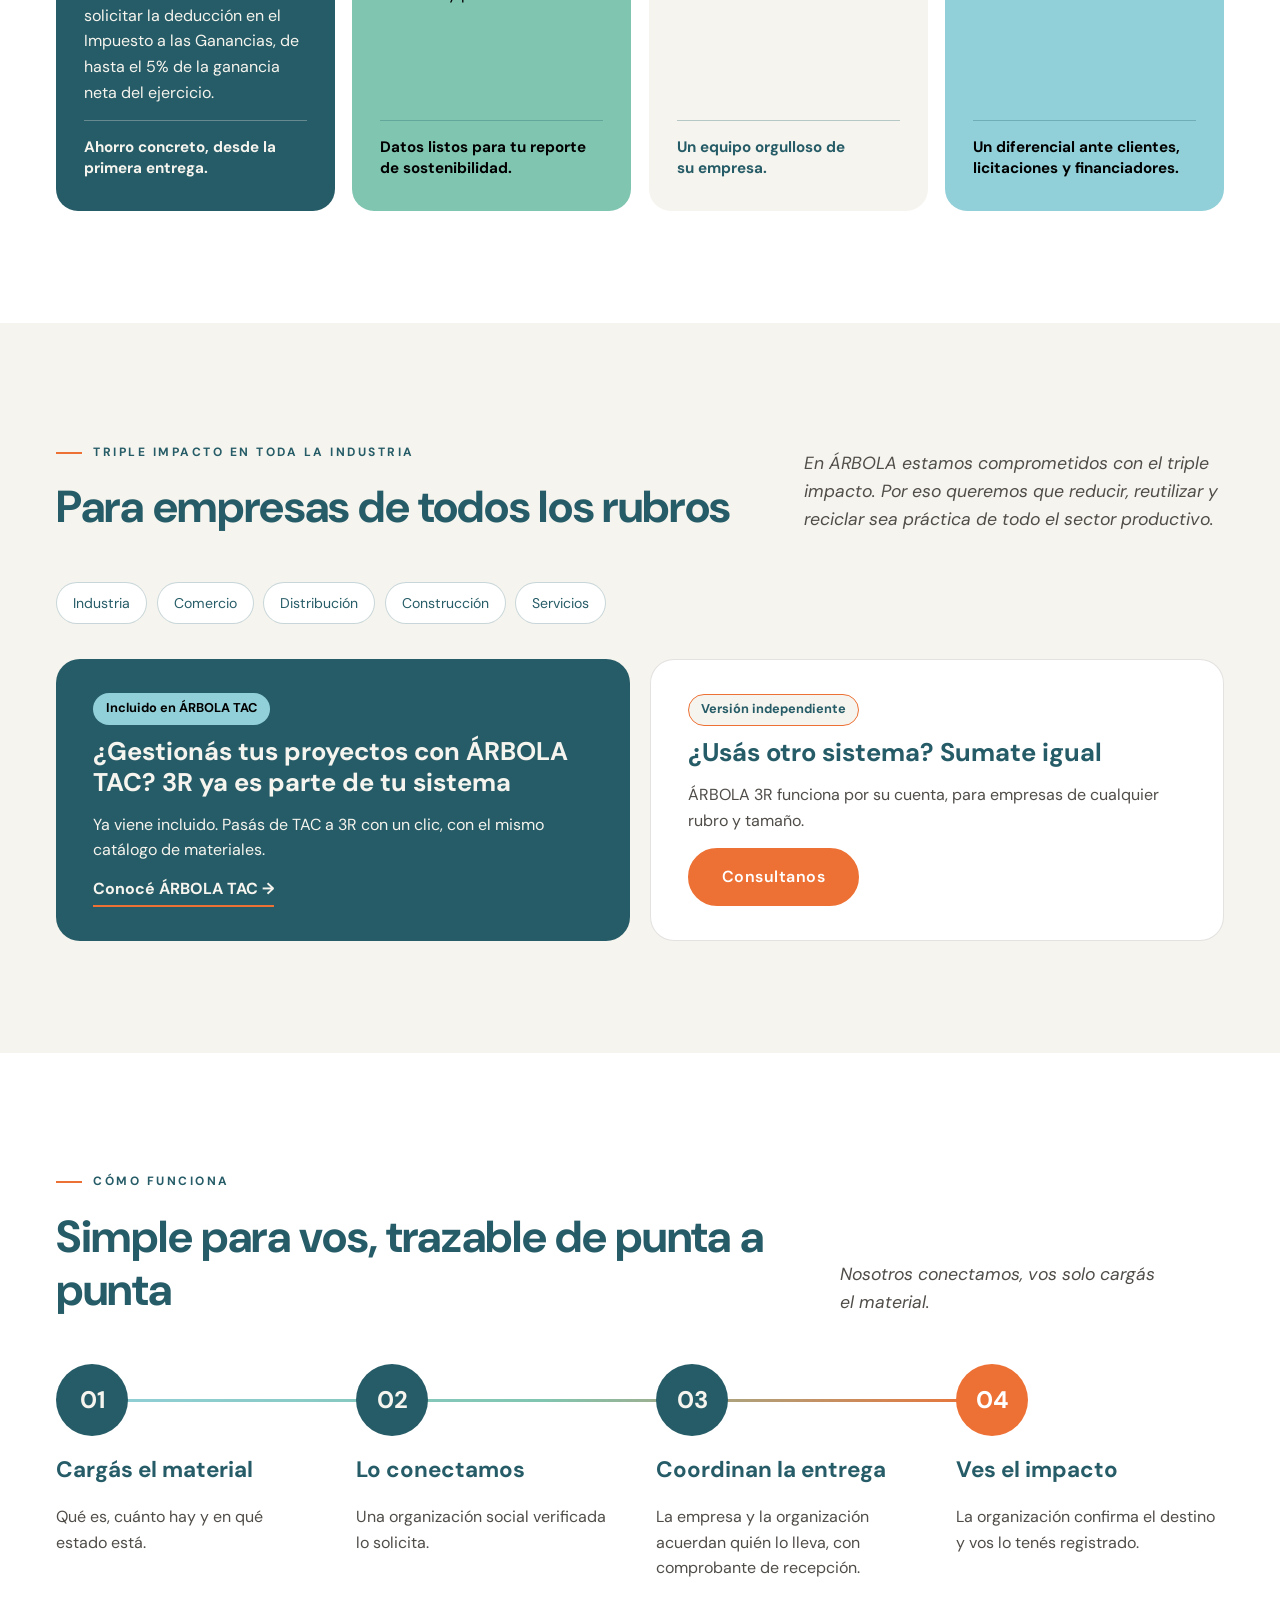
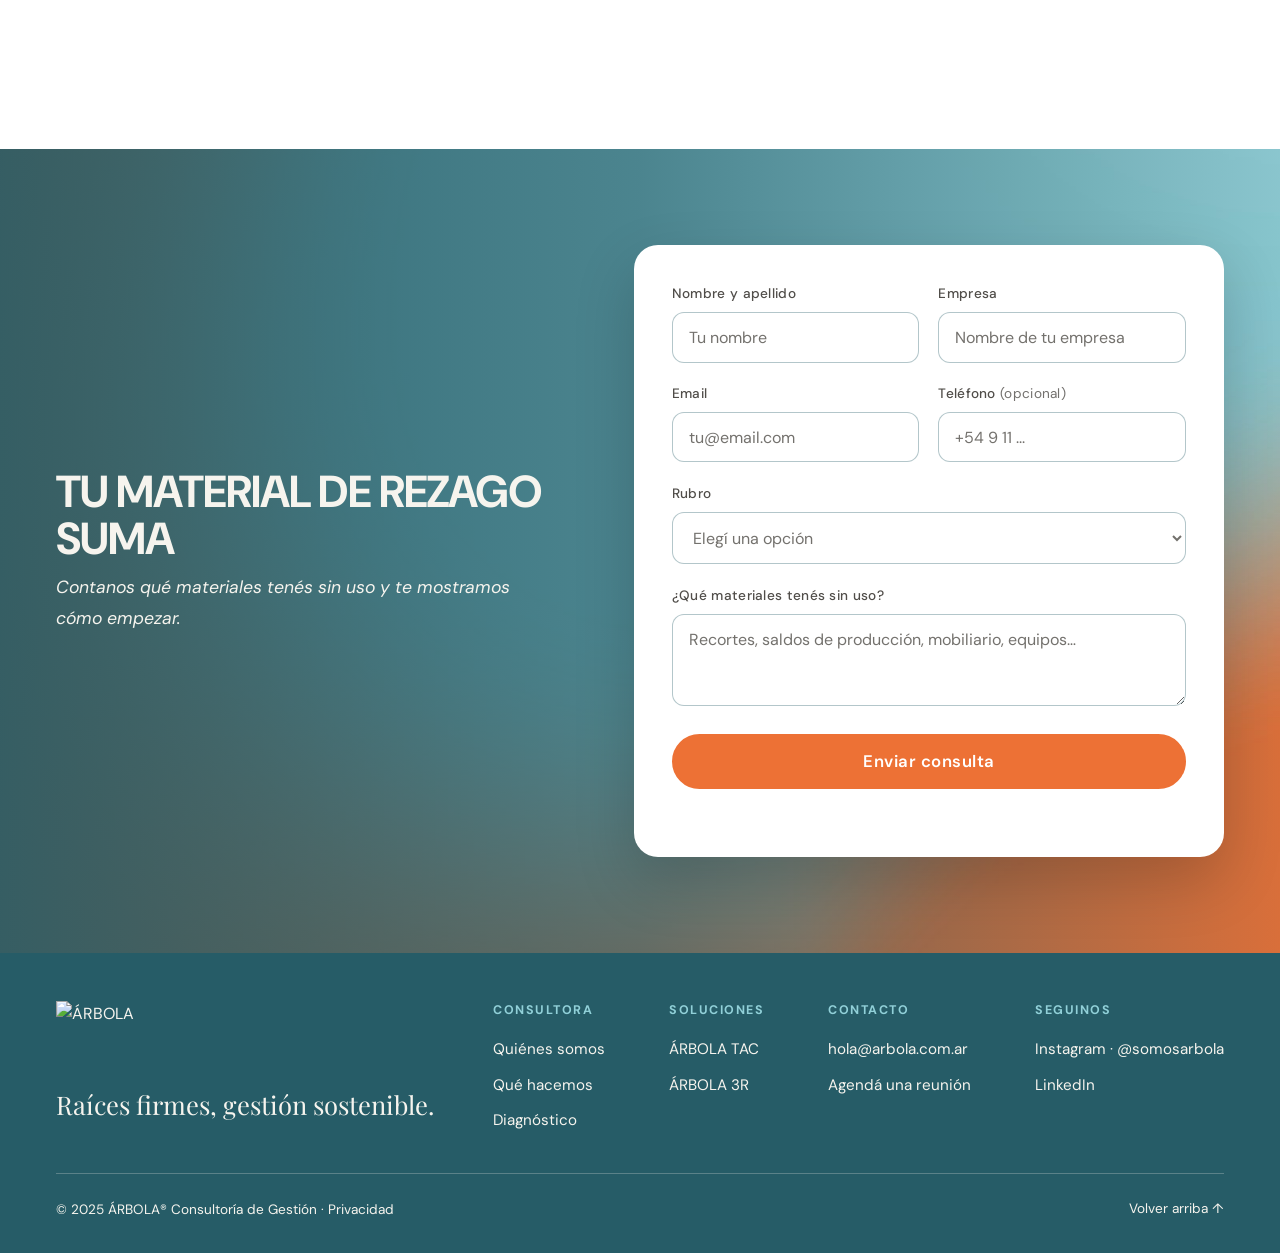
==== commit 207045e4: "style: Playfair Display Regular reemplaza a DM Serif Display en las frases destacadas Co-Authored-By" ====
--- a/3r/index.html
+++ b/3r/index.html
@@ -25,17 +25,17 @@
   </script>
 
   <title>ÁRBOLA 3R — Reducir, reutilizar, reciclar</title>
-  <meta name="description" content="ÁRBOLA 3R conecta empresas de todas las industrias que tienen material de rezago con empresas del tercer sector que lo necesitan." />
+  <meta name="description" content="ÁRBOLA 3R conecta empresas de cualquier industria que tienen material de rezago con organizaciones sociales que lo necesitan." />
   <link rel="icon" type="image/png" sizes="48x48" href="../img/favicon-48.png?v=2" />
   <link rel="icon" type="image/png" sizes="512x512" href="../img/favicon.png?v=2" />
   <link rel="apple-touch-icon" href="../img/apple-touch-icon.png?v=2" />
   <meta property="og:type" content="website" />
   <meta property="og:locale" content="es_AR" />
   <meta property="og:title" content="ÁRBOLA 3R — Dale una segunda vida a tu material de rezago" />
-  <meta property="og:description" content="Conectamos empresas de todas las industrias con empresas del tercer sector que necesitan sus materiales sin uso." />
+  <meta property="og:description" content="Conectamos empresas de cualquier industria con organizaciones sociales que necesitan sus materiales sin uso." />
   <link rel="canonical" href="https://arbola.com.ar/3r/" />
   <script type="application/ld+json">
-  {"@context":"https://schema.org","@type":"Service","name":"ÁRBOLA 3R","url":"https://arbola.com.ar/3r/","serviceType":"Reutilización de material de rezago","areaServed":"Argentina","description":"Conecta empresas de todas las industrias que tienen material de rezago con empresas del tercer sector que lo necesitan.","provider":{"@type":"ProfessionalService","name":"ÁRBOLA Consultoría de Gestión","url":"https://arbola.com.ar/"}}
+  {"@context":"https://schema.org","@type":"Service","name":"ÁRBOLA 3R","url":"https://arbola.com.ar/3r/","serviceType":"Reutilización de material de rezago","areaServed":"Argentina","description":"Conecta empresas de cualquier industria que tienen material de rezago con organizaciones sociales que lo necesitan.","provider":{"@type":"ProfessionalService","name":"ÁRBOLA Consultoría de Gestión","url":"https://arbola.com.ar/"}}
   </script>
   <meta property="og:url" content="https://arbola.com.ar/3r/" />
   <meta property="og:image" content="https://arbola.com.ar/img/og-3r.jpg" />
@@ -77,7 +77,7 @@
       <div class="r-hero-text">
         <span class="badge badge-crema">ÁRBOLA 3R · Reducir, reutilizar, reciclar</span>
         <h1>Dale una segunda vida a tu material de rezago</h1>
-        <p class="r-hero-sub">Conectamos empresas de todas las industrias que tienen materiales sin uso con empresas del tercer sector que los necesitan. Vos ganás espacio y ahorrás costos, ellas reciben recursos y todo queda registrado.</p>
+        <p class="r-hero-sub">Conectamos empresas de cualquier industria que tienen materiales sin uso con organizaciones sociales que los necesitan. Vos ganás espacio y ahorrás costos, ellas reciben recursos y todo queda registrado.</p>
         <a href="#como-funciona" class="btn btn-borde">Mirá cómo funciona ↓</a>
       </div>
       <figure class="r-hero-photo">
@@ -189,7 +189,7 @@
         <li class="diag-step">
           <span class="diag-n">02</span>
           <strong>Lo conectamos</strong>
-          <p>Una empresa del tercer sector verificada lo solicita.</p>
+          <p>Una organización social verificada lo solicita.</p>
         </li>
         <li class="diag-step">
           <span class="diag-n">03</span>
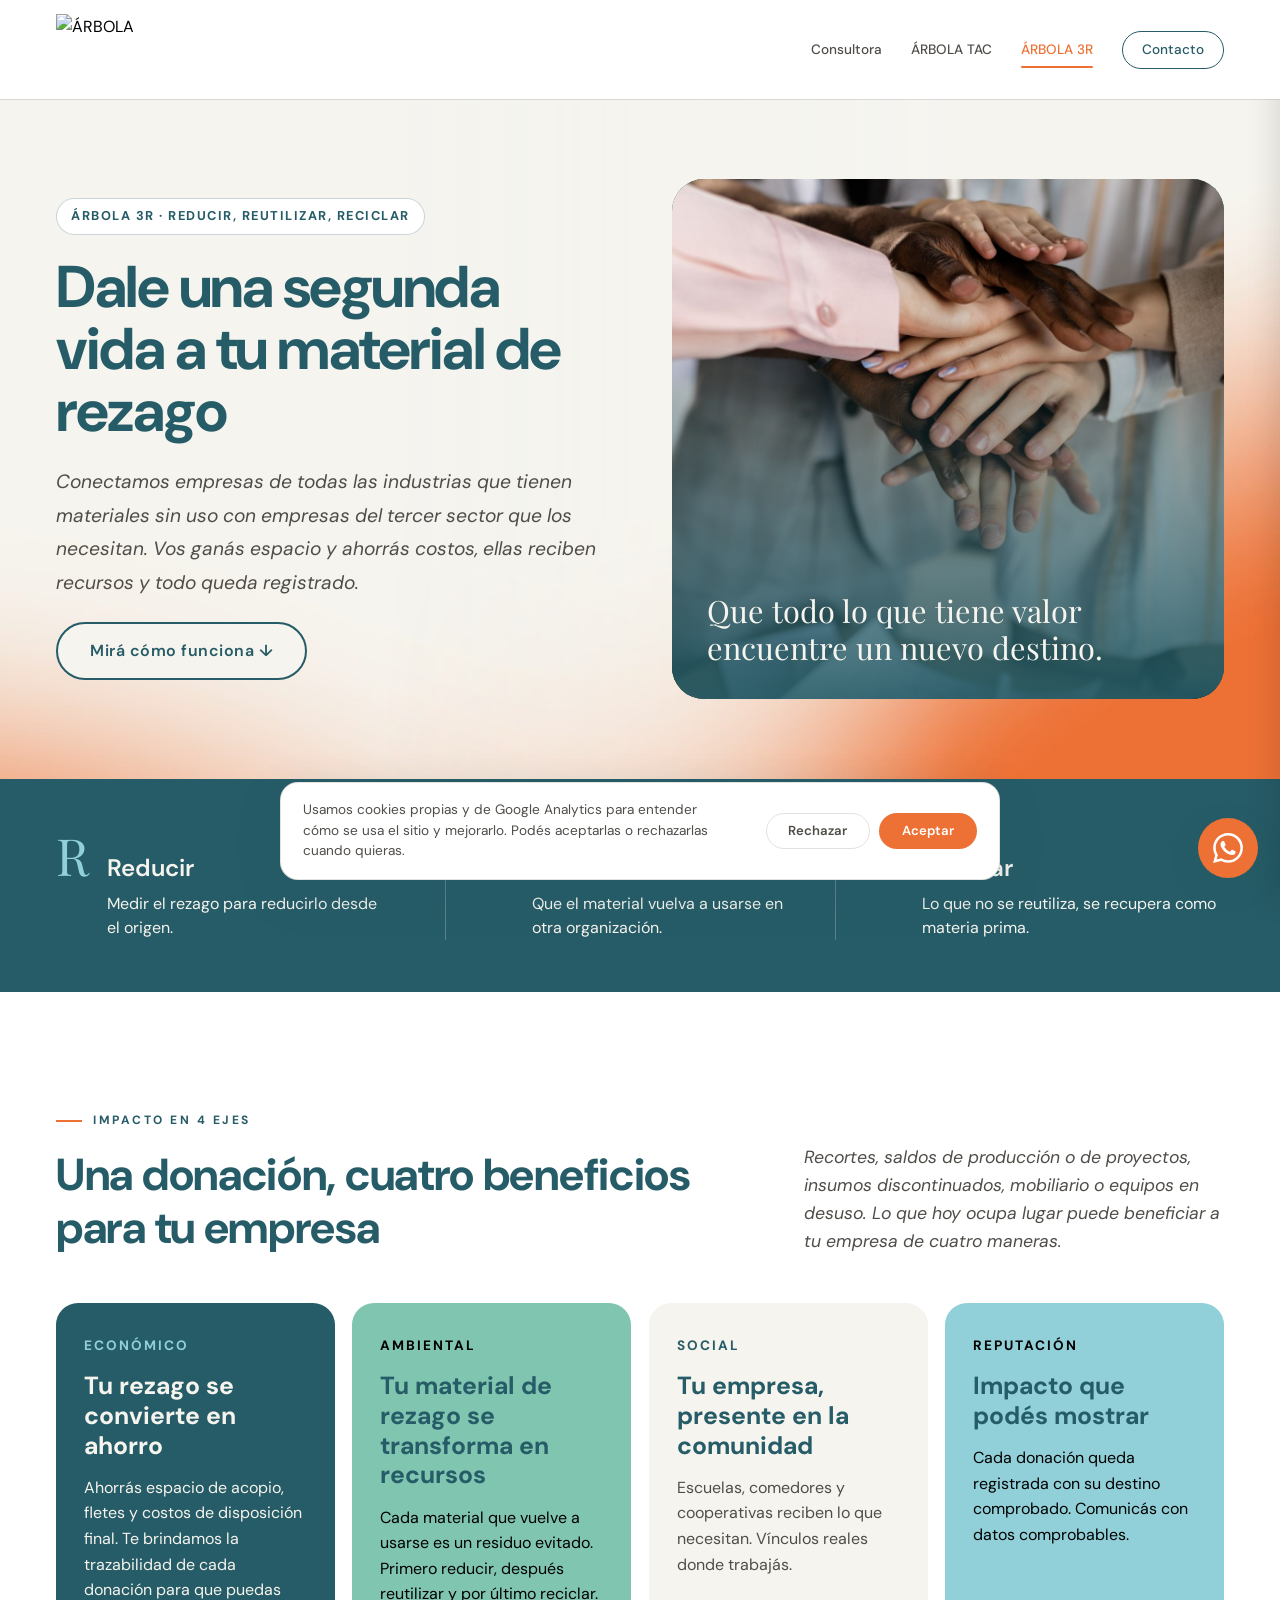
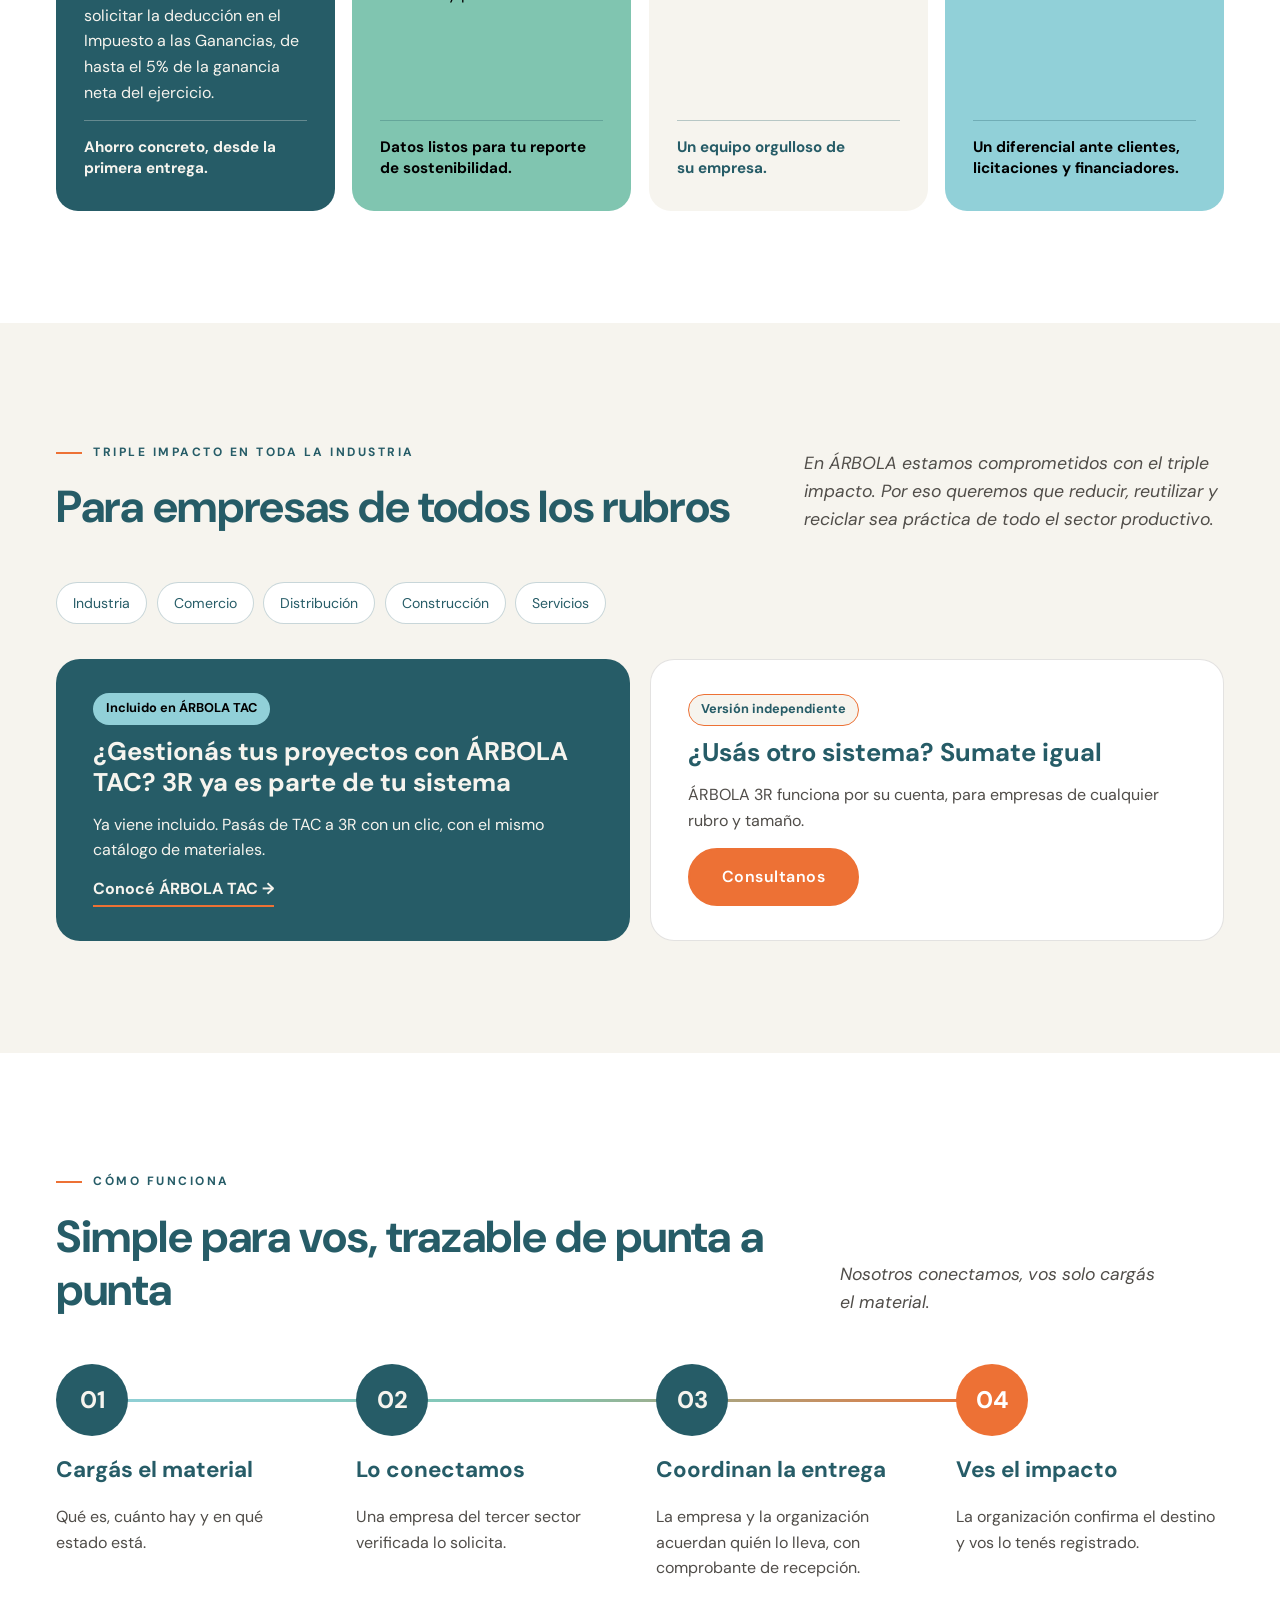
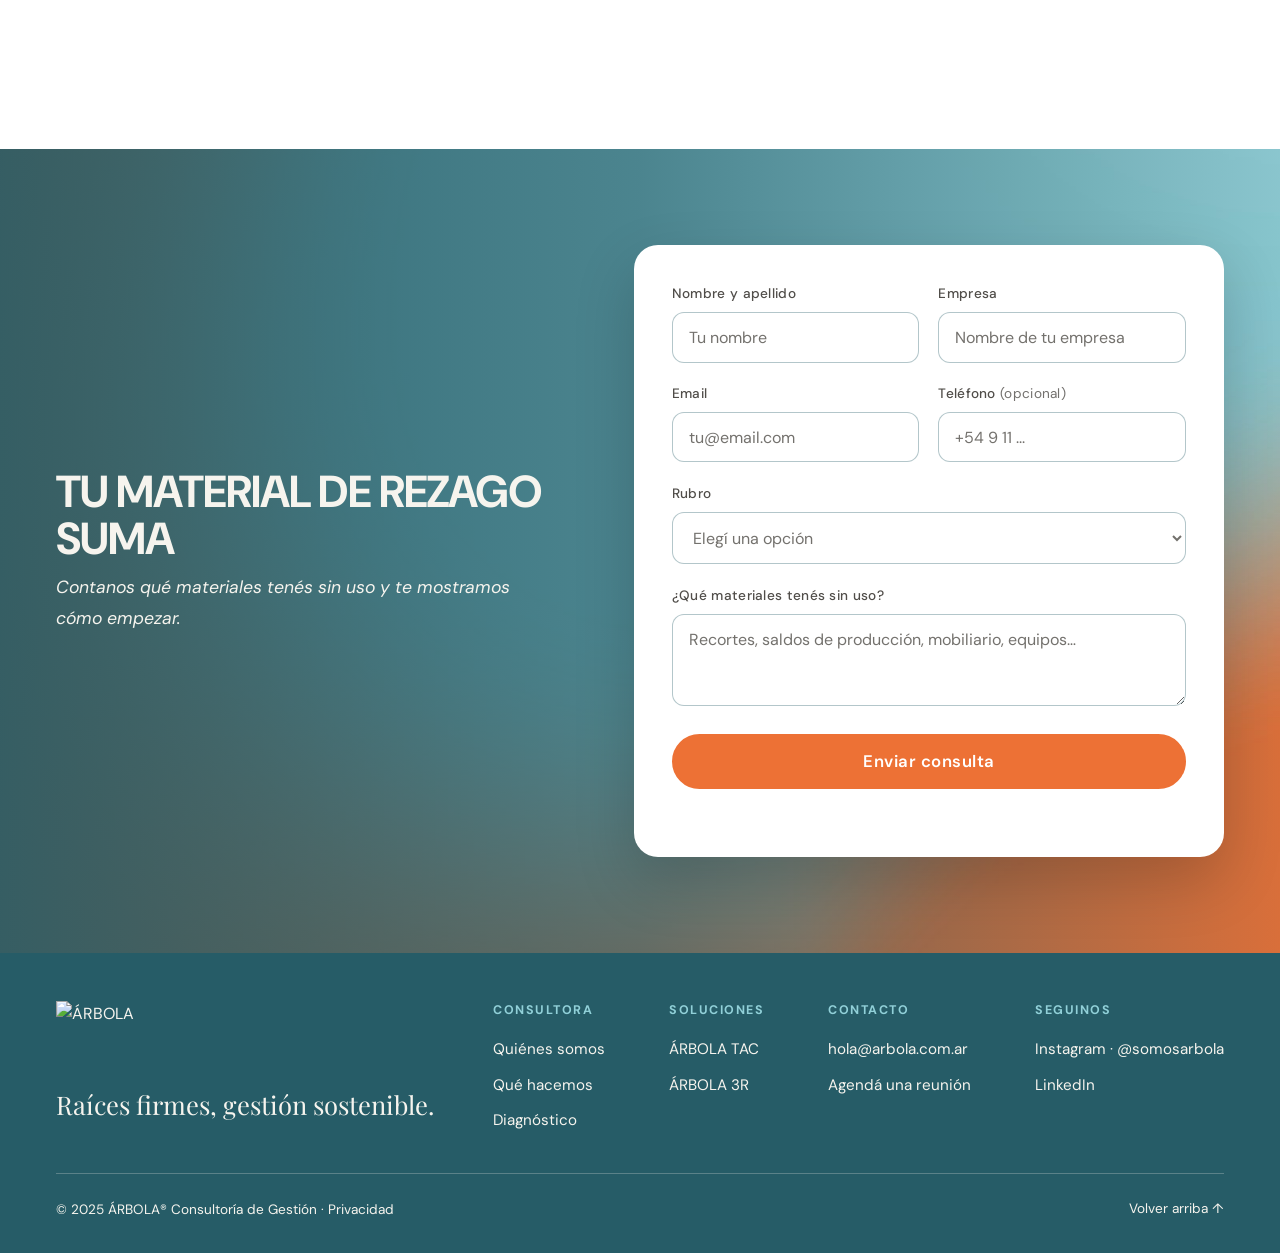
==== commit 7bd8a4fe: "Merge pull request #33 from arbola2025/style/playfair Playfair Display Regular en las frases destaca" ====
--- a/3r/index.html
+++ b/3r/index.html
@@ -25,17 +25,17 @@
   </script>
 
   <title>ÁRBOLA 3R — Reducir, reutilizar, reciclar</title>
-  <meta name="description" content="ÁRBOLA 3R conecta empresas de cualquier industria que tienen material de rezago con organizaciones sociales que lo necesitan." />
+  <meta name="description" content="ÁRBOLA 3R conecta empresas de todas las industrias que tienen material de rezago con empresas del tercer sector que lo necesitan." />
   <link rel="icon" type="image/png" sizes="48x48" href="../img/favicon-48.png?v=2" />
   <link rel="icon" type="image/png" sizes="512x512" href="../img/favicon.png?v=2" />
   <link rel="apple-touch-icon" href="../img/apple-touch-icon.png?v=2" />
   <meta property="og:type" content="website" />
   <meta property="og:locale" content="es_AR" />
   <meta property="og:title" content="ÁRBOLA 3R — Dale una segunda vida a tu material de rezago" />
-  <meta property="og:description" content="Conectamos empresas de cualquier industria con organizaciones sociales que necesitan sus materiales sin uso." />
+  <meta property="og:description" content="Conectamos empresas de todas las industrias con empresas del tercer sector que necesitan sus materiales sin uso." />
   <link rel="canonical" href="https://arbola.com.ar/3r/" />
   <script type="application/ld+json">
-  {"@context":"https://schema.org","@type":"Service","name":"ÁRBOLA 3R","url":"https://arbola.com.ar/3r/","serviceType":"Reutilización de material de rezago","areaServed":"Argentina","description":"Conecta empresas de cualquier industria que tienen material de rezago con organizaciones sociales que lo necesitan.","provider":{"@type":"ProfessionalService","name":"ÁRBOLA Consultoría de Gestión","url":"https://arbola.com.ar/"}}
+  {"@context":"https://schema.org","@type":"Service","name":"ÁRBOLA 3R","url":"https://arbola.com.ar/3r/","serviceType":"Reutilización de material de rezago","areaServed":"Argentina","description":"Conecta empresas de todas las industrias que tienen material de rezago con empresas del tercer sector que lo necesitan.","provider":{"@type":"ProfessionalService","name":"ÁRBOLA Consultoría de Gestión","url":"https://arbola.com.ar/"}}
   </script>
   <meta property="og:url" content="https://arbola.com.ar/3r/" />
   <meta property="og:image" content="https://arbola.com.ar/img/og-3r.jpg" />
@@ -77,7 +77,7 @@
       <div class="r-hero-text">
         <span class="badge badge-crema">ÁRBOLA 3R · Reducir, reutilizar, reciclar</span>
         <h1>Dale una segunda vida a tu material de rezago</h1>
-        <p class="r-hero-sub">Conectamos empresas de cualquier industria que tienen materiales sin uso con organizaciones sociales que los necesitan. Vos ganás espacio y ahorrás costos, ellas reciben recursos y todo queda registrado.</p>
+        <p class="r-hero-sub">Conectamos empresas de todas las industrias que tienen materiales sin uso con empresas del tercer sector que los necesitan. Vos ganás espacio y ahorrás costos, ellas reciben recursos y todo queda registrado.</p>
         <a href="#como-funciona" class="btn btn-borde">Mirá cómo funciona ↓</a>
       </div>
       <figure class="r-hero-photo">
@@ -189,7 +189,7 @@
         <li class="diag-step">
           <span class="diag-n">02</span>
           <strong>Lo conectamos</strong>
-          <p>Una organización social verificada lo solicita.</p>
+          <p>Una empresa del tercer sector verificada lo solicita.</p>
         </li>
         <li class="diag-step">
           <span class="diag-n">03</span>
